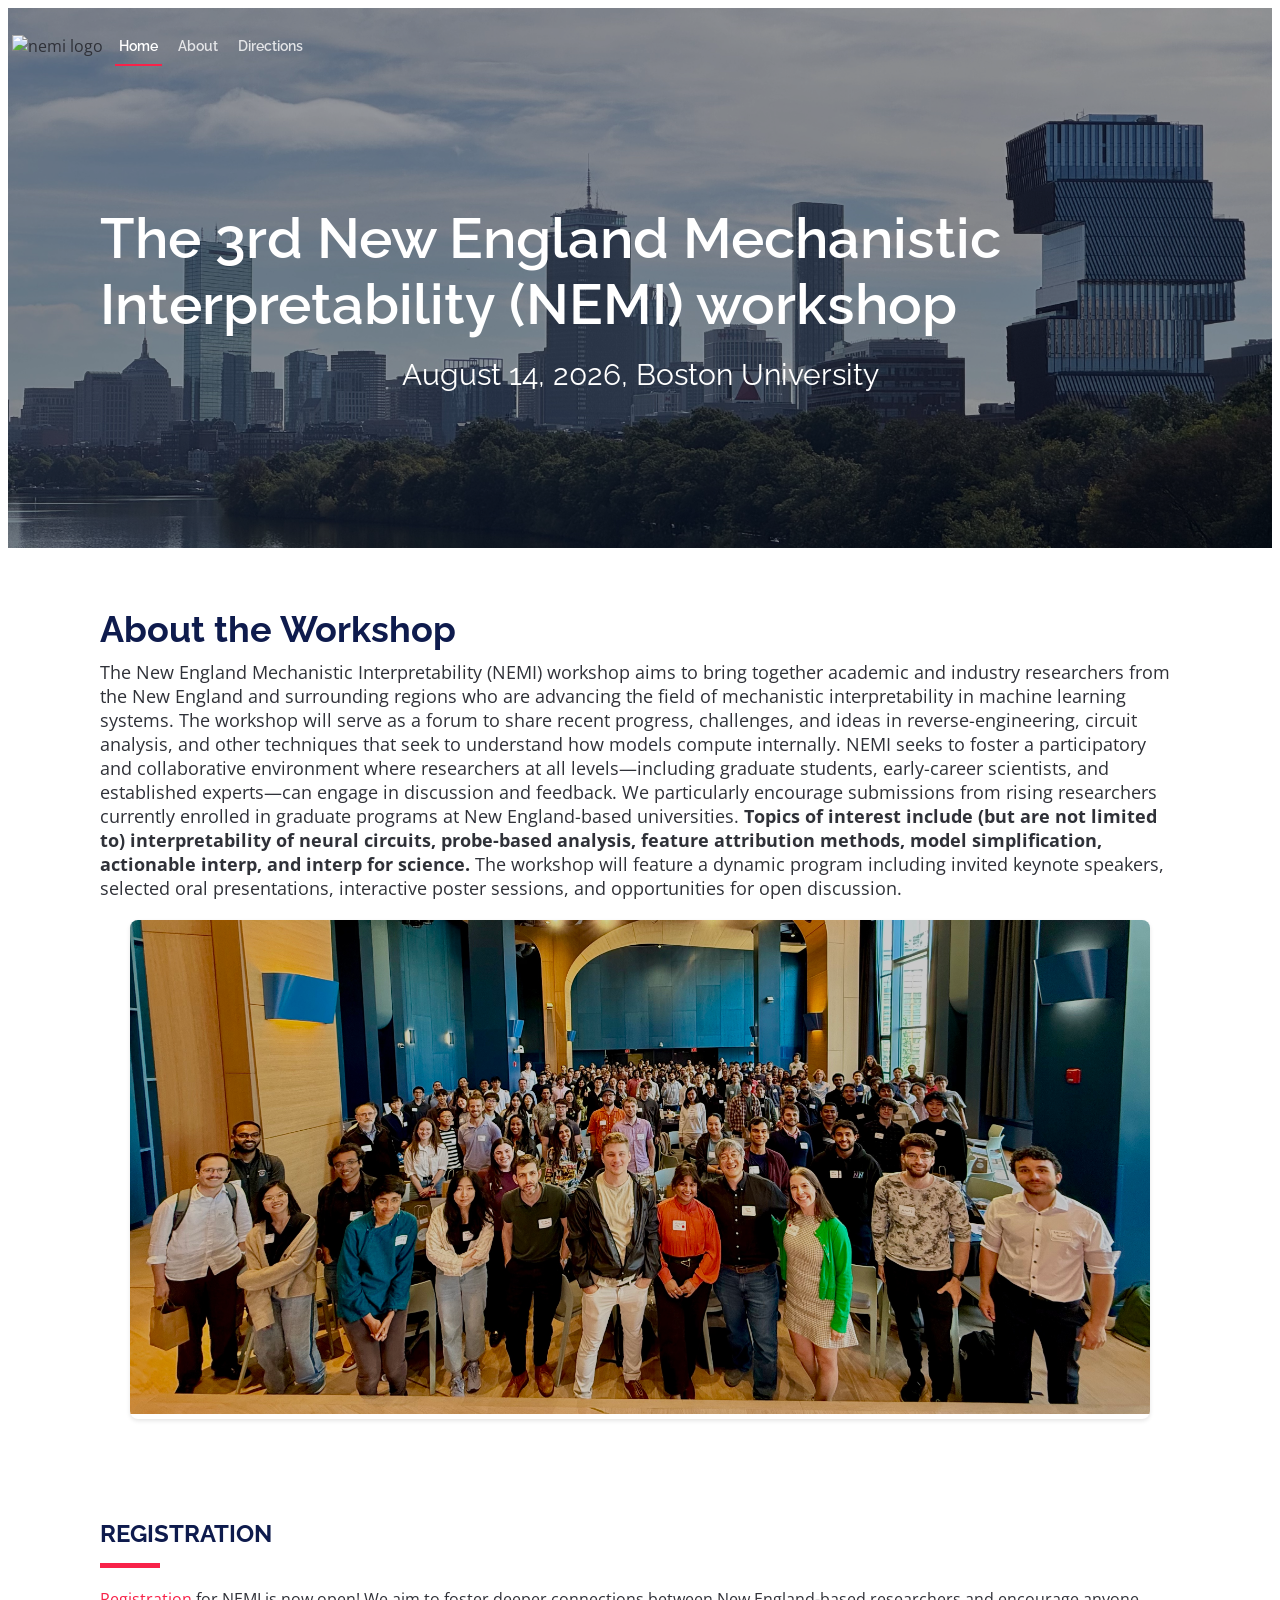
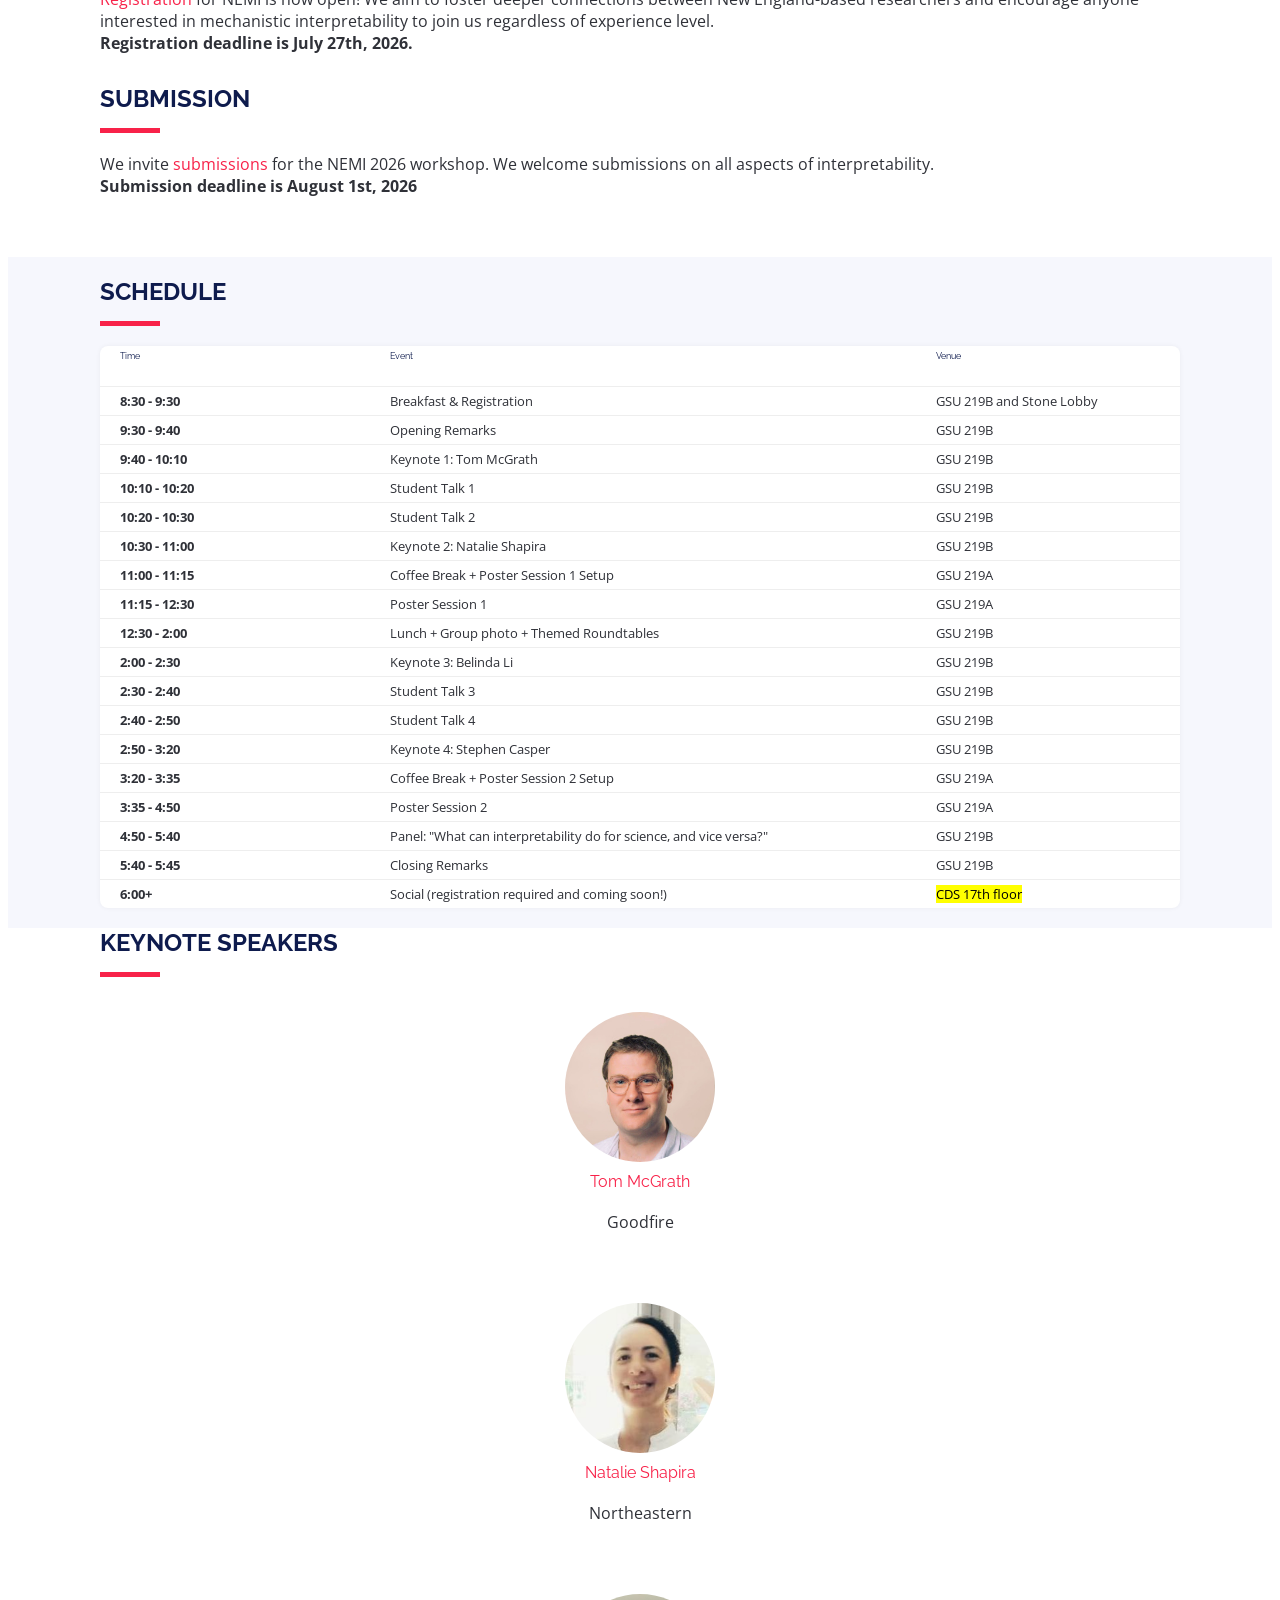
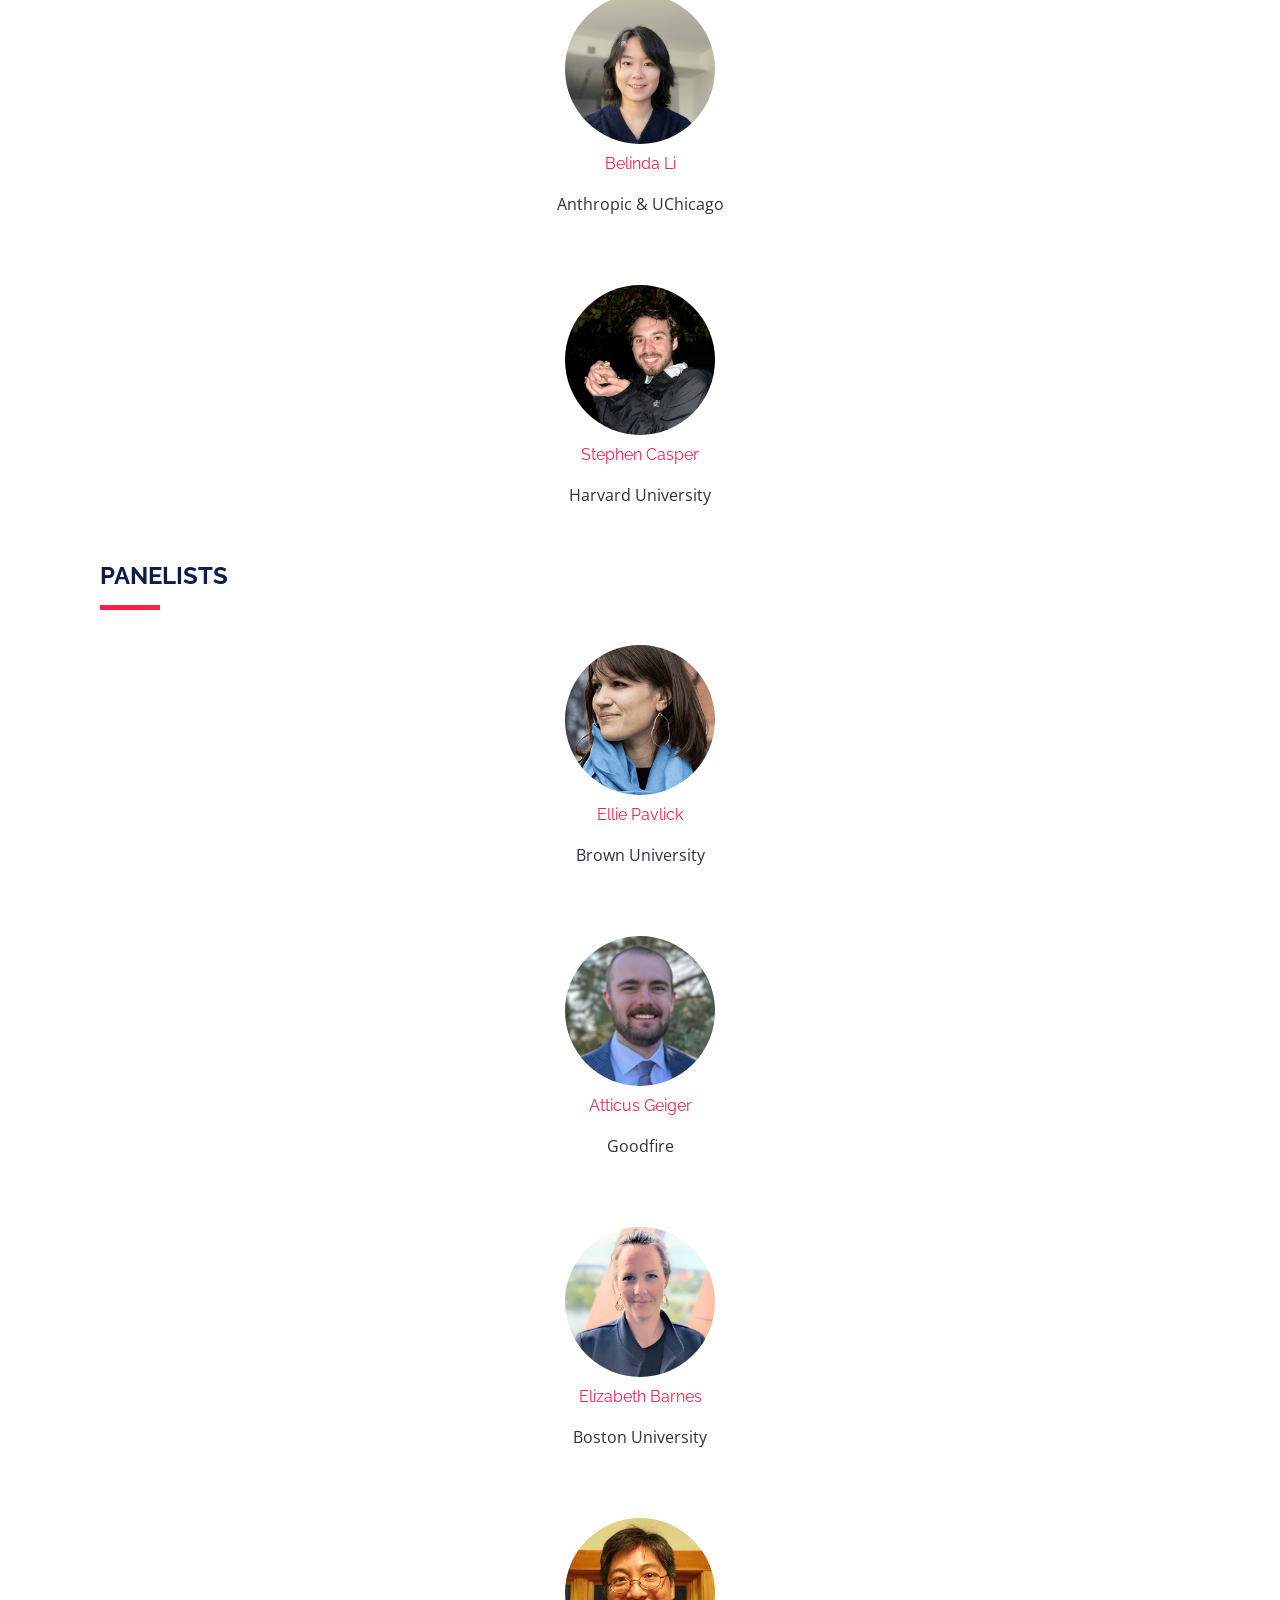
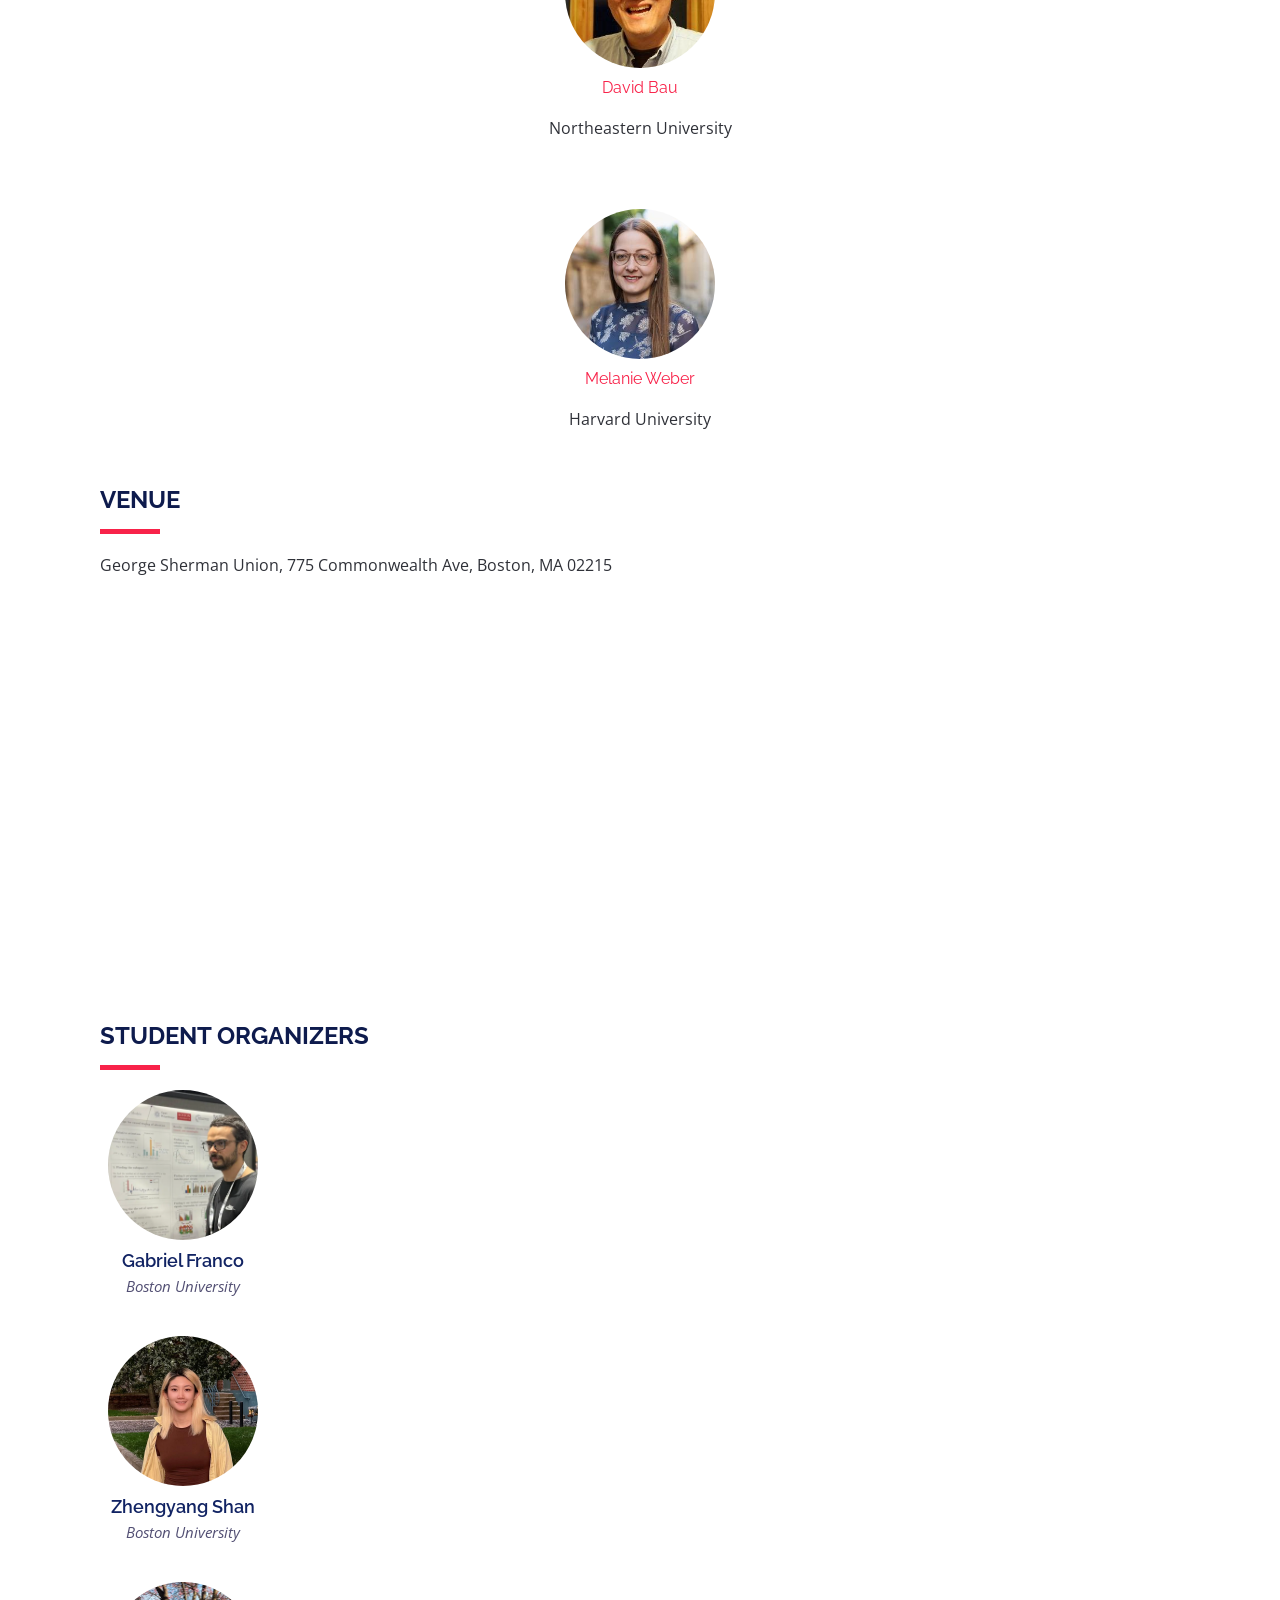
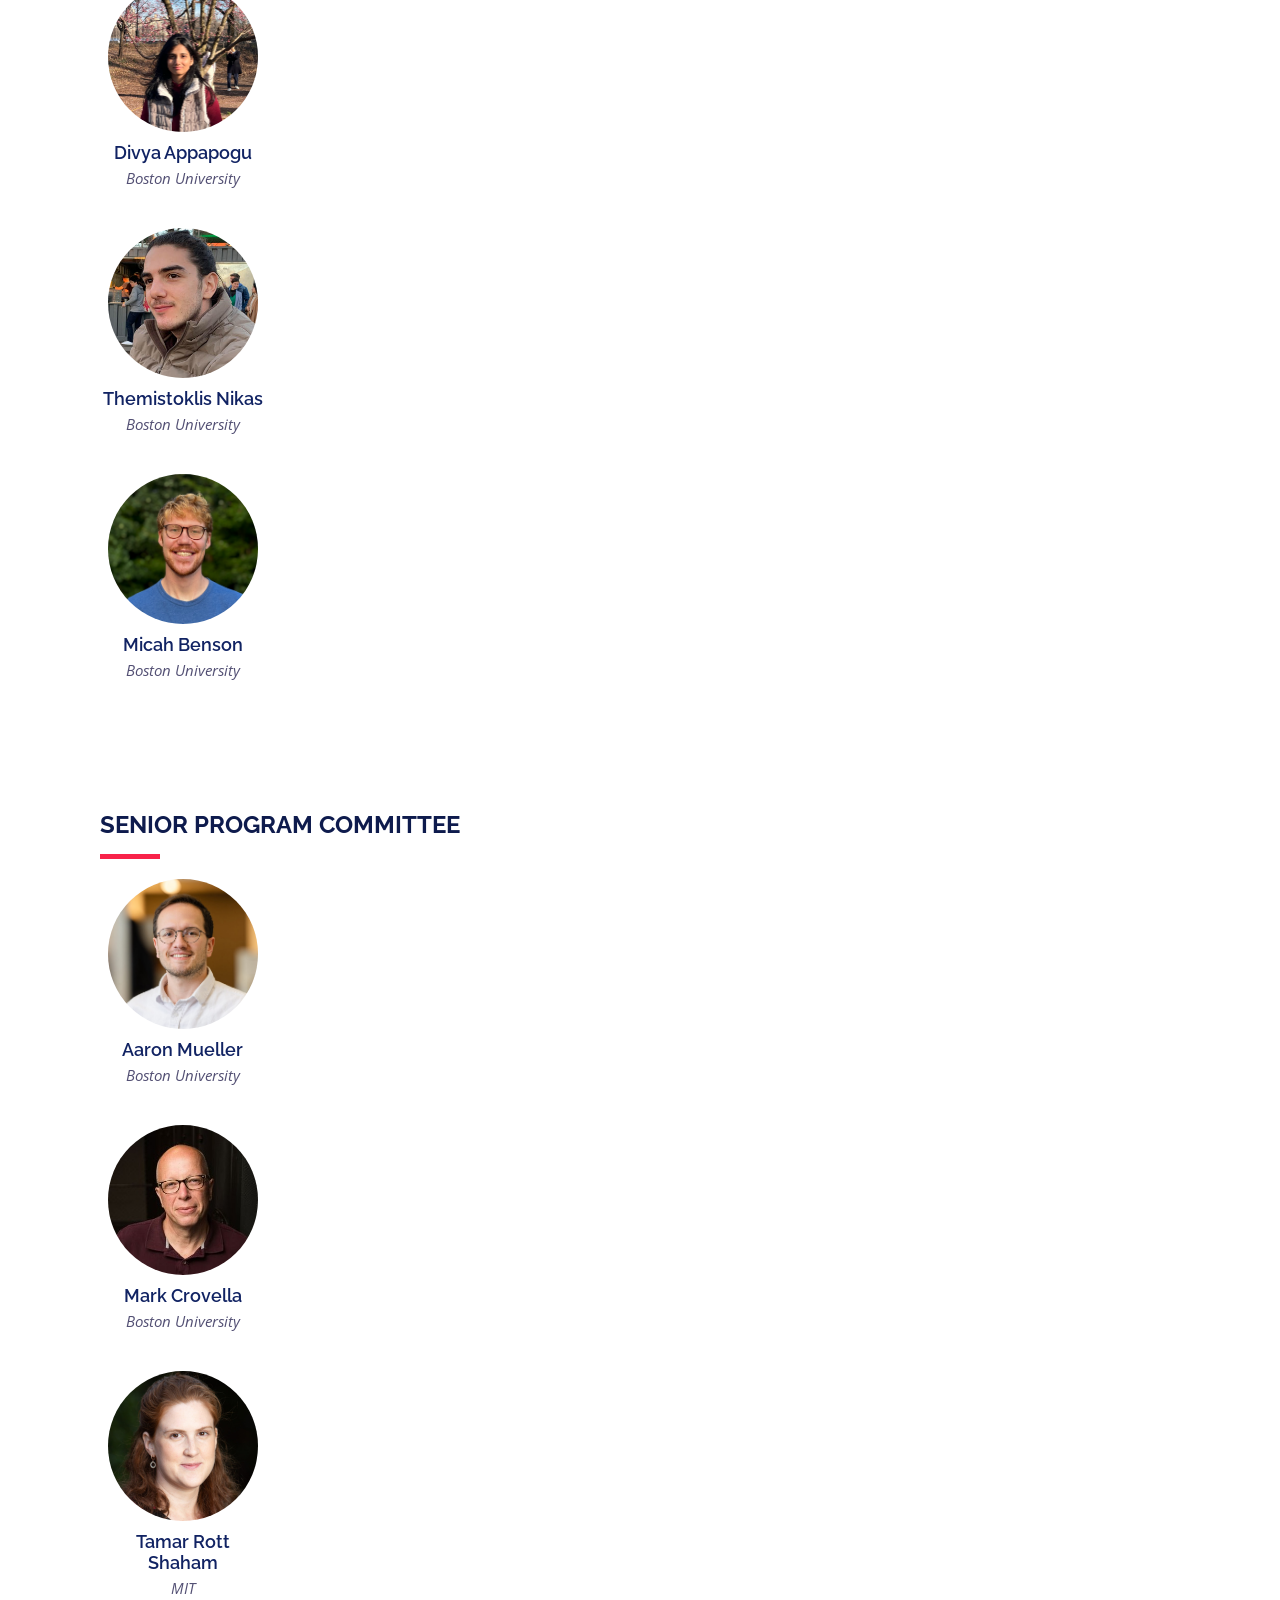
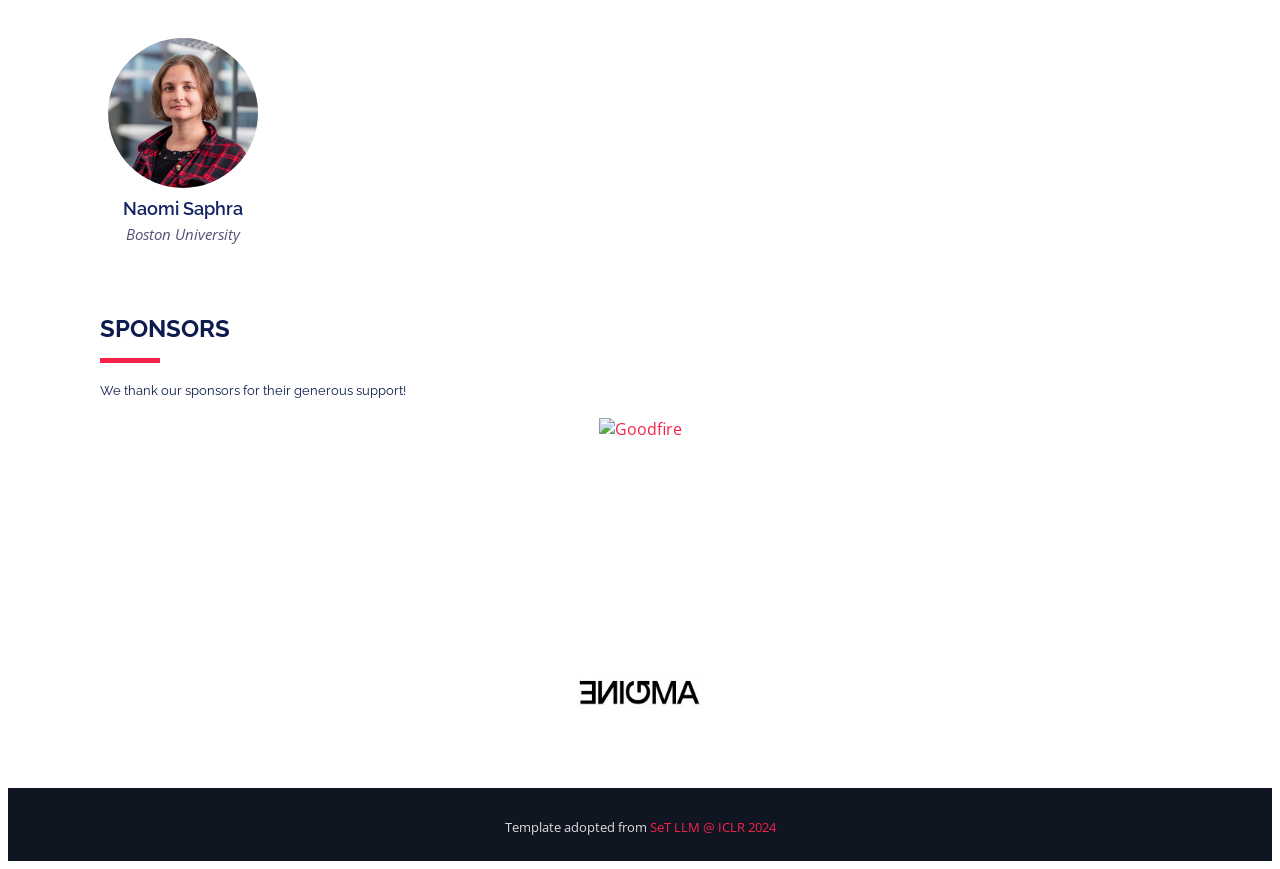
==== index.html @ b3b49ed9 "edits" ====
<!DOCTYPE html>
<html lang="en">

<head>
  <meta charset="utf-8">
  <meta content="width=device-width, initial-scale=1.0" name="viewport">

  <title>The 3rd New England Mechanistic Interpretability (NEMI) Workshop</title>
  <meta content="" name="description">
  <meta content="" name="keywords">

  <!-- Favicons -->
  <link href="assets/img/favicon.png" rel="icon">
  <link href="assets/img/apple-touch-icon.png" rel="apple-touch-icon">

  <!-- Google Fonts -->
  <link href="https://fonts.googleapis.com/css?family=Open+Sans:300,300i,400,400i,700,700i|Raleway:300,400,500,700,800"
    rel="stylesheet">

  <!-- Vendor CSS Files (Only the essential ones) -->
  <link href="assets/vendor/bootstrap/css/bootstrap.min.css" rel="stylesheet">
  <link href="assets/vendor/bootstrap-icons/bootstrap-icons.css" rel="stylesheet">

  <!-- Template Main CSS File -->
  <link href="assets/css/style.css" rel="stylesheet">

  <!-- Modal styles -->
  <style>
    .modal {
      display: none;
      position: fixed;
      z-index: 1000;
      left: 0;
      top: 0;
      width: 100%;
      height: 100%;
      overflow: auto;
      background-color: rgba(0,0,0,0.7);
    }

    .modal-content {
      background-color: #fefefe;
      margin: 5% auto;
      padding: 20px;
      border: 1px solid #888;
      width: 80%;
      max-width: 800px;
      border-radius: 5px;
      position: relative;
    }

    .close-modal {
      color: #aaa;
      float: right;
      font-size: 28px;
      font-weight: bold;
      cursor: pointer;
    }

    .close-modal:hover,
    .close-modal:focus {
      color: black;
      text-decoration: none;
      cursor: pointer;
    }

    .modal-body {
      display: flex;
      flex-direction: column;
      gap: 20px;
    }

    .modal-header {
      display: flex;
      align-items: center;
      gap: 20px;
      margin-bottom: 20px;
    }

    .modal-header img {
      width: 120px;
      height: 120px;
      object-fit: cover;
      border-radius: 50%;
    }

    .modal-header-info h3 {
      margin: 0;
    }

    .modal-header-info p {
      margin: 5px 0;
      color: #666;
    }

    .modal-section {
      margin-bottom: 15px;
    }

    .modal-section h4 {
      margin-bottom: 10px;
      color: #333;
    }

    .speaker-link {
      cursor: pointer;
      color: #007bff;
      text-decoration: underline;
    }

    .speaker-link:hover {
      color: #0056b3;
    }

    .talk-title.speaker-link {
      cursor: pointer;
      color: #007bff;
      text-decoration: none;
      transition: color 0.3s ease;
    }

    .talk-title.speaker-link:hover {
      color: #0056b3;
      text-decoration: underline;
    }
  </style>
</head>

<body>

  <!-- ======= Header ======= -->
  <header id="header" class="d-flex align-items-center ">
    <div class="container-fluid container-xxl d-flex align-items-center">
      <div id="logo" class="me-auto">
        <a href="index.html" class="scrollto"><img src="assets/img/logo.png" alt="" title=""></a>
      </div>
      <nav id="navbar" class="navbar order-last order-lg-0">
        <ul>
          <li><img src="./images/nemi_logo.png" alt="nemi logo" style="height: 40px;"></li>
          <li><a class="nav-link scrollto active" href="#hero">Home</a></li>
          <li><a class="nav-link scrollto" href="#about">About</a></li>
          <!-- <li><a class="nav-link scrollto" href="accepted_work.html">Accepted Work</a></li> -->
          <!-- <li><a class="nav-link scrollto" href="#cfp">Call for Papers</a></li> -->
          <!-- <li><a class="nav-link scrollto" href="#keynotes">Keynote Speakers</a></li> -->
          <li><a class="nav-link scrollto" href="#directions">Directions</a></li>
        </ul>
        <i class="bi bi-list mobile-nav-toggle"></i>
      </nav>
    </div>
  </header><!-- End Header -->

  <!-- ======= Hero Section ======= -->
  <section id="hero">
    <div class="hero-container" data-aos="zoom-in" data-aos-delay="100">
      <h1 class="mb-4 pb-0" style="text-transform: none; text-align: left;">
        The 3rd New England Mechanistic Interpretability (NEMI) workshop
      </h1>
      <h2 style="color: #fff; text-align: left; font-size: 30px;">
        August 14, 2026, Boston University
      </h2>
      <!--    <div class="social-links" style="margin-top: 25px;">-->
      <!--      <a href="https://x.com/HanSineng/status/" target="_blank" rel="noopener noreferrer" style="margin-right: 15px; text-decoration: none; color: #1DA1F2;">-->
      <!--        Twitter-->
      <!--      </a>-->
    </div>
    </div>
  </section>

  <!-- End Hero Section -->

  <main id="main">

    <!-- ======= About Section ======= -->
    <section id="about">
      <div class="container position-relative" data-aos="fade-up">
        <div class="row">
          <div class="col-lg-12">
            <h2>About the Workshop</h2>
            <p style="font-size: 18px;">The New England Mechanistic Interpretability (NEMI) workshop aims to bring together academic and industry researchers from the New England and surrounding regions who are advancing the field of mechanistic interpretability in machine learning systems. The workshop will serve as a forum to share recent progress, challenges, and ideas in reverse-engineering, circuit analysis, and other techniques that seek to understand how models compute internally.

            NEMI seeks to foster a participatory and collaborative environment where researchers at all levels—including graduate students, early-career scientists, and established experts—can engage in discussion and feedback. We particularly encourage submissions from rising researchers currently enrolled in graduate programs at New England-based universities.

            <strong>Topics of interest include (but are not limited to) interpretability of neural circuits, probe-based analysis, feature attribution methods, model simplification, actionable interp, and interp for science.</strong> The workshop will feature a dynamic program including invited keynote speakers, selected oral presentations, interactive poster sessions, and opportunities for open discussion.
            </p>
          </div>
        </div>
        <!-- <a href="accepted_work.html"><h3><u>Accepted Work and Awards Announced! 🎉</u></h3></a> -->
        <div class="container" data-aos="fade-up">
          <!-- <div class="section-header">
            <h2>Directions</h2>
          </div> -->
          <!-- <h4>Venues</h4> -->
          <!-- <br>  -->
          <!-- <div class="maps-row">
            <div class="map-container">
              <p>Main Stage: <a href="https://maps.app.goo.gl/rrm41fCWWEaAw8A18">53 Wall St Auditorium</a> (first door on the left upon entrance)</p>
            </div>
            <div class="map-container">
              <p>Poster Session: <a href="https://maps.app.goo.gl/xj1RvozC4TrsBdao7">Yale 17 Hillhouse Avenue (HLH17)</a>, Room 101 and Room 115</p>
            </div>
          </div> -->
          
          <!-- Event Photos Section -->
          <!-- <div class="section-header">
            <h3>Event Photos</h3>
          </div> -->
          <!-- <div class="event-photos"> -->
            <!-- <div class="photo-grid"> -->
              <!-- Add your photos here -->
              <!-- Example structure (uncomment and replace src with actual image paths): -->
              <div class="photo-item">
                <img src="images/nemi-2025-photo.jpeg" alt="2025 NEMI Photo">
              </div>
            <!-- </div> -->
          <!-- </div> -->

          <style>
            .event-photos {
              margin: 30px 0;
            }
            .photo-grid {
              display: grid;
              grid-template-columns: repeat(auto-fill, minmax(250px, 1fr));
              gap: 20px;
              padding: 20px 0;
            }
            .photo-item {
              width: 100%;
              /* aspect-ratio: 4/3; */
              overflow: hidden;
              border-radius: 8px;
              box-shadow: 0 2px 4px rgba(0,0,0,0.1);
            }
            .photo-item img {
              width: 100%;
              height: 100%;
              object-fit: cover;
              transition: transform 0.3s ease;
            }
            .photo-item img:hover {
              transform: scale(1.05);
            }
            @media (max-width: 768px) {
              .photo-grid {
                grid-template-columns: repeat(auto-fill, minmax(200px, 1fr));
                gap: 15px;
              }
            }
          </style>
        </div>
      </div>
    </section>

    <!-- ======= Schedule Section ======= -->
    <!-- <section id="schedule">
      <div class="container" data-aos="fade-up">
        <div class="section-header">
          <h2>Livestream</h2>
        </div>
       <div style="position: relative; padding-bottom: 56.25%; height: 0; overflow: hidden;">
        <iframe 
            src="https://www.youtube.com/embed/q8Su4C2aTlU?autoplay=1&mute=1" 
            style="position: absolute; top: 0; left: 0; width: 100%; height: 100%;" 
            allow="accelerometer; autoplay; clipboard-write; encrypted-media; gyroscope; picture-in-picture" 
            allowfullscreen>
        </iframe>
      </div>
      </div>
    </section>  
       -->

    <section id="cfp">

      <div class="container" data-aos="fade-up">
        <div class="section-header">
          <h2>Registration</h2>
        </div>
        <p>
          <a href="https://docs.google.com/forms/d/e/1FAIpQLSc1iLhszWCHlD-jM9j1W9yF2h0FYHYYdK6u8npyadr6vWb8aA/viewform">Registration</a> for NEMI is now open! We aim to foster deeper connections between New England-based researchers and encourage anyone interested in mechanistic interpretability to join us regardless of experience level.<br><strong>Registration deadline is July 27th, 2026.</strong>
        </p>
        <div class="section-header">
          <h2>Submission</h2>
        </div>
        <p>
          We invite <a href="https://docs.google.com/forms/d/e/1FAIpQLSdTUkvpxk77RTq9pSi3xmSFOdB9n_OnJ8ABsWMxoKFOuAyVhA/viewform">submissions</a> for the NEMI 2026 workshop. We welcome submissions on all aspects of interpretability.<br><strong>Submission deadline is August 1st, 2026</strong>
        </p>
        <!-- <div class="section-header">
          <h2>Dates</h2>
        </div> -->
        <!-- <ul class="fa-ul">
          <li><span class="fa-li"><i class="fa fa-check"></i></span><b><a href="https://docs.google.com/forms/d/e/1FAIpQLSdJmISMQoOQWYTyaMYG-Te7_lieta203BQEqXa6N_PqYiv15A/viewform?usp=header">Registration</a> deadline</b>: August 4, 2025, (AOE)
          </li>
          <li><span class="fa-li"><i class="fa fa-check"></i></span><b><a href="https://docs.google.com/forms/d/e/1FAIpQLScgZGP4mXNBNbT38RpStqOPmwitbKnAOS4DwAfNHHjb50I8oA/viewform?usp=header">Submission</a> deadline</b>: August 9, 2025, (AOE)
          </li>
          <li><span class="fa-li"><i class="fa fa-check"></i></span><b>Notification</b>: August 12, 2025, (AOE)</li>
          <li><span class="fa-li"><i class="fa fa-check"></i></span><b>Event Date</b>: August 22, 2025</li>
        </ul> -->
        <!--          Deadlines are strict and will not be extended under any circumstances. All deadlines follow the <a href="https://time.is/Anywhere_on_Earth">Anywhere on Earth (AoE)</a> timezone.-->
        <!--          <br>-->
        <!-- <br> -->
        <!-- <div class="section-header">
          <h2>Topics</h2>
        </div>
        <p>We welcome contributions across a broad spectrum of topics, including but not limited to:</p>

        <div class="topic-list">
          <ul>
            <li>
              <span>LLM Training Methods</span>
              <ul>
                <li>Pretraining</li>
                <li>Post-training</li>
                <li>Training algorithms</li>
              </ul>
            </li>

            <li>
              <span>Evaluation of LLM-based Systems</span>
              <ul>
                <li>Benchmarks</li>
                <li>Evaluation paradigms</li>
                <li>Evaluation methodologies and frameworks</li>
              </ul>
            </li>

            <li>
              <span>Safety and Alignment</span>
              <ul>
                <li>Alignment Training</li>
                <li>Alignment Data</li>
                <li>Reliability</li>
                <li>Explainability</li>
                <li>Robustness</li>
              </ul>
            </li>

            <li>
              <span>Reasoning</span>
              <ul>
                <li>Mathematical Reasoning</li>
                <li>Logical Reasoning</li>
                <li>Commonsense Reasoning</li>
                <li>Real-world applications</li>
              </ul>
            </li>

            <li>
              <span>Multimodal Foundation Models</span>
              <ul>
                <li>Training techniques</li>
                <li>Data and benchmarks</li>
                <li>New applications</li>
              </ul>
            </li>

            <li>
              <span>LLM Agents</span>
              <ul>
                <li>Agent components</li>
                <li>Planning and decision-making</li>
                <li>Tool usage</li>
                <li>End-to-end agentic systems</li>
              </ul>
            </li>

            <li>
              <span>Data-centric NLP</span>
              <ul>
                <li>Data collection for model training</li>
                <li>Contamination and bias in NLP data</li>
                <li>Synthetic data generation methods</li>
                <li>Data quality</li>
              </ul>
            </li>

            <li>
              <span>Code Models</span>
              <ul>
                <li>Code generation and completion</li>
                <li>Code understanding and optimization</li>
                <li>Applications in software engineering</li>
              </ul>
            </li>

            <li>
              <span>Interpretability</span>
              <ul>
                <li>Novel interpretability approaches</li>
                <li>Mechanistic interpretability</li>
                <li>Causal relationships in NLP models</li>
                <li>Visualization tools for interpretability</li>
              </ul>
            </li>

            <li>
              <span>Human-centered NLP</span>
              <ul>
                <li>User experience and design</li>
                <li>Human-AI interaction</li>
                <li>Accessibility and inclusivity</li>
              </ul>
            </li>

            <li>
              <span>Low-resource and Multi-lingual NLP</span>
              <ul>
                <li>Evaluation benchmarks</li>
                <li>Cross-lingual alignment</li>
                <li>Resource-efficient training techniques</li>
              </ul>
            </li>

            <li>
              <span>Applications of LLMs to Other Domains</span>
              <ul>
                <li>Healthcare and medical applications</li>
                <li>Law and finance</li>
                <li>Creative industries and arts</li>
                <li>Scientific research</li>
              </ul>
            </li>

            <li>
              <span>Theory</span>
              <ul>
                <li>Theoretical foundations of NLP</li>
                <li>Complexity and computation in language models</li>
                <li>Challenges and open problems</li>
              </ul>
            </li>

            <li>
              <span>Ethical and Societal Impacts</span>
              <ul>
                <li>Bias and fairness mitigation</li>
                <li>Privacy-preserving techniques</li>
                <li>Societal impacts and ethical concerns</li>
              </ul>
            </li>
          </ul>
        </div>
        <p>Accepted papers will be presented as posters, with a subset selected for oral presentations. The workshop
          will take place in person in New Haven. 1 - 2 Best Paper Awards with will be given to the top papers! </p> -->

        <!--          <p>Submissions exceeding the page limit will be desk rejected.</p>-->

        <!--          <h5>Anonymity</h5>-->
        <!--          The workshop follows a <b>double-blind review process</b>. Submissions must be anonymized by removing author names, affiliations, and acknowledgments. Prior work should be cited in the third person. Identifying information, including in supplementary materials, must be omitted.-->
        <!--          <br>-->
        <!--          <br>-->
        <!--          <h5>Dual Submission and Non-Archival Policy </h5>-->
        <!--          Submissions under review at other venues will be accepted, provided they do not breach any dual-submission or anonymity policies of those venues. Submissions will not be indexed or have archival proceedings. We welcome ICML 25 or ACL 25 submissions.-->
        <!--          <br>-->
        <!--          <br>-->
        <!--          <h5>Transparency </h5>-->
        <!--          By submitting to the Reasoning and Planning for LLMs Workshop, authors agree that for all accepted papers, the original submission, reviews, and meta-reviews will be made publicly available on OpenReview. -->
        <!--          <br>-->
        <!--          <br>-->
        <!-- <p>Previous meetups: <a href="https://nemiconf.github.io/spr2024/"> NEMI 2024 (Northeastern University)</a></p> -->

      </div>
    </section>

        <section id="schedule">
      <div class="container" data-aos="fade-up">
        <div class="section-header">
          <h2>Schedule</h2>
        </div>

        <div class="schedule-table">
          <table class="table">
            <tbody>
              <tr>
                <td><h6>Time</h6></td>
                <td><h6>Event</h6></td>
                <td><h6>Venue</h6></td>
              </tr>
              <tr>
                <td width="25%"><strong>8:30 - 9:30</strong></td>
                <td>Breakfast & Registration</td>
                <td>GSU 219B and Stone Lobby</td>
              </tr>
              <tr>
                <td><strong>9:30 - 9:40</strong></td>
                <td>Opening Remarks</td>
                <td>GSU 219B</td>
              </tr>
              <tr>
                <td><strong>9:40 - 10:10</strong></td>
                <td>Keynote 1: Tom McGrath</td>
                <td>GSU 219B</td>
              </tr>
              <tr>
                <td><strong>10:10 - 10:20</strong></td>
                <td>Student Talk 1</td>
                <td>GSU 219B</td>
              </tr>
              <tr>
                <td><strong>10:20 - 10:30</strong></td>
                <td>Student Talk 2</td>
                <td>GSU 219B</td>
              </tr>
              <tr>
                <td><strong>10:30 - 11:00</strong></td>
                <td>Keynote 2: Natalie Shapira</td>
                <td>GSU 219B</td>
              </tr>
              <tr>
                <td><strong>11:00 - 11:15</strong></td>
                <td>Coffee Break + Poster Session 1 Setup</td>
                <td>GSU 219A</td>
              </tr>
              <tr>
                <td><strong>11:15 - 12:30</strong></td>
                <td>Poster Session 1</td>
                <td>GSU 219A</td>
              </tr>
              <tr>
                <td><strong>12:30 - 2:00</strong></td>
                <td>Lunch + Group photo + Themed Roundtables</td>
                <td>GSU 219B</td>
              </tr>
              <tr>
                <td><strong>2:00 - 2:30</strong></td>
                <td>Keynote 3: Belinda Li</td>
                <td>GSU 219B</td>
              </tr>
              <tr>
                <td><strong>2:30 - 2:40</strong></td>
                <td>Student Talk 3</td>
                <td>GSU 219B</td>
              </tr>
              <tr>
                <td><strong>2:40 - 2:50</strong></td>
                <td>Student Talk 4</td>
                <td>GSU 219B</td>
              </tr>
              <tr>
                <td><strong>2:50 - 3:20</strong></td>
                <td>Keynote 4: Stephen Casper</td>
                <td>GSU 219B</td>
              </tr>
              <tr>
                <td><strong>3:20 - 3:35</strong></td>
                <td>Coffee Break + Poster Session 2 Setup</td>
                <td>GSU 219A</td>
              </tr>
              <tr>
                <td><strong>3:35 - 4:50</strong></td>
                <td>Poster Session 2</td>
                <td>GSU 219A</td>
              </tr>
              <tr>
                <td><strong>4:50 - 5:40</strong></td>
                <td>Panel: "What can interpretability do for science, and vice versa?"</td>
                <td>GSU 219B</td>
              </tr>
              <tr>
                <td><strong>5:40 - 5:45</strong></td>
                <td>Closing Remarks</td>
                <td>GSU 219B</td>
              </tr>
              <tr>
                <td><strong>6:00+</strong></td>
                <td>Social (registration required and coming soon!)</td>
                <td><mark>CDS 17th floor</mark></td>
              </tr>
            </tbody>
          </table>
        </div>
      </div>
    </section>

    <style>
      /* Add this CSS to your stylesheet */
      .maps-row {
        display: flex;
        flex-wrap: wrap;
        gap: 20px;
      }

      .map-container {
        flex: 1;
        min-width: 300px;
        /* Ensures maps don't get too small on narrow screens */
      }

      .map-container iframe {
        width: 100%;
        height: 350px;
        /* Adjust height as needed */
        border: 0;
      }

      /* Media query for mobile devices */
      @media (max-width: 768px) {
        .maps-row {
          flex-direction: column;
        }
      }

      /* Talk title styling */
      .talk-title {
        margin-top: 8px;
        font-style: italic;
        font-size: 14px;
        color: #555;
        line-height: 1.4;
        text-align: left;
      }

      /* Organizer-info remains as is */
      .organizer-info {
        height: 100%;
        display: flex;
        flex-direction: column;
        align-items: center;
      }

      /* New keynote-speaker class with more spacing */
      .keynote-speaker {
        height: 100%;
        display: flex;
        flex-direction: column;
        align-items: center;
        margin-bottom: 40px;
        padding: 15px;
        transition: all 0.3s ease;
      }

      /* Apply wider spacing to the keynote speakers row */
      #keynotes .row {
        margin-bottom: 30px;
      }

      /* Increase spacing between keynote speakers */
      #keynotes .col-lg-3 {
        margin-bottom: 40px;
      }

      /* Same adjustment for panelists */
      #panelists .col-lg-3 {
        margin-bottom: 40px;
      }

      .food-tag {
        display: inline-block;
        background-color: #f8f1e4;
        color: #e0a800;
        font-size: 0.8em;
        padding: 2px 6px;
        margin-left: 5px;
        border-radius: 3px;
        font-weight: 500;
      }
    </style>

    <section id="keynotes">
      <div class="container" data-aos="fade-up">
        <div class="section-header">
          <h2>Keynote Speakers</h2>
        </div>

        <div class="row">
          <div class="col-lg-3 col-md-6">
            <div class="keynote-speaker">
              <div class="organizer-img">
                <img src="assets/img/speakers/Tom.jpeg" alt="Tom McGrath">
              </div>
              <h4 style="text-align: center;"><a href="https://tommcgrath.github.io" target="_blank">Tom McGrath</a></h4>
              <span>Goodfire</span>
              <!-- <div class="talk-title speaker-link" onclick="openModal('lee-modal'); return false;">Mech Interp: Where should we go from here?</div> -->
            </div>
          </div>
          <div class="col-lg-3 col-md-6">
            <div class="keynote-speaker">
              <div class="organizer-img">
                <img src="assets/img/speakers/Natalie.jpeg" alt="Natalie Shapira">
              </div>
              <h4 style="text-align: center;"><a href="https://x.com/NatalieShapira" target="_blank">Natalie Shapira</a></h4>
              <span>Northeastern</span>
              <!-- <div class="talk-title speaker-link" onclick="openModal('tamar-modal'); return false;">Can Language Models Interpret Humans?</div> -->
            </div>
          </div>
          <div class="col-lg-3 col-md-6">
            <div class="keynote-speaker">
              <div class="organizer-img">
                <img src="assets/img/speakers/Belinda.jpeg" alt="Belinda Li">
              </div>
              <h4 style="text-align: center;"><a href="https://belindal.github.io" target="_blank">Belinda Li</a></h4>
              <span>Anthropic & UChicago</span>
              <!-- <div class="talk-title speaker-link" onclick="openModal('aaron-modal'); return false;">Beyond Human Concepts: Evaluating and Applying Unsupervised Interpretability</div> -->
            </div>
          </div>
          <div class="col-lg-3 col-md-6">
            <div class="keynote-speaker">
              <div class="organizer-img">
                <img src="assets/img/speakers/Cas.jpg" alt="Stephen Casper">
              </div>
              <h4 style="text-align: center;"><a href="https://stephencasper.com" target="_blank">Stephen Casper</a></h4>
              <span>Harvard University</span>
              <!-- <div class="talk-title speaker-link" onclick="openModal('ekdeep-modal'); return false;">Looking Inwards: Implicit Assumptions Formally Constrain Mechanistic Interpretability</div> -->
            </div>
          </div>
        </div>
      </div>
    </section>

    <section id="panelists">
      <div class="container" data-aos="fade-up">
        <div class="section-header">
          <h2>Panelists</h2>
        </div>

        <div class="row">
    
          <div class="col-lg-3 col-md-6">
            <div class="keynote-speaker">
              <div class="organizer-img">
                <img src="assets/img/speakers/pavlick.png" alt="Ellie Pavlick">
              </div>
              <h4><a href="https://cs.brown.edu/people/epavlick/" target="_blank">Ellie Pavlick</a></h4>
              <span>Brown University</span>
            </div>
          </div>
          <div class="col-lg-3 col-md-6">
            <div class="keynote-speaker">
              <div class="organizer-img">
                <img src="assets/img/speakers/atticus.jpg" alt="Atticus Geiger">
              </div>
              <h4><a href="https://atticusg.github.io" target="_blank">Atticus Geiger</a></h4>
              <span>Goodfire</span>
            </div>
          </div>
          <div class="col-lg-3 col-md-6">
            <div class="keynote-speaker">
              <div class="organizer-img">
                <img src="assets/img/speakers/libby.webp" alt="Elizabeth Barnes">
              </div>
              <h4><a href="https://barnes-research.com/prof-barnes/" target="_blank">Elizabeth Barnes</a></h4>
              <span>Boston University</span>
            </div>
          </div>
          <div class="col-lg-3 col-md-6">
            <div class="keynote-speaker">
              <div class="organizer-img">
                <img src="assets/img/speakers/david.jpeg" alt="David Bau">
              </div>
              <h4><a href="https://baulab.info" target="_blank">David Bau</a></h4>
              <span>Northeastern University</span>
            </div>
          </div>
          <div class="col-lg-3 col-md-6">
            <div class="keynote-speaker">
              <div class="organizer-img">
                <img src="assets/img/speakers/melanie.jpg" alt="Melanie Weber">
              </div>
              <h4><a href="https://melanie-weber.com" target="_blank">Melanie Weber</a></h4>
              <span>Harvard University</span>
            </div>
          </div>
        </div>
      </div>
    </section>

    <!-- ======= Directions Section ======= -->
    <section id="directions">
      <div class="container" data-aos="fade-up">
        <div class="section-header">
          <h2>Venue</h2>
        </div>
        <div class="maps-row">
          <div class="map-container">
            <p>George Sherman Union, 775 Commonwealth Ave, Boston, MA 02215 </p>
            <iframe src="https://www.google.com/maps/embed?pb=!1m18!1m12!1m3!1d2948.6074073110444!2d-71.1115193235779!3d42.35089287119383!2m3!1f0!2f0!3f0!3m2!1i1024!2i768!4f13.1!3m3!1m2!1s0x89e379f002ffffff%3A0xb19e76970bb6218a!2sGeorge%20Sherman%20Union!5e0!3m2!1sen!2sus!4v1780953592024!5m2!1sen!2sus" width="600" height="450" style="border:0;" allowfullscreen="" loading="lazy" referrerpolicy="no-referrer-when-downgrade"></iframe>
          </div>
        </div>
      </div>
    </section>

    <!-- ======= Organizers Section ======= -->
    <section id="organizers">
      <div class="container" data-aos="fade-up">
        <div class="section-header">
          <h2>Student Organizers</h2>
        </div>

        <div class="row">
          <!-- Organizer 1 -->
          <div class="col-lg-3 col-md-6">
            <div class="organizer-info">
              <div class="organizer-img">
                <img src="assets/img/organizers/gabriel.webp" alt="Organizer 1">
              </div>
              <h4>Gabriel Franco</h4>
              <span>Boston University</span>
              <div class="social">
              </div>
            </div>
          </div>
          <div class="col-lg-3 col-md-6">
            <div class="organizer-info">
              <div class="organizer-img">
                <img src="assets/img/organizers/zhengyang.jpg" alt="Organizer 1">
              </div>
              <h4>Zhengyang Shan</h4>
              <span>Boston University</span>
              <div class="social">
              </div>
            </div>
          </div>
          <div class="col-lg-3 col-md-6">
            <div class="organizer-info">
              <div class="organizer-img">
                <img src="assets/img/organizers/divya.png" alt="Organizer 1">
              </div>
              <h4>Divya Appapogu</h4>
              <span>Boston University</span>
              <div class="social">
              </div>
            </div>
          </div>
          <div class="col-lg-3 col-md-6">
            <div class="organizer-info">
              <div class="organizer-img">
                <img src="assets/img/organizers/themis.jpg" alt="Organizer 1">
              </div>
              <h4>Themistoklis Nikas</h4>
              <span>Boston University</span>
              <div class="social">
              </div>
            </div>
          </div>
          <div class="col-lg-3 col-md-6">
            <div class="organizer-info">
              <div class="organizer-img">
                <img src="assets/img/organizers/micah.jpeg" alt="Organizer 1">
              </div>
              <h4>Micah Benson</h4>
              <span>Boston University</span>
              <div class="social">
              </div>
            </div>
          </div>
          <!-- Add more organizers as needed -->
        </div>
      </div>
    </section><!-- End Organizers Section -->

    <!-- ======= Senior Organizers Section ======= -->
    <section id="organizers">
      <div class="container" data-aos="fade-up">
        <div class="section-header">
          <h2>Senior Program Committee</h2>
        </div>

        <div class="row">
          <!-- Organizer 1 -->
          <div class="col-lg-3 col-md-6">
            <div class="organizer-info">
              <div class="organizer-img">
                <img src="assets/img/organizers/aaron.jpeg" alt="Organizer 1">
              </div>
              <h4>Aaron Mueller</h4>
              <span>Boston University</span>
              <div class="social">
              </div>
            </div>
          </div>
          <div class="col-lg-3 col-md-6">
            <div class="organizer-info">
              <div class="organizer-img">
                <img src="assets/img/organizers/mark.jpg" alt="Organizer 1">
              </div>
              <h4>Mark Crovella</h4>
              <span>Boston University</span>
              <div class="social">
              </div>
            </div>
          </div>
          <div class="col-lg-3 col-md-6">
            <div class="organizer-info">
              <div class="organizer-img">
                <img src="assets/img/organizers/tamar.jpg" alt="Organizer 1">
              </div>
              <h4>Tamar Rott Shaham</h4>
              <span>MIT</span>
              <div class="social">
              </div>
            </div>
          </div>
          <div class="col-lg-3 col-md-6">
            <div class="organizer-info">
              <div class="organizer-img">
                <img src="assets/img/organizers/naomi.png" alt="Organizer 1">
              </div>
              <h4>Naomi Saphra</h4>
              <span>Boston University</span>
              <div class="social">
              </div>
            </div>
          </div>

          <!-- Add more organizers as needed -->
        </div>
      </div>
    </section><!-- End Organizers Section -->

    <!-- <section id="organizers">
      <div class="container" data-aos="fade-up">
        <div class="section-header">
          <h2>Logistics Support</h2>
        </div>

        <div class="row">
          Organizer 1
          <div class="col-lg-3 col-md-6">
            <div class="organizer-info">
              <div class="organizer-img">
                <img src="assets/img/organizers/heather.jpg" alt="Organizer 1">
              </div>
              <h4>Heather Sciacca</h4>
              <span>Northeastern University</span>
              <div class="social">
              </div>
            </div>
          </div> -->
          <!-- Add more organizers as needed -->
        <!-- </div>
      </div>
    </section> --> 
    
    <!-- <section id="organizers">
      <div class="container" data-aos="fade-up">
        <div class="section-header">
          <h2>Volunteers</h2>
        </div>

        <div class="row">
          <div class="col-lg-12">
            <h5>
              Eason Ding, Xiaoyu Yang, Iris Xia, Benlu Wang, Elizabeth Schaefer, Juliano Portela, Austin Feng, Dongsuk Jang, Ziyao Shangguan
            </h5>
          </div>
        </div>
      </div>
    </section>End Volunteers Section -->

    <!-- <section id="organizers">
      <div class="container" data-aos="fade-up">
        <div class="section-header">
          <h2>Acknowledgement</h2>
        </div>

        <div class="row">
          <div class="col-lg-12">
            <h5>
              We honor the memory of  Dragomir R. Radev, A. Bartlett Giamatti Professor of Computer Science and a cherished member of our field whose contributions and spirit have left a lasting impact on the New England NLP community and far beyond. 
            </h5>
          </div>
        </div>
      </div>
    </section>End Acknowledgement Section -->

    
    <!-- End Organizers Section -->
    <!-- End Senior Organizers Section -->

    <!-- Sponsors -->
    <!-- <Br> -->

    <section id="sponsors">
      <div class="container" data-aos="fade-up">
        <div class="section-header">
          <h2>Sponsors</h2>
        </div>
        <h5>We thank our sponsors for their generous support! </h5>

        <div class="row">
          <!-- Organizer 1 -->
          <!-- <div class="col-lg-3 col-md-6">
            <div class="organizer-info">
              <a href="https://www.northeastern.edu/">
                <div class="organizer-img">
                  <img src="assets/img/northeastern.jpeg" alt="Northeastern" >
                </div>
                <h4>Northeastern University</h4>
              </a>
            </div>
          </div> -->
          <div class="col-lg-4 col-md-6">
            <div class="organizer-info">
              <a href="https://www.goodfire.ai/" style="display: flex; align-items: center; justify-content: center; gap: 10px;">
                <div style="width: 300px; height: 200px; position: relative;">
                  <img src="assets/img/goodfire.svg" alt="Goodfire" style="width: 100%; height: 100%" />
                </div>
              </a>
              <a href="https://www.enigmaproject.ai" style="display: flex; align-items: center; justify-content: center; gap: 10px;">
                <div style="width: 150px; height: 150px;">
                  <img src="images/enigma_project_logo.jpeg" alt="ENIGMA" style="width: 100%; height: 100%;" />
                </div>
              </a>
            </div>
          </div>
          <!-- <div class="col-lg-3 col-md-6">
            <div class="organizer-info">
              <a href="https://fds.yale.edu/">
                <div class="organizer-img">
                  <img src="assets/img/fds.png">
                </div>
                <h4>Yale FDS</h4>
                <span>Yale University</span>
                <div class="social">
                </div>
              </a>
            </div>
          </div>
          <div class="col-lg-3 col-md-6">
            <div class="organizer-info">
              <a href="https://provost.yale.edu/">
                <div class="organizer-img">
                  <img src="assets/img/provost.png">
                </div>
                <h4>Office of the Provost</h4>
                <span>Yale University</span>
                <div class="social">
                </div>
              </a>
            </div>
          </div>
          <div class="col-lg-3 col-md-6">
            <div class="organizer-info">
              <a href="https://medicine.yale.edu/">
                <div class="organizer-img">
                  <img src="assets/img/ysm.png">
                </div>
                <h4>Yale School of Medicine</h4>
                <span>Yale University</span>
                <div class="social">
                </div>
              </a>
            </div>
          </div> -->
          <!-- Add more organizers as needed -->
        </div>
      </div>
    </section><!-- End Organizers Section -->



  </main><!-- End #main -->

  <!-- ======= Footer ======= -->
  <footer id="footer">

    <div class="container">
      <div class="copyright">
        <!-- &copy; Copyright <strong>TheEvent</strong>. All Rights Reserved -->
      </div>
      <div class="credits">
        <!--
        All the links in the footer should remain intact.
        You can delete the links only if you purchased the pro version.
        Licensing information: https://bootstrapmade.com/license/
        Purchase the pro version with working PHP/AJAX contact form: https://bootstrapmade.com/buy/?theme=TheEvent
      -->
        Template adopted from <a href="https://set-llm.github.io/">SeT LLM @ ICLR 2024</a>
      </div>
    </div>
  </footer><!-- End  Footer -->

  <a href="#" class="back-to-top d-flex align-items-center justify-content-center"><i
      class="bi bi-arrow-up-short"></i></a>

  <!-- Vendor JS Files -->
  <script src="assets/vendor/aos/aos.js"></script>
  <script src="assets/vendor/bootstrap/js/bootstrap.bundle.min.js"></script>
  <script src="assets/vendor/glightbox/js/glightbox.min.js"></script>
  <script src="assets/vendor/swiper/swiper-bundle.min.js"></script>
  <script src="assets/vendor/php-email-form/validate.js"></script>

  <!-- Template Main JS File -->
  <script src="assets/js/main.js"></script>

  <!--  <a href="https://info.flagcounter.com/fIO5"><img src="https://s05.flagcounter.com/count2/fIO5/bg_FFFFFF/txt_000000/border_CCCCCC/columns_6/maxflags_20/viewers_0/labels_0/pageviews_0/flags_0/percent_0/" alt="Flag Counter" border="0"></a>-->

  <!-- Modal functionality -->
  <script>
    function openModal(modalId) {
      document.getElementById(modalId).style.display = "block";
      document.body.style.overflow = "hidden"; // Prevent scrolling when modal is open
    }
    
    function closeModal(modalId) {
      document.getElementById(modalId).style.display = "none";
      document.body.style.overflow = "auto"; // Re-enable scrolling
    }
    
    // Close modal when clicking outside of it
    window.onclick = function(event) {
      if (event.target.classList.contains('modal')) {
        event.target.style.display = "none";
        document.body.style.overflow = "auto";
      }
    }
  </script>

  <div id="amil-modal" class="modal">
    <div class="modal-content">
      <span class="close-modal" onclick="closeModal('amil-modal')">&times;</span>
      <div class="modal-body">
        <div class="modal-header">
          <img src="assets/img/speakers/amil.jpg" alt="Amil Dravid">
          <div class="modal-header-info">
            <h3>Amil Dravid</h3>
            <p>UC Berkeley</p>
            <p>Vision Transformers Don't Need Trained Registers</p>
          </div>
        </div>
        <!-- <div class="modal-section">
          <h4>Abstract</h4>
          <p>Transformers are still the dominant architecture for language modeling (and generative AI more broadly). This talk will speculate on how Transformers (in particular the attention mechanism) will change over the near future.</p>
        </div> -->
        <div class="modal-section">
          <h4>Abstract</h4>
          <p>We investigate the mechanism underlying a previously identified phenomenon in Vision Transformers – the emergence of high-norm tokens that lead to noisy attention maps (Darcet et al., 2024). We observe that in multiple models (e.g., CLIP, DINOv2), a sparse set of neurons is responsible for concentrating high-norm activations on outlier tokens, leading to irregular attention patterns and degrading downstream visual processing. While the existing solution for removing these outliers involves retraining models from scratch with additional learned register tokens, we use our findings to create a training-free approach to mitigate these artifacts. By shifting the high-norm activations from our discovered register neurons into an additional untrained token, we can mimic the effect of register tokens on a model already trained without registers. We demonstrate that our method produces cleaner attention and feature maps, enhances performance over base models across multiple downstream visual tasks, and achieves results comparable to models explicitly trained with register tokens. We then extend test-time registers to off-the-shelf vision-language models to improve their interpretability. Our results suggest that test-time registers effectively take on the role of register tokens at test-time, offering a training-free solution for any pre-trained model released without them.</p>
        </div>
      </div>
    </div>
  </div>
  <div id="michael-modal" class="modal">
    <div class="modal-content">
      <span class="close-modal" onclick="closeModal('michael-modal')">&times;</span>
      <div class="modal-body">
        <div class="modal-header">
          <img src="assets/img/speakers/michael.jpg" alt="Michael Hanna">
          <div class="modal-header-info">
            <h3>Michael Hanna</h3>
            <p>University of Amsterdam</p>
            <p>Circuit-tracer: A New Library for Feature Circuits</p>
          </div>
        </div>
        <!-- <div class="modal-section">
          <h4>Abstract</h4>
          <p>Transformers are still the dominant architecture for language modeling (and generative AI more broadly). This talk will speculate on how Transformers (in particular the attention mechanism) will change over the near future.</p>
        </div> -->
        <div class="modal-section">
          <h4>Abstract</h4>
          <p>Feature circuits aim to shed light on LLM behavior by identifying the features that are causally responsible for a given LLM output, and connecting them into a directed graph, or circuit, that explains how both each feature and each output arose. However, performing circuit analysis is challenging: the tools for finding, visualizing, and verifying feature circuits are complex and spread across multiple libraries. To solve this, we introduce circuit-tracer, an open-source library for identifying feature circuits. circuit-tracer provides an integrated pipeline for finding, visualizing, annotating, and performing interventions on such feature circuits, tested on models with up to 14 billion parameters. We make circuit-tracer available to both developers and end users, via integration with tools such as Neuronpedia, which provides a user-friendly interface.</p>
        </div>
      </div>
    </div>
  </div>
  <div id="helena-modal" class="modal">
    <div class="modal-content">
      <span class="close-modal" onclick="closeModal('helena-modal')">&times;</span>
      <div class="modal-body">
        <div class="modal-header">
          <img src="assets/img/speakers/helena.jpg" alt="Helena Casademunt">
          <div class="modal-header-info">
            <h3>Helena Casademunt</h3>
            <p>Harvard University</p>
            <p>Steering Out-of-Distribution Generalization with Concept Ablation Fine-Tuning</p>
          </div>
        </div>
        <!-- <div class="modal-section">
          <h4>Abstract</h4>
          <p>Transformers are still the dominant architecture for language modeling (and generative AI more broadly). This talk will speculate on how Transformers (in particular the attention mechanism) will change over the near future.</p>
        </div> -->
        <div class="modal-section">
          <h4>Abstract</h4>
          <p>Fine-tuning large language models (LLMs) can lead to unintended out-of-distribution generalization. Standard approaches to this problem rely on modifying training data, for example by adding data that better specify the intended generalization. However, this is not always practical. We introduce Concept Ablation Fine-Tuning (CAFT), a technique that leverages interpretability tools to control how LLMs generalize from fine-tuning, without needing to modify the training data or otherwise use data from the target distribution. Given a set of directions in an LLM's latent space corresponding to undesired concepts, CAFT works by ablating these concepts with linear projections during fine-tuning, steering the model away from unintended generalizations. We successfully apply CAFT to three fine-tuning tasks, including emergent misalignment, a phenomenon where LLMs fine-tuned on a narrow task generalize to give egregiously misaligned responses to general questions. Without any changes to the fine-tuning data, CAFT reduces misaligned responses by 10x without degrading performance on the training distribution. Overall, CAFT represents a novel approach for steering LLM generalization without modifying training data.</p>
        </div>
      </div>
    </div>
  </div>
  <div id="andrew-modal" class="modal">
    <div class="modal-content">
      <span class="close-modal" onclick="closeModal('andrew-modal')">&times;</span>
      <div class="modal-body">
        <div class="modal-header">
          <img src="assets/img/speakers/andrew.jpg" alt="Andrew Lee">
          <div class="modal-header-info">
            <h3>Andrew Lee</h3>
            <p>Harvard University</p>
            <p>Shared Global and Local Geometry of Language Model Embeddings</p>
          </div>
        </div>
        <!-- <div class="modal-section">
          <h4>Abstract</h4>
          <p>Transformers are still the dominant architecture for language modeling (and generative AI more broadly). This talk will speculate on how Transformers (in particular the attention mechanism) will change over the near future.</p>
        </div> -->
        <div class="modal-section">
          <h4>Abstract</h4>
          <p>Researchers have recently suggested that models share common representations. In our work, we find numerous geometric similarities across the token embeddings of large language models. First, we find ``global'' similarities: token embeddings often share similar relative orientations. Next, we characterize local geometry in two ways: (1) by using Locally Linear Embeddings, and (2) by defining a simple measure for the intrinsic dimension of each embedding. Both characterizations allow us to find local similarities across token embeddings. Additionally, our intrinsic dimension demonstrates that embeddings lie on a lower dimensional manifold, and that tokens with lower intrinsic dimensions often have semantically coherent clusters, while those with higher intrinsic dimensions do not. Based on our findings, we introduce EMB2EMB, a simple application to linearly transform steering vectors from one language model to another, despite the two models having different dimensions.</p>
        </div>
      </div>
    </div>
  </div>
  <!-- Modal for Tamar Rott Shaham -->
  <div id="tamar-modal" class="modal">
    <div class="modal-content">
      <span class="close-modal" onclick="closeModal('tamar-modal')">&times;</span>
      <div class="modal-body">
        <div class="modal-header">
          <img src="assets/img/speakers/tamar.jpg" alt="Tamar Rott Shaham">
          <div class="modal-header-info">
            <h3>Tamar Rott Shaham</h3>
            <p>MIT</p>
            <p>Can Language Models Interpret Humans?</p>
          </div>
        </div>
        <!-- <div class="modal-section">
          <h4>Abstract</h4>
          <p>Transformers are still the dominant architecture for language modeling (and generative AI more broadly). This talk will speculate on how Transformers (in particular the attention mechanism) will change over the near future.</p>
        </div> -->
        <div class="modal-section">
          <h4>Bio</h4>
          <p>Tamar Rott Shaham is an incoming assistant professor at the Faculty of Mathematics and Computer Science at Weizmann. She is currently a postdoctoral researcher at MIT CSAIL in Antonio Torralba’s lab. She received her PhD from the ECE Technion, supervised by Prof. Tomer Michaeli. Tamar has received several awards, including the ICCV 2019 Best Paper Award (Marr Prize), the Google WTM Scholarship, the Adobe Research Fellowship, the Rothchild Postdoctoral Fellowship, the Vatat-Zuckerman Postdoctoral Scholarship and the Schmidt Postdoctoral Award.</p>
        </div>
      </div>
    </div>
  </div>

  <!-- Modal for Ekdeep Singh Lubana -->
  <div id="ekdeep-modal" class="modal">
    <div class="modal-content">
      <span class="close-modal" onclick="closeModal('ekdeep-modal')">&times;</span>
      <div class="modal-body">
        <div class="modal-header">
          <img src="assets/img/speakers/ekdeep.jpeg" alt="Ekdeep Singh Lubana">
          <div class="modal-header-info">
            <h3>Ekdeep Singh Lubana</h3>
            <p>Harvard</p>
            <p>Looking Inwards: Implicit Assumptions Formally Constrain Mechanistic Interpretability</p>
          </div>
        </div>
        <!-- <div class="modal-section">
          <h4>Abstract</h4>
          <p>Even after fine-tuning and reinforcement learning, language models can be difficult to control reliably with prompts alone. This talk proposes a new approach to specifying and executing tasks using language models, based on probabilistic programming. Language model probabilistic programs precisely and compositionally specify target distributions from which to generate samples. These distributions generally arise by applying hard and soft constraints to the default output distributions of one or more LMs. Samples can then be drawn approximately from these target distributions using sequential Monte Carlo — and their quality improved via test-time scaling of the number of particles used by the algorithm. This talk will demonstrate that language model probabilistic programs can improve downstream performance on a broad variety of tasks, from Python code generation to molecule synthesis to trip planning. It will also show how language models can themselves write language model probabilistic programs, enabling small LMs can outperform frontier models on a number of challenging tasks.</p>
        </div> -->
        <div class="modal-section">
          <h4>Bio</h4>
          <p>Ekdeep Singh Lubana is a research fellow at the CBS-NTT Program in Physics of Intelligence at Harvard University. His research focuses on developing predictive theories for phenomena observed during evaluation and deployment of neural networks—e.g., emergent learning curves, in-context learning novel concept structures, and effects of post-training. His recent work has focused on making explicit assumptions underlying tools popularly used for neural network interpretability. Ekdeep completed a PhD co-affiliated at University of Michigan and Center for Brain Science, Harvard.</p>
        </div>
      </div>
    </div>
  </div>

  <!-- Modal for Lee Sharkey -->
  <div id="lee-modal" class="modal">
    <div class="modal-content">
      <span class="close-modal" onclick="closeModal('lee-modal')">&times;</span>
      <div class="modal-body">
        <div class="modal-header">
          <img src="assets/img/speakers/lee.webp" alt="Lee Sharkey">
          <div class="modal-header-info">
            <h3>Lee Sharkey</h3>
            <p>Goodfire</p>
            <p>Mech Interp: Where should we go from here?</p>
          </div>
        </div>
        <!-- <div class="modal-section">
          <h4>Abstract</h4>
          <p>Abstract coming soon.</p>
        </div> -->
        <div class="modal-section">
          <h4>Bio</h4>
          <p>Lee is a Principal Investigator at Goodfire (London) where his team work on developing new interpretability methods. His previous work includes Attribution-based Parameter Decomposition and sparse autoencoders as a solution to superposition. Prior to Goodfire, Lee co-founded Apollo Research and led the interpretability team there.</p>
        </div>
      </div>
    </div>
  </div>

  <!-- Modal for Aaron Mueller -->
  <div id="aaron-modal" class="modal">
    <div class="modal-content">
      <span class="close-modal" onclick="closeModal('aaron-modal')">&times;</span>
      <div class="modal-body">
        <div class="modal-header">
          <img src="assets/img/speakers/aaron.jpeg" alt="Aaron Mueller">
          <div class="modal-header-info">
            <h3>Aaron Mueller</h3>
            <p>Boston University</p>
            <p>Beyond Human Concepts: Evaluating and Applying Unsupervised Interpretability</p>
          </div>
        </div>
        <!-- <div class="modal-section">
          <h4>Abstract</h4>
          <p>We describe recent methods that enable large language models (LLMs) to self-improve, increasing their performance on tasks relevant to human users. In particular we describe the methods of Self-Rewarding LLMs (https://arxiv.org/abs/2401.10020), Iterative Reasoning Preference Optimization (https://arxiv.org/abs/2404.19733), Thinking LLMs (https://arxiv.org/abs/2410.10630), Meta-Rewarding LLMs (https://arxiv.org/abs/2407.19594), and more!</p>
        </div> -->
        <div class="modal-section">
          <h4>Bio</h4>
          <p>Aaron Mueller is an assistant professor in the Department of Computer Science at Boston University. His research centers on developing methods and evaluations for mechanistic interpretability inspired by causal and linguistic principles, and applying these for precise model control and improved efficiency. He completed a Ph.D. at Johns Hopkins University and was a Zuckerman postdoctoral fellow at Northeastern and the Technion. His work has been published in ML and NLP venues (such as ICLR, ACL, and EMNLP) and has won awards at TMLR and ACL. He has recently been featured in the New York Times (2023) and IEEE Spectrum (2024) as an organizer of the BabyLM Challenge.</p>
        </div>
      </div>
    </div>
  </div>

</body>


</html>
---- assets/css/style.css ----
/**
* Template Name: TheEvent
* Updated: Sep 18 2023 with Bootstrap v5.3.2
* Template URL: https://bootstrapmade.com/theevent-conference-event-bootstrap-template/
* Author: BootstrapMade.com
* License: https://bootstrapmade.com/license/
*/

/*--------------------------------------------------------------
# General
--------------------------------------------------------------*/
body {
  background: #fff;
  color: #2f3138;
  font-family: "Open Sans", sans-serif;
}

a {
  color: #f82249;
  text-decoration: none;
  transition: 0.5s;
}

a:hover,
a:active,
a:focus {
  color: #f8234a;
  outline: none;
  text-decoration: none;
}

p {
  font-size: 16px;
  padding: 0;
  margin: 0 0 30px 0;
}

h1,
h2,
h3,
h4,
h5,
h6 {
  font-family: "Raleway", sans-serif;
  font-weight: 400;
  margin: 0 0 20px 0;
  padding: 0;
  color: #0e1b4d;
}

.main-page {
  margin-top: 70px;
}

/* Prelaoder */
#preloader {
  position: fixed;
  left: 0;
  top: 0;
  z-index: 999;
  width: 100%;
  height: 100%;
  overflow: visible;
  background: #fff url("../img/preloader.svg") no-repeat center center;
}

/*--------------------------------------------------------------
# Back to top button
--------------------------------------------------------------*/
.back-to-top {
  position: fixed;
  visibility: hidden;
  opacity: 0;
  right: 15px;
  bottom: 15px;
  z-index: 996;
  background: #f82249;
  width: 40px;
  height: 40px;
  border-radius: 50px;
  transition: all 0.4s;
}

.back-to-top i {
  font-size: 28px;
  color: #fff;
  line-height: 0;
}

.back-to-top:hover {
  background: #f94a6a;
  color: #fff;
}

.back-to-top.active {
  visibility: visible;
  opacity: 1;
}

/* Sections Header
--------------------------------*/
.section-header {
  margin-bottom: 20px;
  position: relative;
  padding-bottom: 10px;
}

.section-header::before {
  content: "";
  position: absolute;
  display: block;
  width: 60px;
  height: 5px;
  background: #f82249;
  bottom: 0;
  /* left: calc(50% - 25px); */
}

.section-header h2 {
  font-size: 24px;
  text-transform: uppercase;
  text-align: left;
  font-weight: 700;
  margin-bottom: 10px;
}

.section-header p {
  text-align: center;
  padding: 0;
  margin: 0;
  font-size: 18px;
  font-weight: 500;
  color: #9195a2;
}

.section-with-bg {
  background-color: #f6f7fd;
}

/*--------------------------------------------------------------
# Header
--------------------------------------------------------------*/
#header {
  height: 90px;
  position: fixed;
  left: 0;
  top: 0;
  right: 0;
  transition: all 0.5s;
  z-index: 997;
}

#header.header-scrolled,
#header.header-inner {
  background: rgba(6, 12, 34, 0.98);
  height: 70px;
}

#header #logo h1 {
  font-size: 36px;
  margin: 0;
  font-family: "Raleway", sans-serif;
  font-weight: 700;
  letter-spacing: 3px;
  text-transform: uppercase;
}

#header #logo h1 span {
  color: #f82249;
}

#header #logo h1 a,
#header #logo h1 a:hover {
  color: #fff;
}

#header #logo img {
  padding: 0;
  margin: 0;
  max-height: 40px;
}

@media (max-width: 992px) {
  #header #logo img {
    max-height: 30px;
  }
}

/*--------------------------------------------------------------
# Buy Tickets
--------------------------------------------------------------*/
.buy-tickets {
  color: #fff;
  background: #f82249;
  padding: 7px 22px;
  margin: 0 0 0 15px;
  border-radius: 50px;
  border: 2px solid #f82249;
  transition: all ease-in-out 0.3s;
  font-weight: 500;
  line-height: 1;
  font-size: 13px;
  white-space: nowrap;
}

.buy-tickets:hover {
  background: none;
  color: #fff;
}

.buy-tickets:focus {
  color: #fff;
}

@media (max-width: 992px) {
  .buy-tickets {
    margin: 0 15px 0 0;
  }
}

/*--------------------------------------------------------------
# Navigation Menu
--------------------------------------------------------------*/
/**
* Desktop Navigation 
*/
.navbar {
  padding: 0;
}

.navbar ul {
  margin: 0;
  padding: 0;
  display: flex;
  list-style: none;
  align-items: center;
}

.navbar li {
  position: relative;
}

.navbar>ul>li {
  white-space: nowrap;
  padding: 10px 0 10px 12px;
}

.navbar a,
.navbar a:focus {
  display: flex;
  align-items: center;
  justify-content: space-between;
  color: rgba(256, 256, 256, 0.8);
  font-family: "Raleway", sans-serif;
  font-weight: 600;
  font-size: 14px;
  white-space: nowrap;
  transition: 0.3s;
  position: relative;
  padding: 6px 4px;
}

.navbar a i,
.navbar a:focus i {
  font-size: 12px;
  line-height: 0;
  margin-left: 5px;
}

.navbar>ul>li>a:before {
  content: "";
  position: absolute;
  width: 0;
  height: 2px;
  bottom: -6px;
  left: 0;
  background-color: #f82249;
  visibility: hidden;
  transition: all 0.3s ease-in-out 0s;
}

.navbar a:hover:before,
.navbar li:hover>a:before,
.navbar .active:before {
  visibility: visible;
  width: 100%;
}

.navbar a:hover,
.navbar .active,
.navbar .active:focus,
.navbar li:hover>a {
  color: #fff;
}

.navbar .dropdown ul {
  display: block;
  position: absolute;
  left: 12px;
  top: calc(100% + 30px);
  margin: 0;
  padding: 10px 0;
  z-index: 99;
  opacity: 0;
  visibility: hidden;
  background: #fff;
  box-shadow: 0px 0px 30px rgba(127, 137, 161, 0.25);
  transition: 0.3s;
}

.navbar .dropdown ul li {
  min-width: 200px;
}

.navbar .dropdown ul a {
  padding: 10px 20px;
  font-size: 14px;
  text-transform: none;
  color: #060c22;
}

.navbar .dropdown ul a i {
  font-size: 12px;
}

.navbar .dropdown ul a:hover,
.navbar .dropdown ul .active:hover,
.navbar .dropdown ul li:hover>a {
  color: #f82249;
}

.navbar .dropdown:hover>ul {
  opacity: 1;
  top: 100%;
  visibility: visible;
}

.navbar .dropdown .dropdown ul {
  top: 0;
  left: calc(100% - 30px);
  visibility: hidden;
}

.navbar .dropdown .dropdown:hover>ul {
  opacity: 1;
  top: 0;
  left: 100%;
  visibility: visible;
}

@media (max-width: 1366px) {
  .navbar .dropdown .dropdown ul {
    left: -90%;
  }

  .navbar .dropdown .dropdown:hover>ul {
    left: -100%;
  }
}

/**
* Mobile Navigation 
*/
.mobile-nav-toggle {
  color: #fff;
  font-size: 28px;
  cursor: pointer;
  display: none;
  line-height: 0;
  transition: 0.5s;
}

@media (max-width: 991px) {
  .mobile-nav-toggle {
    display: block;
  }

  .navbar ul {
    display: none;
  }
}

.navbar-mobile {
  position: fixed;
  overflow: hidden;
  top: 0;
  right: 0;
  left: 0;
  bottom: 0;
  background: rgba(0, 0, 0, 0.9);
  transition: 0.3s;
  z-index: 999;
}

.navbar-mobile .mobile-nav-toggle {
  position: absolute;
  top: 15px;
  right: 15px;
}

.navbar-mobile ul {
  display: block;
  position: absolute;
  top: 55px;
  right: 15px;
  bottom: 15px;
  left: 15px;
  padding: 10px 0;
  background-color: #fff;
  overflow-y: auto;
  transition: 0.3s;
}

.navbar-mobile>ul>li {
  padding: 0;
}

.navbar-mobile a:hover:before,
.navbar-mobile li:hover>a:before,
.navbar-mobile .active:before {
  visibility: hidden;
}

.navbar-mobile a,
.navbar-mobile a:focus {
  padding: 10px 20px;
  font-size: 15px;
  color: #060c22;
}

.navbar-mobile a:hover,
.navbar-mobile .active,
.navbar-mobile li:hover>a {
  color: #f82249;
}

.navbar-mobile .getstarted,
.navbar-mobile .getstarted:focus {
  margin: 15px;
}

.navbar-mobile .dropdown ul {
  position: static;
  display: none;
  margin: 10px 20px;
  padding: 10px 0;
  z-index: 99;
  opacity: 1;
  visibility: visible;
  background: #fff;
  box-shadow: 0px 0px 30px rgba(127, 137, 161, 0.25);
}

.navbar-mobile .dropdown ul li {
  min-width: 200px;
}

.navbar-mobile .dropdown ul a {
  padding: 10px 20px;
}

.navbar-mobile .dropdown ul a i {
  font-size: 12px;
}

.navbar-mobile .dropdown ul a:hover,
.navbar-mobile .dropdown ul .active:hover,
.navbar-mobile .dropdown ul li:hover>a {
  color: #f82249;
}

.navbar-mobile .dropdown>.dropdown-active {
  display: block;
}

/*--------------------------------------------------------------
# Hero Section
--------------------------------------------------------------*/
#hero {
  width: 100%;
  height: 60vh;
  background: url(../img/cds_skyline.jpg) top center;
  background-size: cover;
  overflow: hidden;
  position: relative;
}

@media (min-width: 1024px) {
  #hero {
    background-attachment: scroll;
  }
}

#hero:before {
  content: "";
  background: rgba(6, 12, 34, 0.4);
  position: absolute;
  bottom: 0;
  top: 0;
  left: 0;
  right: 0;
}

#hero .hero-container {
  position: absolute;
  bottom: 0;
  left: 0;
  top: 60px;
  right: 0;
  display: flex;
  justify-content: center;
  align-items: center;
  flex-direction: column;
  text-align: center;
  padding: 0 15px;
  max-width: 1080px;
  padding-left: 30px;
  padding-right: 30px;
  margin-left: auto;
  margin-right: auto;
}

@media (max-width: 991px) {
  #hero .hero-container {
    top: 70px;
  }
}

#hero h1 {
  color: #fff;
  font-family: "Raleway", sans-serif;
  font-size: 56px;
  font-weight: 600;
  text-transform: uppercase;
}

#hero h1 span {
  color: #f82249;
}

@media (max-width: 991px) {
  #hero h1 {
    font-size: 34px;
  }
}

#hero p {
  color: #ebebeb;
  font-weight: 700;
  font-size: 20px;
}

@media (max-width: 991px) {
  #hero p {
    font-size: 16px;
  }
}

#hero .play-btn {
  width: 94px;
  height: 94px;
  background: radial-gradient(#f82249 50%, rgba(101, 111, 150, 0.15) 52%);
  border-radius: 50%;
  display: block;
  position: relative;
  overflow: hidden;
}

#hero .play-btn::after {
  content: "";
  position: absolute;
  left: 50%;
  top: 50%;
  transform: translateX(-40%) translateY(-50%);
  width: 0;
  height: 0;
  border-top: 10px solid transparent;
  border-bottom: 10px solid transparent;
  border-left: 15px solid #fff;
  z-index: 100;
  transition: all 400ms cubic-bezier(0.55, 0.055, 0.675, 0.19);
}

#hero .play-btn:before {
  content: "";
  position: absolute;
  width: 120px;
  height: 120px;
  animation-delay: 0s;
  animation: pulsate-btn 2s;
  animation-direction: forwards;
  animation-iteration-count: infinite;
  animation-timing-function: steps;
  opacity: 1;
  border-radius: 50%;
  border: 2px solid rgba(163, 163, 163, 0.4);
  top: -15%;
  left: -15%;
  background: rgba(198, 16, 0, 0);
}

#hero .play-btn:hover::after {
  border-left: 15px solid #f82249;
  transform: scale(20);
}

#hero .play-btn:hover::before {
  content: "";
  position: absolute;
  left: 50%;
  top: 50%;
  transform: translateX(-40%) translateY(-50%);
  width: 0;
  height: 0;
  border: none;
  border-top: 10px solid transparent;
  border-bottom: 10px solid transparent;
  border-left: 15px solid #fff;
  z-index: 200;
  animation: none;
  border-radius: 0;
}

#hero .about-btn {
  font-family: "Raleway", sans-serif;
  font-weight: 500;
  font-size: 14px;
  letter-spacing: 1px;
  display: inline-block;
  padding: 12px 32px;
  border-radius: 50px;
  transition: 0.5s;
  line-height: 1;
  margin: 10px;
  color: #fff;
  animation-delay: 0.8s;
  border: 2px solid #f82249;
}

#hero .about-btn:hover {
  background: #f82249;
  color: #fff;
}

@keyframes pulsate-btn {
  0% {
    transform: scale(0.6, 0.6);
    opacity: 1;
  }

  100% {
    transform: scale(1, 1);
    opacity: 0;
  }
}

/*--------------------------------------------------------------
# About Section
--------------------------------------------------------------*/
#about {
  background: #fff;
  overflow: hidden;
  position: relative;
  color: #2f3138;
  padding: 60px 0 40px 0;
}

#about:before {
  display: none;
}

#about h2 {
  font-size: 36px;
  font-weight: bold;
  margin-bottom: 10px;
  color: #0e1b4d;
}

#about h3 {
  font-size: 18px;
  font-weight: bold;
  text-transform: uppercase;
  margin-bottom: 10px;
  color: #0e1b4d;
}

#about p {
  font-size: 16px;
  margin-bottom: 20px;
  color: #2f3138;
}

/*--------------------------------------------------------------
# cfp Section
--------------------------------------------------------------*/
#cfp {
  padding: 60px 0 30px 0;
}

#organizers {
  padding: 60px 0 30px 0;
}

.organizer-img {
  overflow: hidden;
  border-radius: 50%;
  /* Makes the image circular */
  width: 150px;
  height: 150px;
  margin: 0 auto 10px auto;
  position: relative;
}

.organizer-img img {
  width: 100%;
  height: 100%;
  object-fit: cover;
  /* Ensures the image covers the area without distortion */
}

.organizer-info {
  text-align: center;
  margin-bottom: 20px;
}

.organizer-info h4 {
  font-size: 18px;
  font-weight: 600;
  margin-bottom: 5px;
  color: #112363;
}

.organizer-info span {
  font-style: italic;
  display: block;
  font-size: 15px;
  margin-bottom: 10px;
  color: #535074;
}

.organizer-info p {
  margin-bottom: 0;
  font-size: 14px;
  color: #413e66;
}

.organizer-info .social {
  margin-top: 10px;
}

.organizer-info .social a {
  font-size: 18px;
  display: inline-block;
  background: #e9edfb;
  color: #112363;
  line-height: 1;
  padding: 8px 0;
  margin-right: 4px;
  border-radius: 50%;
  text-align: center;
  width: 36px;
  height: 36px;
  transition: 0.3s;
}

.organizer-info .social a:hover {
  background: #f82249;
  color: #fff;
}

/* Add these new rules to reduce spacing between organizers */
#organizers .row {
  margin-left: -10px;
  margin-right: -10px;
}

#organizers .col-lg-3,
#organizers .col-md-6 {
  padding-left: 10px;
  padding-right: 10px;
}

/* You could also change the column width to fit more per row */
@media (min-width: 992px) {
  #organizers .col-lg-3 {
    flex: 0 0 20%;
    max-width: 15%;
  }
}

/*--------------------------------------------------------------
# Speakers Section
--------------------------------------------------------------*/
#speakers {
  padding: 60px 0 30px 0;
}

#speakers .speaker {
  position: relative;
  overflow: hidden;
  margin-bottom: 30px;
}

#speakers .speaker .details {
  background: rgba(6, 12, 34, 0.76);
  position: absolute;
  left: 0;
  bottom: -40px;
  right: 0;
  text-align: center;
  padding-top: 10px;
  transition: all 300ms cubic-bezier(0.645, 0.045, 0.355, 1);
}

#speakers .speaker .details h3 {
  color: #fff;
  font-size: 22px;
  font-weight: 600;
  margin-bottom: 5px;
}

#speakers .speaker .details p {
  color: #fff;
  font-size: 15px;
  margin-bottom: 10px;
  font-style: italic;
}

#speakers .speaker .details .social {
  height: 40px;
}

#speakers .speaker .details .social i {
  line-height: 0;
  margin: 0 2px;
}

#speakers .speaker .details a {
  color: #fff;
}

#speakers .speaker .details a:hover {
  color: #f82249;
}

#speakers .speaker:hover .details {
  bottom: 0;
}

#speakers-details {
  padding: 60px 0;
}

#speakers-details .details h2 {
  color: #112363;
  font-size: 28px;
  font-weight: 700;
  margin-bottom: 10px;
}

#speakers-details .details .social {
  margin-bottom: 15px;
}

#speakers-details .details .social a {
  background: #e9edfb;
  color: #112363;
  line-height: 1;
  display: inline-block;
  text-align: center;
  border-radius: 50%;
  width: 36px;
  height: 36px;
  display: inline-flex;
  align-items: center;
  justify-content: center;
}

#speakers-details .details .social a:hover {
  background: #f82249;
  color: #fff;
}

#speakers-details .details .social a i {
  font-size: 16px;
  line-height: 0;
}

#speakers-details .details p {
  color: #112363;
  font-size: 15px;
  margin-bottom: 10px;
}

/*--------------------------------------------------------------
# Schedule Section - Compact Version
--------------------------------------------------------------*/
#schedule {
  padding: 20px 0;
  background: #f6f7fd;
}

#schedule .schedule-table {
  margin-top: 20px;
}

#schedule .table {
  width: 100%;
  border-collapse: collapse;
  background-color: #fff;
  box-shadow: 0 0 5px rgba(0, 0, 0, 0.05);
  border-radius: 8px;
  overflow: hidden;
  font-size: 13px;
}

#schedule .table td {
  padding: 5px 20px;
  border-bottom: 1px solid #eee;
  vertical-align: top;
}

#schedule .table tr:last-child td {
  border-bottom: none;
}

#schedule .table tr:hover {
  background-color: #f9f9ff;
}

#schedule .badge {
  padding: 3px 6px;
  font-size: 11px;
  border-radius: 4px;
  font-weight: normal;
}

#schedule .bg-success {
  background-color: #28a745 !important;
  color: white;
}

#schedule ul {
  margin: 5px 0 0 0;
  padding-left: 20px;
}

#schedule ul li {
  margin-bottom: 3px;
  line-height: 1.3;
}

#schedule p {
  margin-bottom: 5px;
}

@media (max-width: 768px) {
  #schedule .table td {
    padding: 5px 10px;
  }
}

@media (max-width: 576px) {
  #schedule .table td {
    display: block;
    width: 100% !important;
    padding: 5px 10px;
  }

  #schedule .table td:first-child {
    font-weight: bold;
    padding-bottom: 2px;
    background-color: #f8f9fd;
  }

  #schedule .table td:last-child {
    padding-top: 2px;
    padding-bottom: 8px;
    border-bottom: 3px solid #f1f1f1;
  }
}

/*--------------------------------------------------------------
# Venue Section
--------------------------------------------------------------*/
#venue {
  padding: 60px 0;
}

#venue .container-fluid {
  margin-bottom: 3px;
}

#venue .venue-map iframe {
  width: 100%;
  height: 100%;
  min-height: 300px;
}

#venue .venue-info {
  background: url("../img/venue-info-bg.jpg") top center no-repeat;
  background-size: cover;
  position: relative;
  padding-top: 60px;
  padding-bottom: 60px;
}

#venue .venue-info:before {
  content: "";
  background: rgba(13, 20, 41, 0.8);
  position: absolute;
  bottom: 0;
  top: 0;
  left: 0;
  right: 0;
}

#venue .venue-info h3 {
  font-size: 36px;
  font-weight: 700;
  color: #fff;
}

@media (max-width: 574px) {
  #venue .venue-info h3 {
    font-size: 24px;
  }
}

#venue .venue-info p {
  color: #fff;
  margin-bottom: 0;
}

#venue .venue-gallery-container {
  padding-right: 12px;
}

#venue .venue-gallery {
  overflow: hidden;
  border-right: 3px solid #fff;
  border-bottom: 3px solid #fff;
}

#venue .venue-gallery img {
  transition: all ease-in-out 0.4s;
}

#venue .venue-gallery:hover img {
  transform: scale(1.1);
}

/*--------------------------------------------------------------
# Hotels Section
--------------------------------------------------------------*/
#hotels {
  padding: 60px 0;
}

#hotels .hotel {
  border: 1px solid #e0e5fa;
  background: #fff;
  margin-bottom: 30px;
}

#hotels .hotel:hover .hotel-img img {
  transform: scale(1.1);
}

#hotels .hotel-img {
  overflow: hidden;
  margin-bottom: 15px;
}

#hotels .hotel-img img {
  transition: 0.3s ease-in-out;
}

#hotels h3 {
  font-weight: 600;
  font-size: 20px;
  margin-bottom: 5px;
  padding: 0 20px;
}

#hotels a {
  color: #152b79;
}

#hotels a:hover {
  color: #f82249;
}

#hotels .stars {
  padding: 0 20px;
  margin-bottom: 5px;
}

#hotels .stars i {
  color: rgb(255, 195, 29);
}

#hotels p {
  padding: 0 20px;
  margin-bottom: 20px;
  color: #060c22;
  font-style: italic;
  font-size: 15px;
}

/*--------------------------------------------------------------
# Gallery Section
--------------------------------------------------------------*/
#gallery {
  padding: 60px;
  overflow: hidden;
}

#gallery .swiper-pagination {
  margin-top: 20px;
  position: relative;
}

#gallery .swiper-pagination .swiper-pagination-bullet {
  width: 12px;
  height: 12px;
  background-color: #fff;
  opacity: 1;
  border: 1px solid #f82249;
}

#gallery .swiper-pagination .swiper-pagination-bullet-active {
  background-color: #f82249;
}

#gallery .swiper-slide-active {
  text-align: center;
}

@media (min-width: 992px) {
  #gallery .swiper-wrapper {
    padding: 40px 0;
  }

  #gallery .swiper-slide-active {
    border: 5px solid #f82249;
    padding: 4px;
    background: #fff;
    z-index: 1;
    transform: scale(1.15);
    margin-top: 6px;
  }
}

/*--------------------------------------------------------------
# Sponsors Section
--------------------------------------------------------------*/
#supporters {
  padding: 60px 0;
}

#supporters .supporters-wrap {
  border-top: 1px solid #e0e5fa;
  border-left: 1px solid #e0e5fa;
  margin-bottom: 30px;
}

#supporters .supporter-logo {
  padding: 30px;
  display: flex;
  justify-content: center;
  align-items: center;
  border-right: 1px solid #e0e5fa;
  border-bottom: 1px solid #e0e5fa;
  overflow: hidden;
  background: rgba(255, 255, 255, 0.5);
  height: 160px;
}

#supporters .supporter-logo:hover img {
  transform: scale(1.2);
}

#supporters img {
  transition: all 0.4s ease-in-out;
}

/*--------------------------------------------------------------
# F.A.Q Section
--------------------------------------------------------------*/
#faq {
  padding: 60px 0;
}

#faq .faq-list {
  padding: 0;
  list-style: none;
}

#faq .faq-list li {
  border-bottom: 1px solid #e9eaed;
  margin-bottom: 20px;
  padding-bottom: 20px;
}

#faq .faq-list .question {
  display: block;
  position: relative;
  font-family: #f82249;
  font-size: 18px;
  line-height: 24px;
  font-weight: 400;
  padding-left: 25px;
  cursor: pointer;
  color: #e0072f;
  transition: 0.3s;
}

#faq .faq-list i {
  font-size: 16px;
  position: absolute;
  left: 0;
  top: -2px;
}

#faq .faq-list p {
  margin-bottom: 0;
  padding: 10px 0 0 25px;
}

#faq .faq-list .icon-show {
  display: none;
}

#faq .faq-list .collapsed {
  color: black;
}

#faq .faq-list .collapsed:hover {
  color: #f82249;
}

#faq .faq-list .collapsed .icon-show {
  display: inline-block;
  transition: 0.6s;
}

#faq .faq-list .collapsed .icon-close {
  display: none;
  transition: 0.6s;
}

/*--------------------------------------------------------------
# Subscribe Section
--------------------------------------------------------------*/
#subscribe {
  padding: 60px;
  background: url(../img/subscribe-bg.jpg) center center no-repeat;
  background-size: cover;
  overflow: hidden;
  position: relative;
}

#subscribe:before {
  content: "";
  background: rgba(6, 12, 34, 0.6);
  position: absolute;
  bottom: 0;
  top: 0;
  left: 0;
  right: 0;
}

@media (min-width: 1024px) {
  #subscribe {
    background-attachment: fixed;
  }
}

#subscribe .section-header h2,
#subscribe p {
  color: #fff;
}

#subscribe input {
  background: #fff;
  color: #060c22;
  border: 0;
  outline: none;
  margin: 0;
  padding: 9px 20px;
  border-radius: 50px;
  font-size: 14px;
}

@media (min-width: 767px) {
  #subscribe input {
    min-width: 400px;
  }
}

#subscribe button {
  border: 0;
  padding: 9px 25px;
  cursor: pointer;
  background: #f82249;
  color: #fff;
  transition: all 0.3s ease;
  outline: none;
  font-size: 14px;
  border-radius: 50px;
}

#subscribe button:hover {
  background: #e0072f;
}

@media (max-width: 460px) {
  #subscribe button {
    margin-top: 10px;
  }
}

/*--------------------------------------------------------------
# Buy Tickets Section
--------------------------------------------------------------*/
#buy-tickets {
  padding: 60px 0;
}

#buy-tickets .card {
  border: none;
  border-radius: 5px;
  transition: all 0.3s ease-in-out;
  box-shadow: 0 10px 25px 0 rgba(6, 12, 34, 0.1);
}

#buy-tickets .card:hover {
  box-shadow: 0 10px 35px 0 rgba(6, 12, 34, 0.2);
}

#buy-tickets .card hr {
  margin: 25px 0;
}

#buy-tickets .card .card-title {
  margin: 10px 0;
  font-size: 14px;
  letter-spacing: 1px;
  font-weight: bold;
}

#buy-tickets .card .card-price {
  font-size: 48px;
  margin: 0;
}

#buy-tickets .card ul li {
  margin-bottom: 20px;
}

#buy-tickets .card .text-muted {
  opacity: 0.7;
}

#buy-tickets .card .btn {
  font-size: 15px;
  border-radius: 50px;
  padding: 10px 40px;
  transition: all 0.2s;
  background-color: #f82249;
  border: 0;
  color: #fff;
}

#buy-tickets .card .btn:hover {
  background-color: #e0072f;
}

#buy-tickets #buy-ticket-modal input,
#buy-tickets #buy-ticket-modal select {
  border-radius: 0;
}

#buy-tickets #buy-ticket-modal .btn {
  font-size: 15px;
  border-radius: 50px;
  padding: 10px 40px;
  transition: all 0.2s;
  background-color: #f82249;
  border: 0;
  color: #fff;
}

#buy-tickets #buy-ticket-modal .btn:hover {
  background-color: #e0072f;
}

/*--------------------------------------------------------------
# Contact Section
--------------------------------------------------------------*/
#contact {
  padding: 60px 0;
}

#contact .contact-info {
  margin-bottom: 20px;
  text-align: center;
}

#contact .contact-info i {
  font-size: 48px;
  display: inline-block;
  margin-bottom: 10px;
  color: #f82249;
}

#contact .contact-info address,
#contact .contact-info p {
  margin-bottom: 0;
  color: #112363;
}

#contact .contact-info h3 {
  font-size: 18px;
  margin-bottom: 15px;
  font-weight: bold;
  text-transform: uppercase;
  color: #112363;
}

#contact .contact-info a {
  color: #4869df;
}

#contact .contact-info a:hover {
  color: #f82249;
}

#contact .contact-address,
#contact .contact-phone,
#contact .contact-email {
  margin-bottom: 20px;
}

@media (min-width: 768px) {

  #contact .contact-address,
  #contact .contact-phone,
  #contact .contact-email {
    padding: 20px 0;
  }
}

@media (min-width: 768px) {
  #contact .contact-phone {
    border-left: 1px solid #ddd;
    border-right: 1px solid #ddd;
  }
}

#contact .php-email-form .error-message {
  display: none;
  color: #fff;
  background: #ed3c0d;
  text-align: left;
  padding: 15px;
  font-weight: 600;
}

#contact .php-email-form .error-message br+br {
  margin-top: 25px;
}

#contact .php-email-form .sent-message {
  display: none;
  color: #fff;
  background: #18d26e;
  text-align: center;
  padding: 15px;
  font-weight: 600;
}

#contact .php-email-form .loading {
  display: none;
  background: #fff;
  text-align: center;
  padding: 15px;
}

#contact .php-email-form .loading:before {
  content: "";
  display: inline-block;
  border-radius: 50%;
  width: 24px;
  height: 24px;
  margin: 0 10px -6px 0;
  border: 3px solid #18d26e;
  border-top-color: #eee;
  animation: animate-loading 1s linear infinite;
}

#contact .php-email-form input,
#contact .php-email-form textarea {
  border-radius: 0;
  box-shadow: none;
  font-size: 14px;
}

#contact .php-email-form input:focus,
#contact .php-email-form textarea:focus {
  border-color: #f82249;
}

#contact .php-email-form input {
  padding: 10px 15px;
}

#contact .php-email-form textarea {
  padding: 12px 15px;
}

#contact .php-email-form button[type=submit] {
  background: #f82249;
  border: 0;
  padding: 10px 40px;
  color: #fff;
  transition: 0.4s;
  border-radius: 50px;
  cursor: pointer;
}

#contact .php-email-form button[type=submit]:hover {
  background: #e0072f;
}

@keyframes animate-loading {
  0% {
    transform: rotate(0deg);
  }

  100% {
    transform: rotate(360deg);
  }
}

/*--------------------------------------------------------------
# Footer
--------------------------------------------------------------*/
#footer {
  background: #101522;
  padding: 0 0 25px 0;
  color: #eee;
  font-size: 14px;
}

#footer .footer-top {
  background: #040919;
  padding: 60px 0 30px 0;
}

#footer .footer-top .footer-info {
  margin-bottom: 30px;
}

#footer .footer-top .footer-info h3 {
  font-size: 26px;
  margin: 0 0 20px 0;
  padding: 2px 0 2px 0;
  line-height: 1;
  font-family: "Raleway", sans-serif;
  font-weight: 700;
  color: #fff;
}

#footer .footer-top .footer-info img {
  height: 40px;
  margin-bottom: 10px;
}

#footer .footer-top .footer-info p {
  font-size: 14px;
  line-height: 24px;
  margin-bottom: 0;
  font-family: "Raleway", sans-serif;
  color: #fff;
}

#footer .footer-top .social-links a {
  display: inline-block;
  background: #222636;
  color: #eee;
  line-height: 1;
  margin-right: 4px;
  border-radius: 50%;
  width: 36px;
  height: 36px;
  transition: 0.3s;
  display: inline-flex;
  align-items: center;
  justify-content: center;
}

#footer .footer-top .social-links a i {
  line-height: 0;
  font-size: 16px;
}

#footer .footer-top .social-links a:hover {
  background: #f82249;
  color: #fff;
}

#footer .footer-top h4 {
  font-size: 14px;
  font-weight: bold;
  color: #fff;
  text-transform: uppercase;
  position: relative;
  padding-bottom: 12px;
  border-bottom: 2px solid #f82249;
}

#footer .footer-top .footer-links {
  margin-bottom: 30px;
}

#footer .footer-top .footer-links ul {
  list-style: none;
  padding: 0;
  margin: 0;
}

#footer .footer-top .footer-links ul i {
  padding-right: 5px;
  color: #f82249;
  font-size: 18px;
}

#footer .footer-top .footer-links ul li {
  border-bottom: 1px solid #262c44;
  padding: 10px 0;
}

#footer .footer-top .footer-links ul li:first-child {
  padding-top: 0;
}

#footer .footer-top .footer-links ul a {
  color: #eee;
}

#footer .footer-top .footer-links ul a:hover {
  color: #f82249;
}

#footer .footer-top .footer-contact {
  margin-bottom: 30px;
}

#footer .footer-top .footer-contact p {
  line-height: 26px;
}

#footer .footer-top .footer-newsletter {
  margin-bottom: 30px;
}

#footer .footer-top .footer-newsletter input[type=email] {
  border: 0;
  padding: 6px 8px;
  width: 65%;
}

#footer .footer-top .footer-newsletter input[type=submit] {
  background: #f82249;
  border: 0;
  width: 35%;
  padding: 6px 0;
  text-align: center;
  color: #fff;
  transition: 0.3s;
  cursor: pointer;
}

#footer .footer-top .footer-newsletter input[type=submit]:hover {
  background: #e0072f;
}

#footer .copyright {
  text-align: center;
  padding-top: 30px;
}

#footer .credits {
  text-align: center;
  font-size: 13px;
  color: #ddd;
}

/* Improved Topic List Styling */
.topic-list {
  margin: 30px 0;
}

.topic-list ul {
  list-style: none;
  padding: 0;
  display: flex;
  flex-wrap: wrap;
  gap: 20px;
}

.topic-list>ul>li {
  flex: 0 0 calc(33.333% - 20px);
  margin-bottom: 25px;
  background-color: #f8f9fa;
  border-radius: 8px;
  padding: 15px;
  box-shadow: 0 2px 5px rgba(0, 0, 0, 0.05);
  transition: all 0.3s ease;
}

.topic-list>ul>li:hover {
  transform: translateY(-3px);
  box-shadow: 0 4px 8px rgba(0, 0, 0, 0.1);
}

.topic-list>ul>li>span {
  display: block;
  font-size: 18px;
  font-weight: 600;
  color: #1a1aaa;
  margin-bottom: 10px;
  padding-bottom: 8px;
  border-bottom: 2px solid #e0e0e0;
}

.topic-list>ul>li>ul {
  display: block;
  column-count: 1;
  column-gap: 15px;
}

.topic-list>ul>li>ul>li {
  margin-bottom: 5px;
  position: relative;
  padding-left: 15px;
  break-inside: avoid;
}

.topic-list>ul>li>ul>li:before {
  content: "•";
  color: #f82249;
  position: absolute;
  left: 0;
  top: 0;
}

/* Responsive adjustments */
@media (max-width: 992px) {
  .topic-list>ul>li {
    flex: 0 0 calc(50% - 20px);
  }
}

@media (max-width: 768px) {
  .topic-list>ul>li {
    flex: 0 0 100%;
  }

  .topic-list>ul>li>ul {
    column-count: 1;
  }
}

/* Add more margins to the content */
.container {
  max-width: 1140px;
  padding-left: 30px;
  padding-right: 30px;
  margin-left: auto;
  margin-right: auto;
}

@media (min-width: 1200px) {
  .container {
    max-width: 1080px;
    /* Slightly narrower than default */
  }
}

#main section {
  padding-left: 15px;
  padding-right: 15px;
}
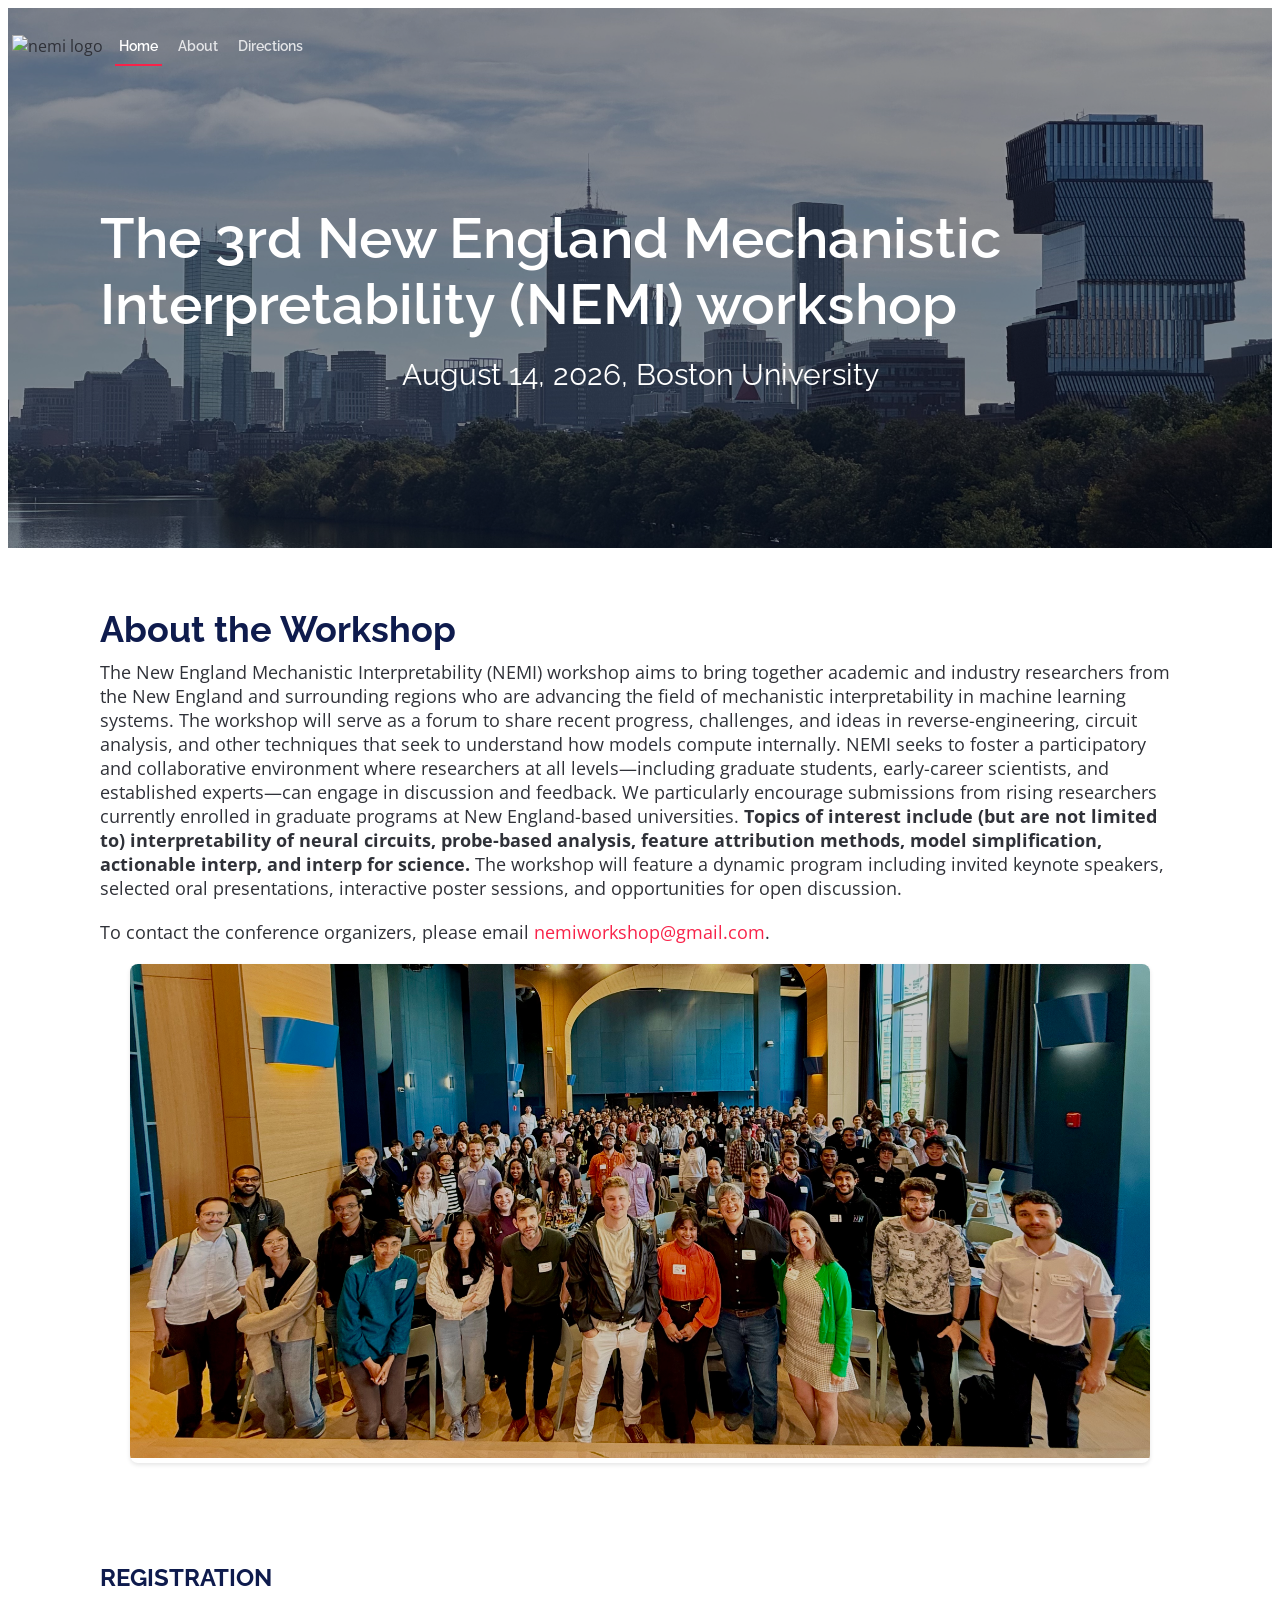
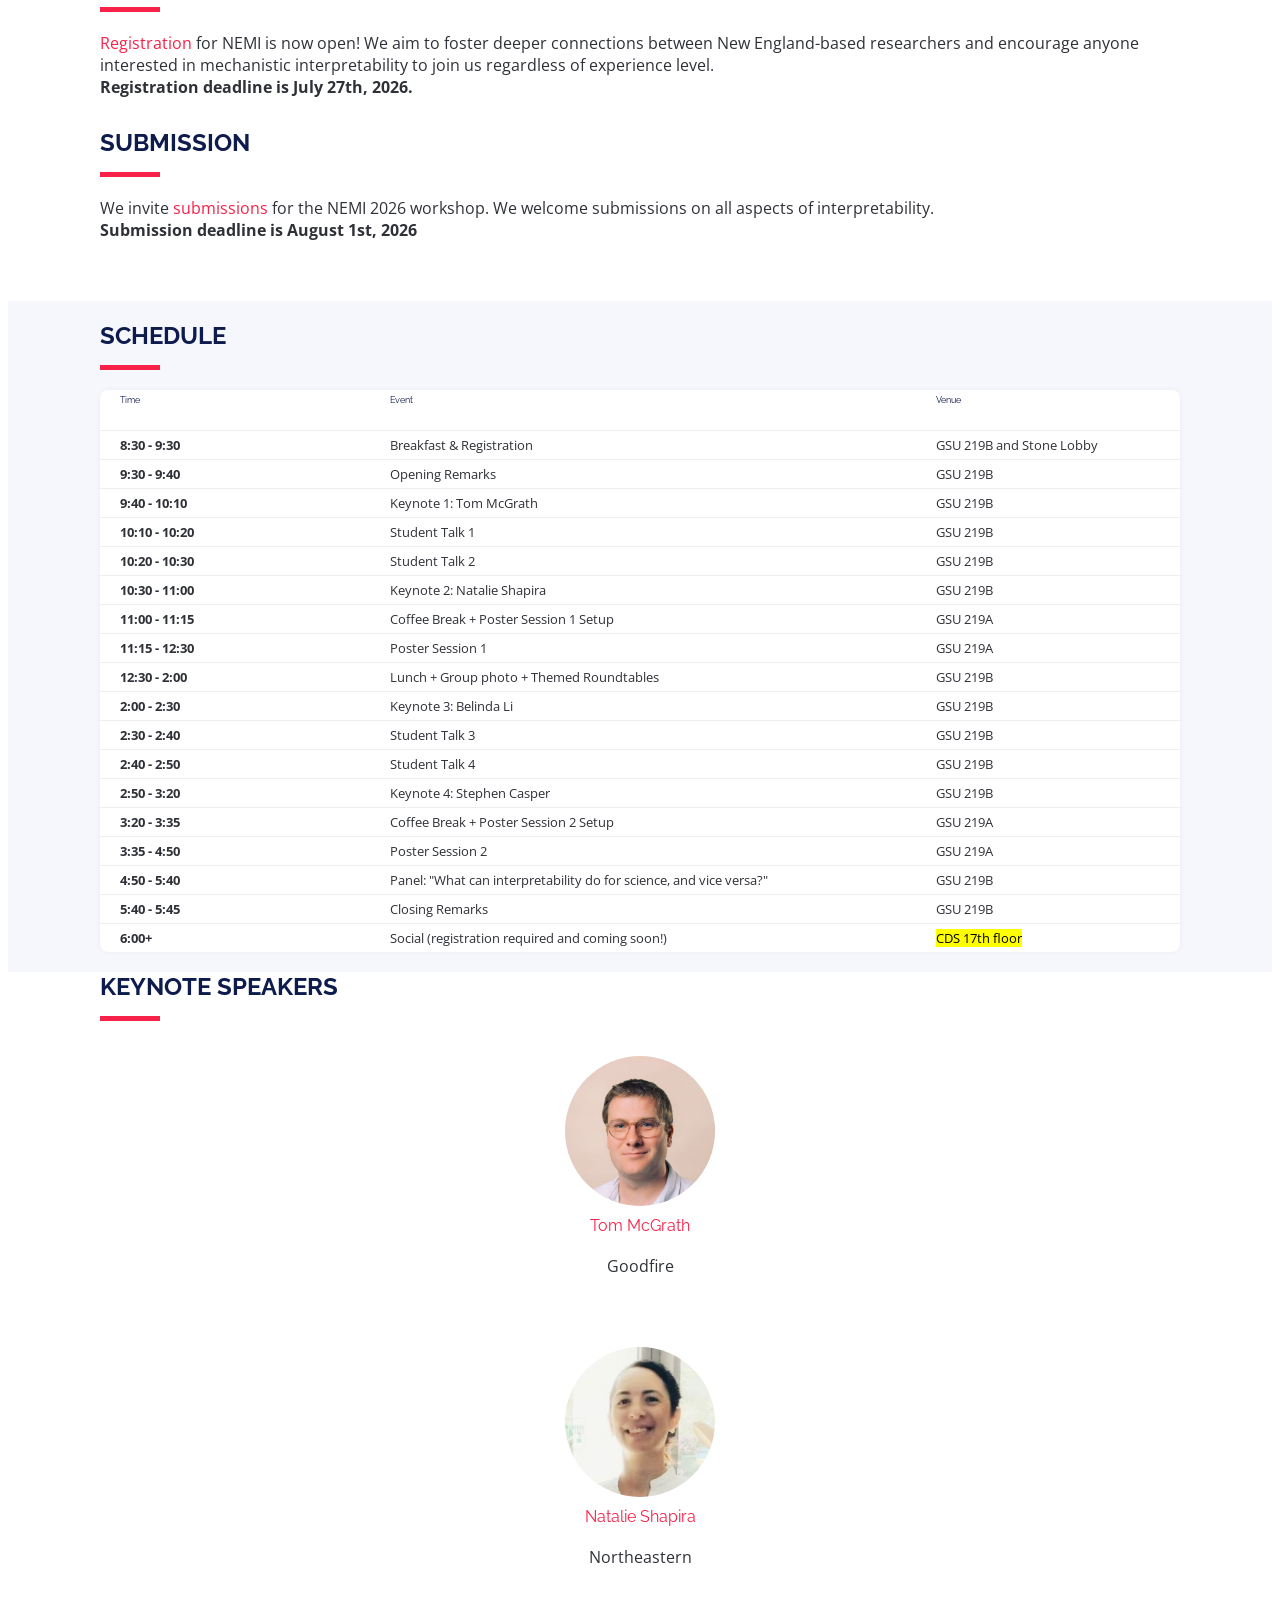
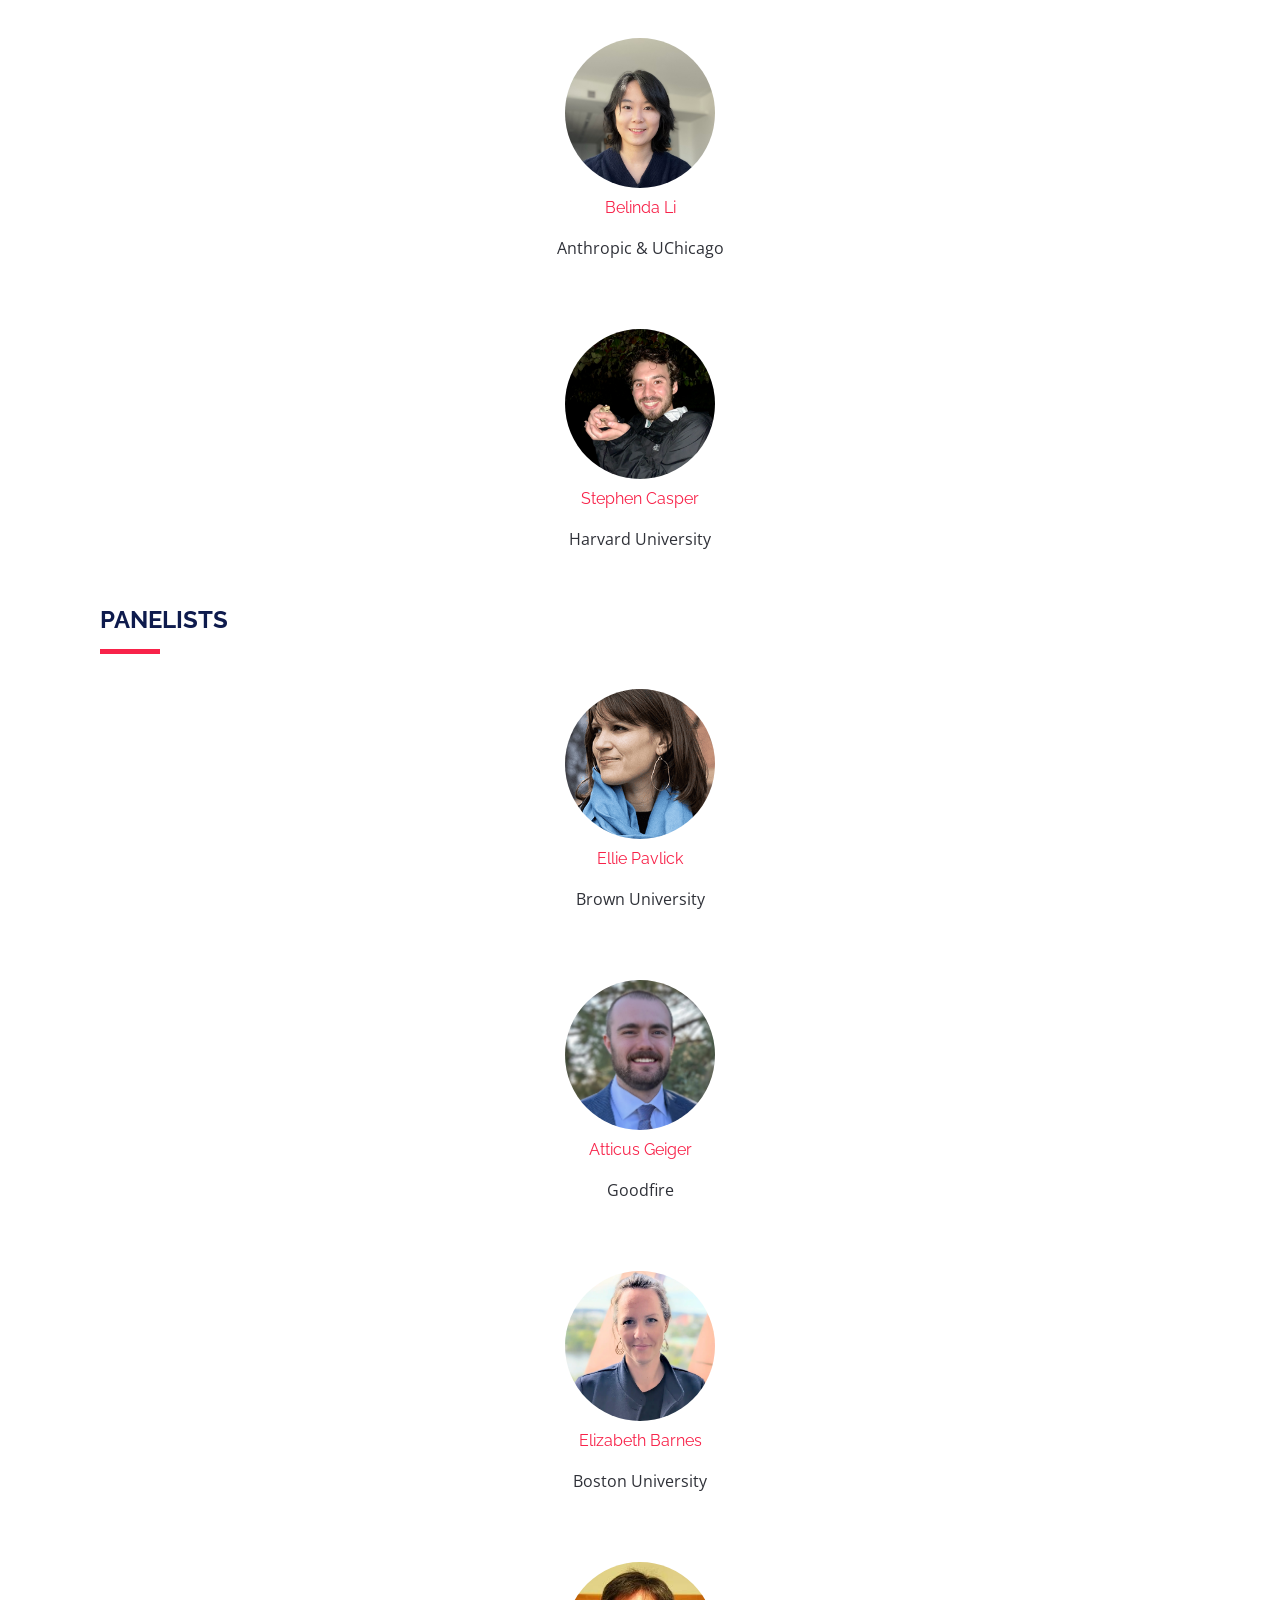
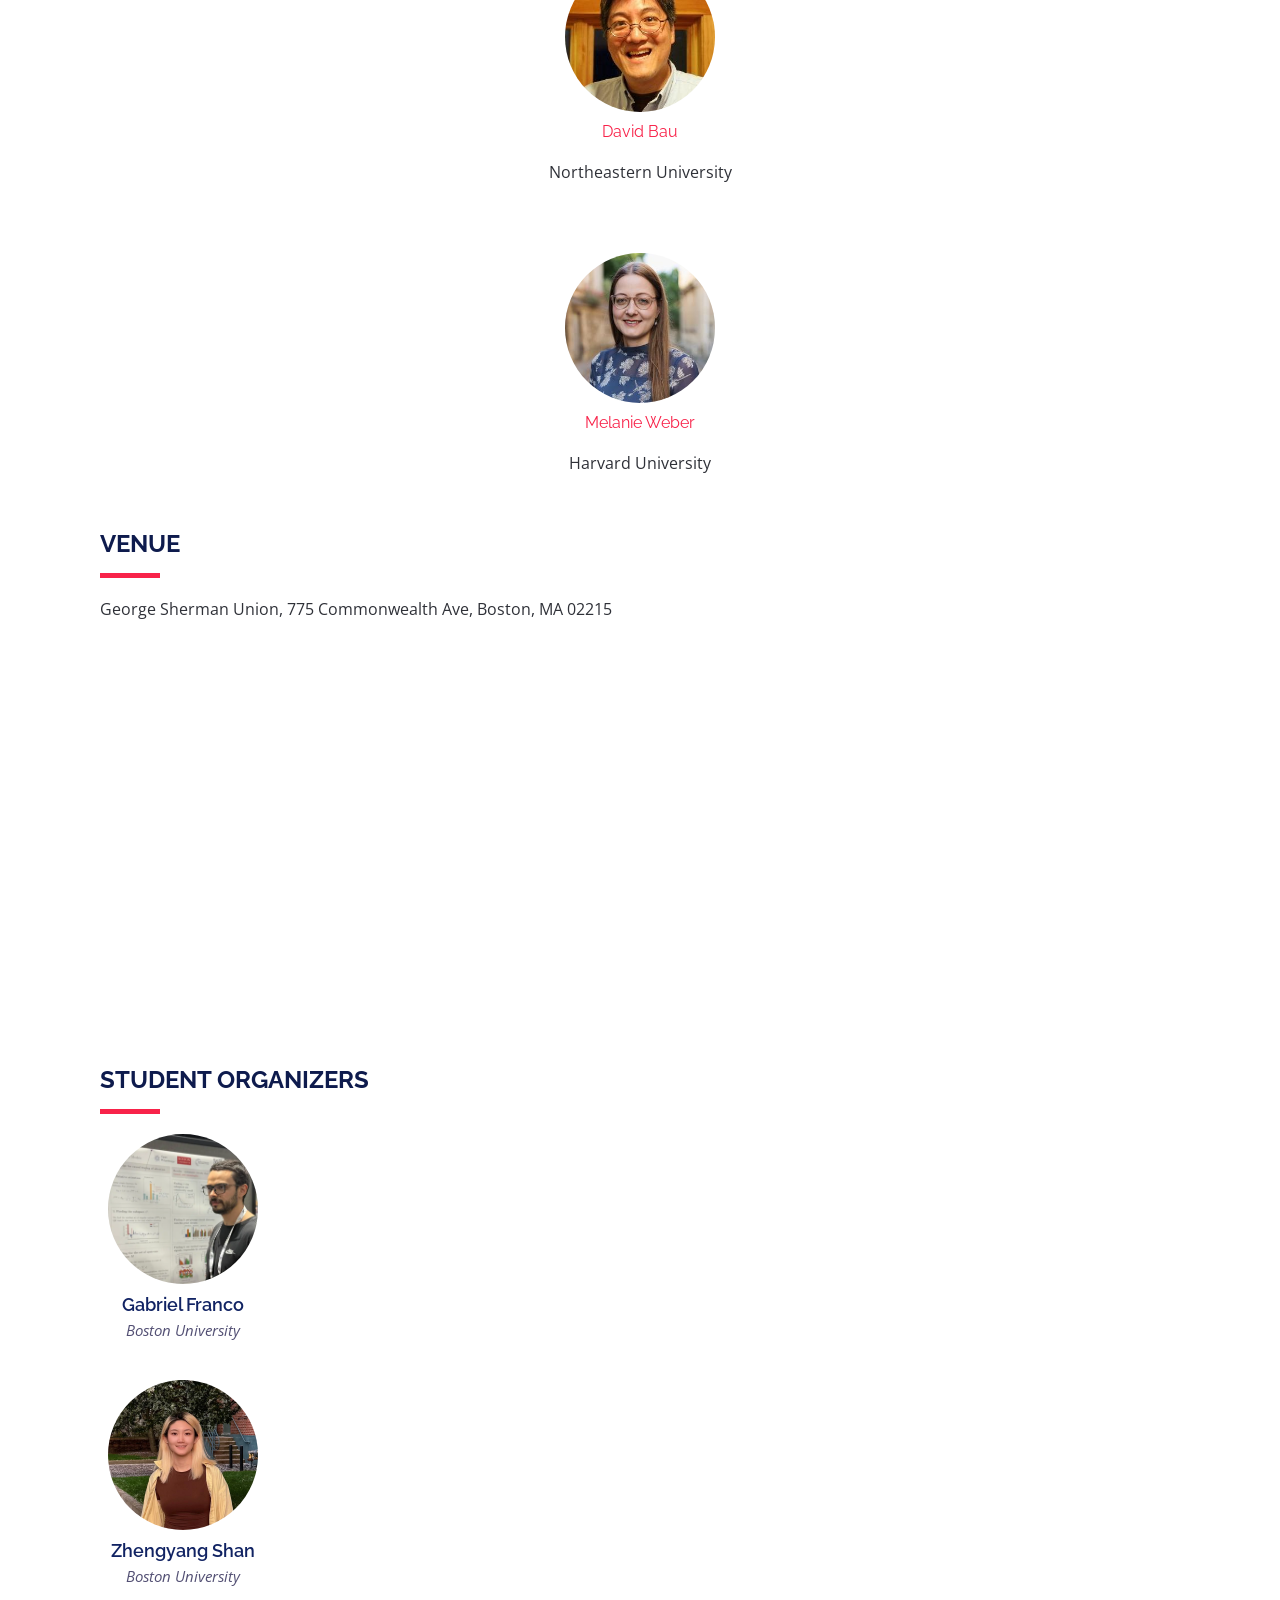
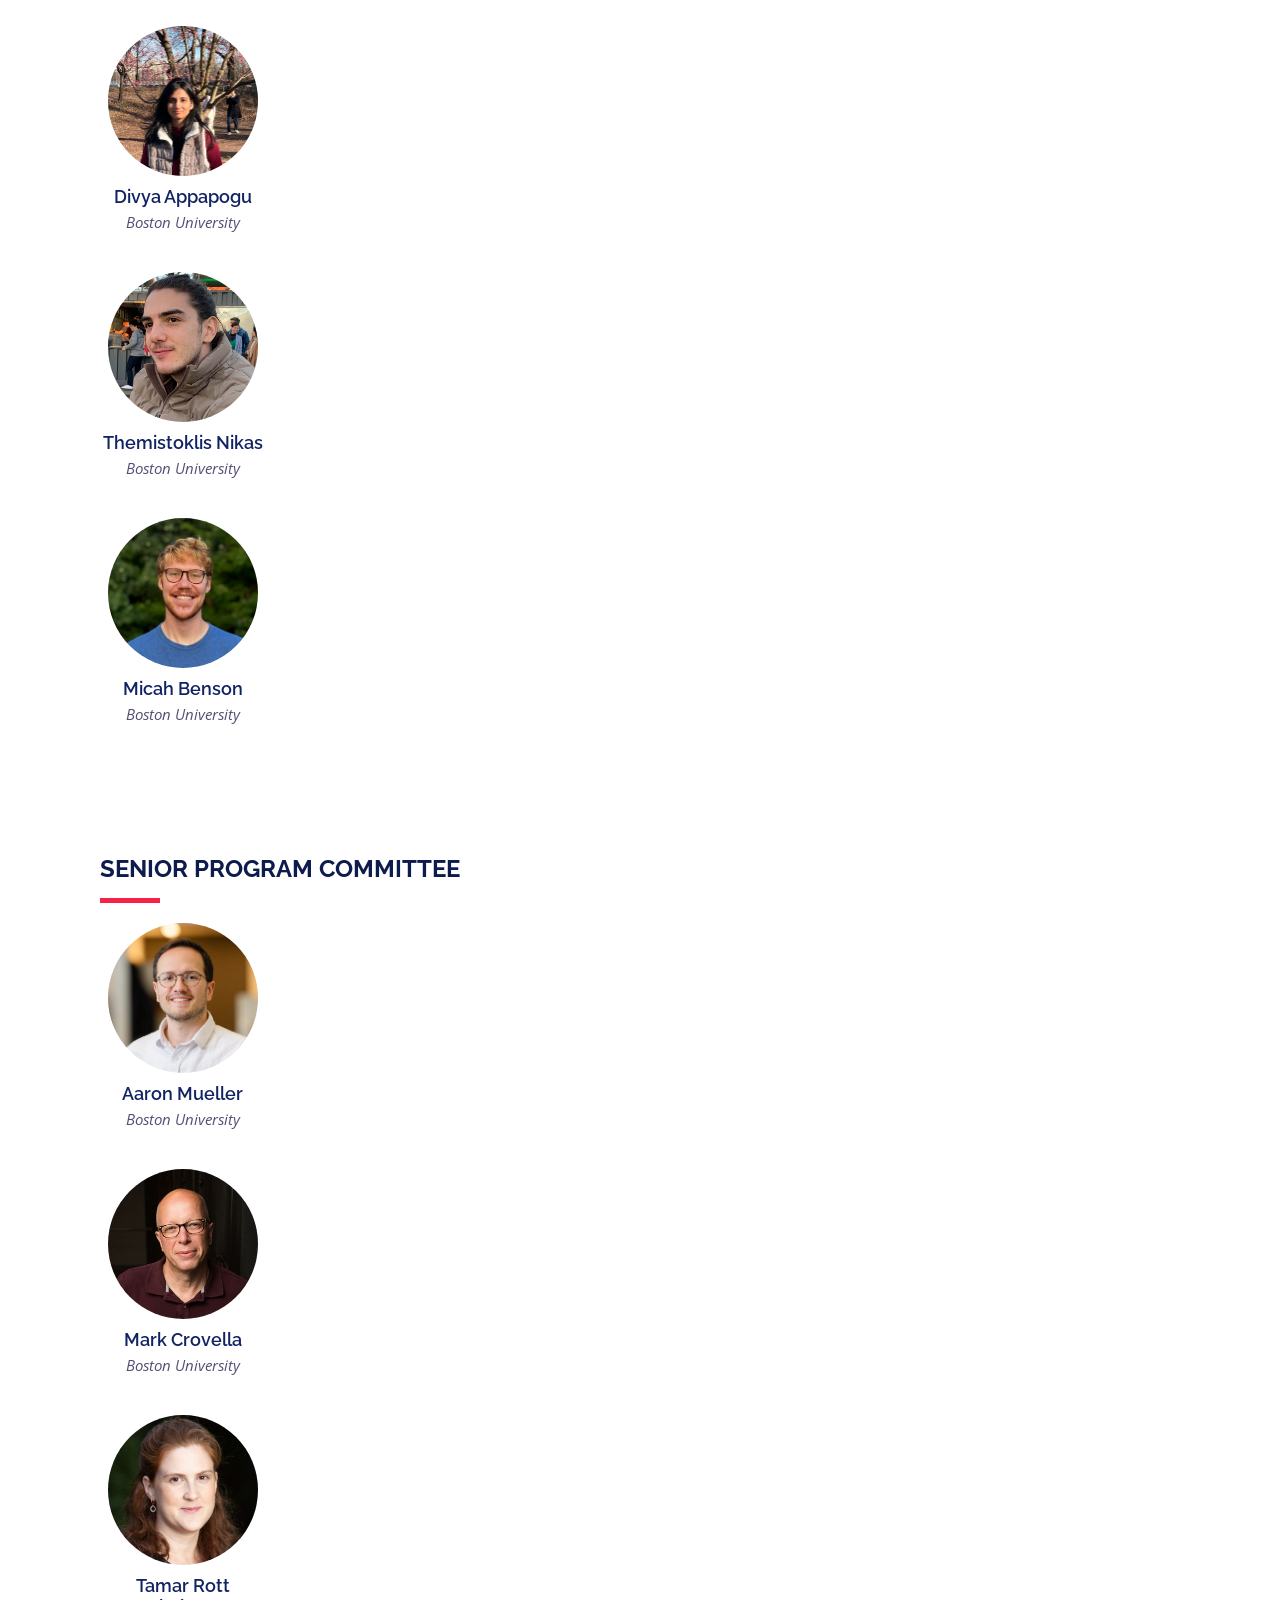
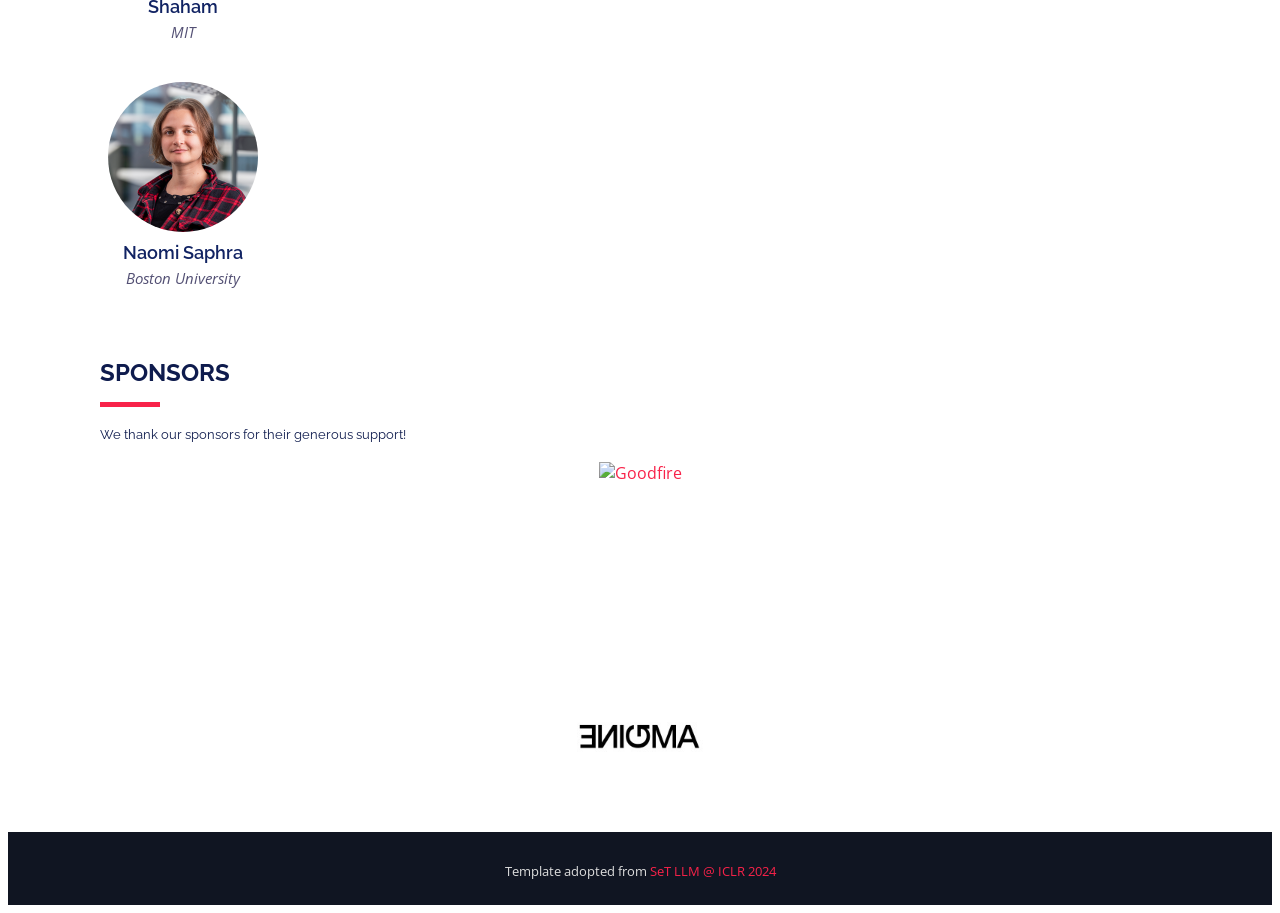
==== commit e78169a1: "adding nemi email" ====
--- a/index.html
+++ b/index.html
@@ -180,7 +180,20 @@
 
             NEMI seeks to foster a participatory and collaborative environment where researchers at all levels—including graduate students, early-career scientists, and established experts—can engage in discussion and feedback. We particularly encourage submissions from rising researchers currently enrolled in graduate programs at New England-based universities.
 
-            <strong>Topics of interest include (but are not limited to) interpretability of neural circuits, probe-based analysis, feature attribution methods, model simplification, actionable interp, and interp for science.</strong> The workshop will feature a dynamic program including invited keynote speakers, selected oral presentations, interactive poster sessions, and opportunities for open discussion.
+            <strong>Topics of interest include (but are not limited to) interpretability of neural circuits, probe-based analysis, feature attribution methods, model simplification, actionable interp, and interp for science.</strong> The workshop will feature a dynamic program including invited keynote speakers, selected oral presentations, interactive poster sessions, and opportunities for open discussion.</p>
+
+            <p style="font-size: 18px;">To contact the conference organizers, please email
+            <span id="nemi-email">nemiworkshop [at] gmail [dot] com</span>.
+
+              <script>
+                (function () {
+                  var user = "nemiworkshop";
+                  var domain = "gmail" + "." + "com";
+                  var addr = user + "@" + domain;
+                  var el = document.getElementById("nemi-email");
+                  el.innerHTML = '<a href="mailto:' + addr + '">' + addr + '</a>';
+                })();
+              </script>
             </p>
           </div>
         </div>
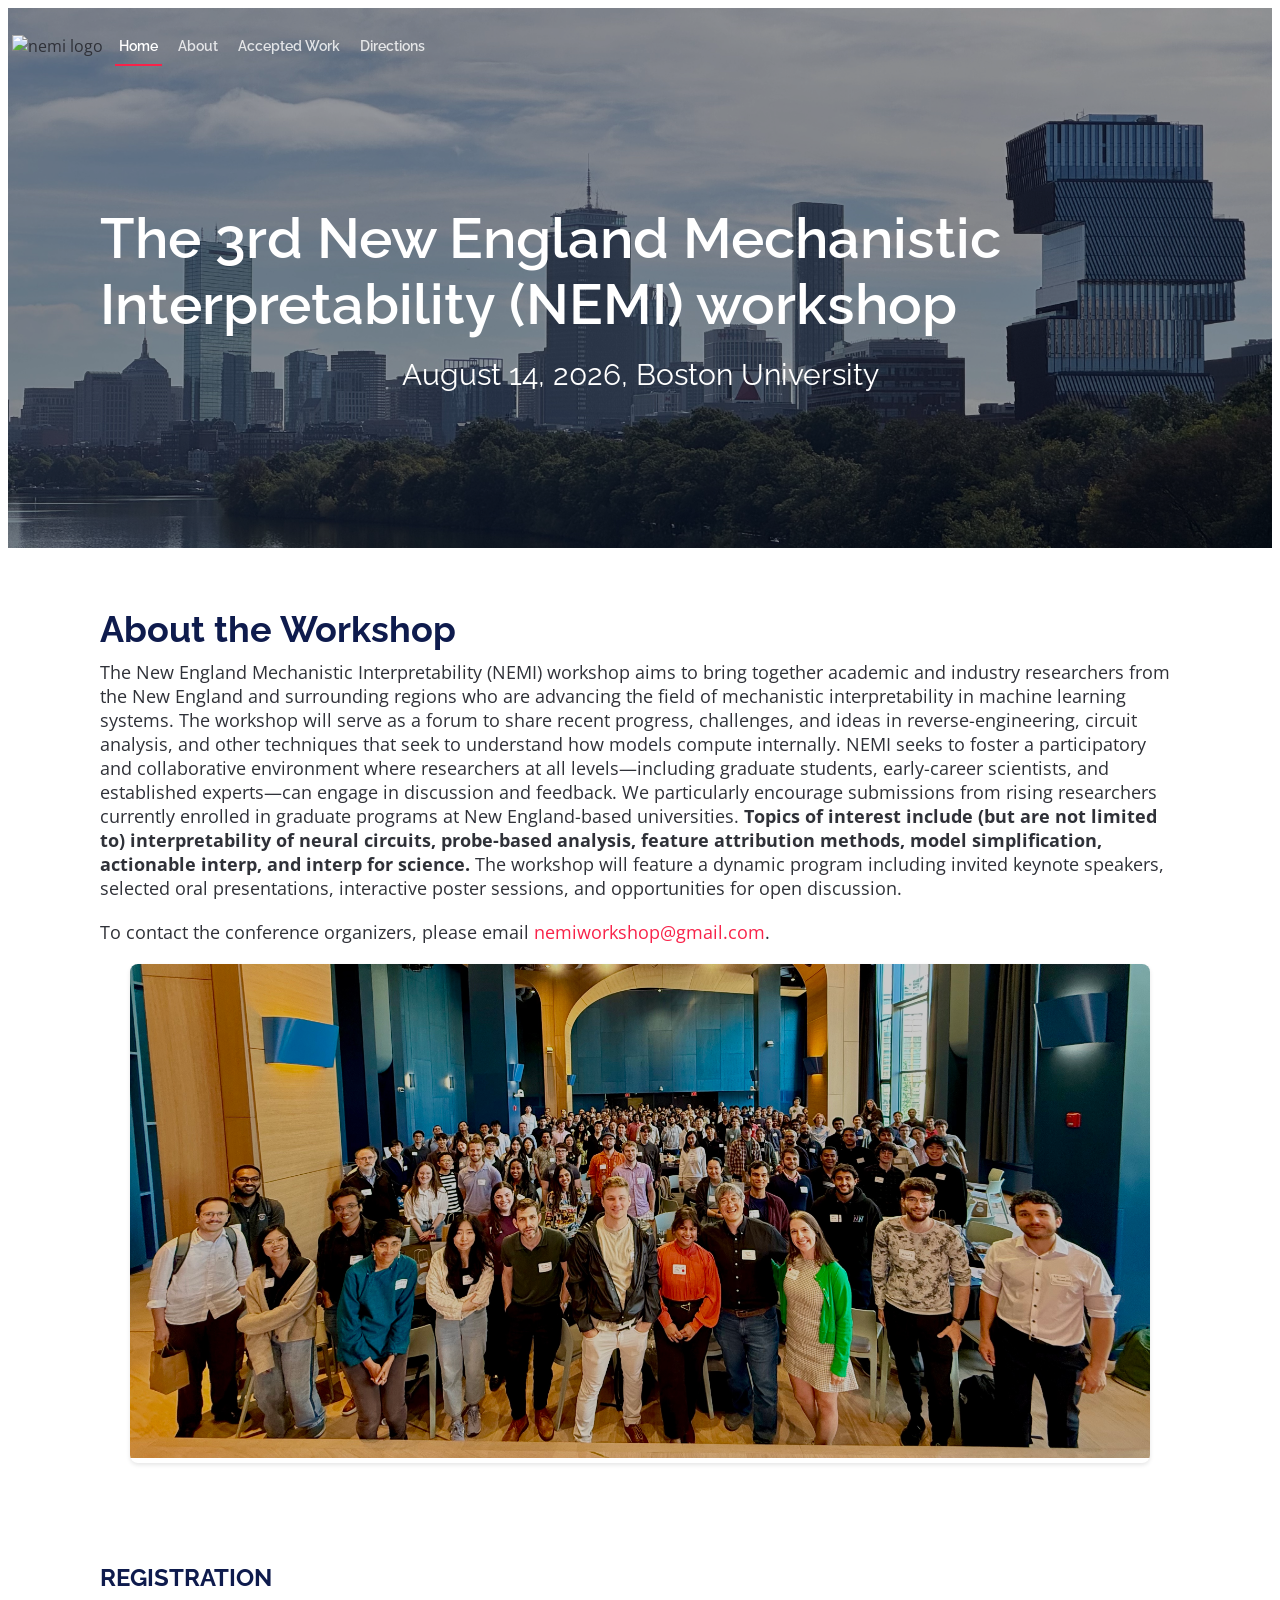
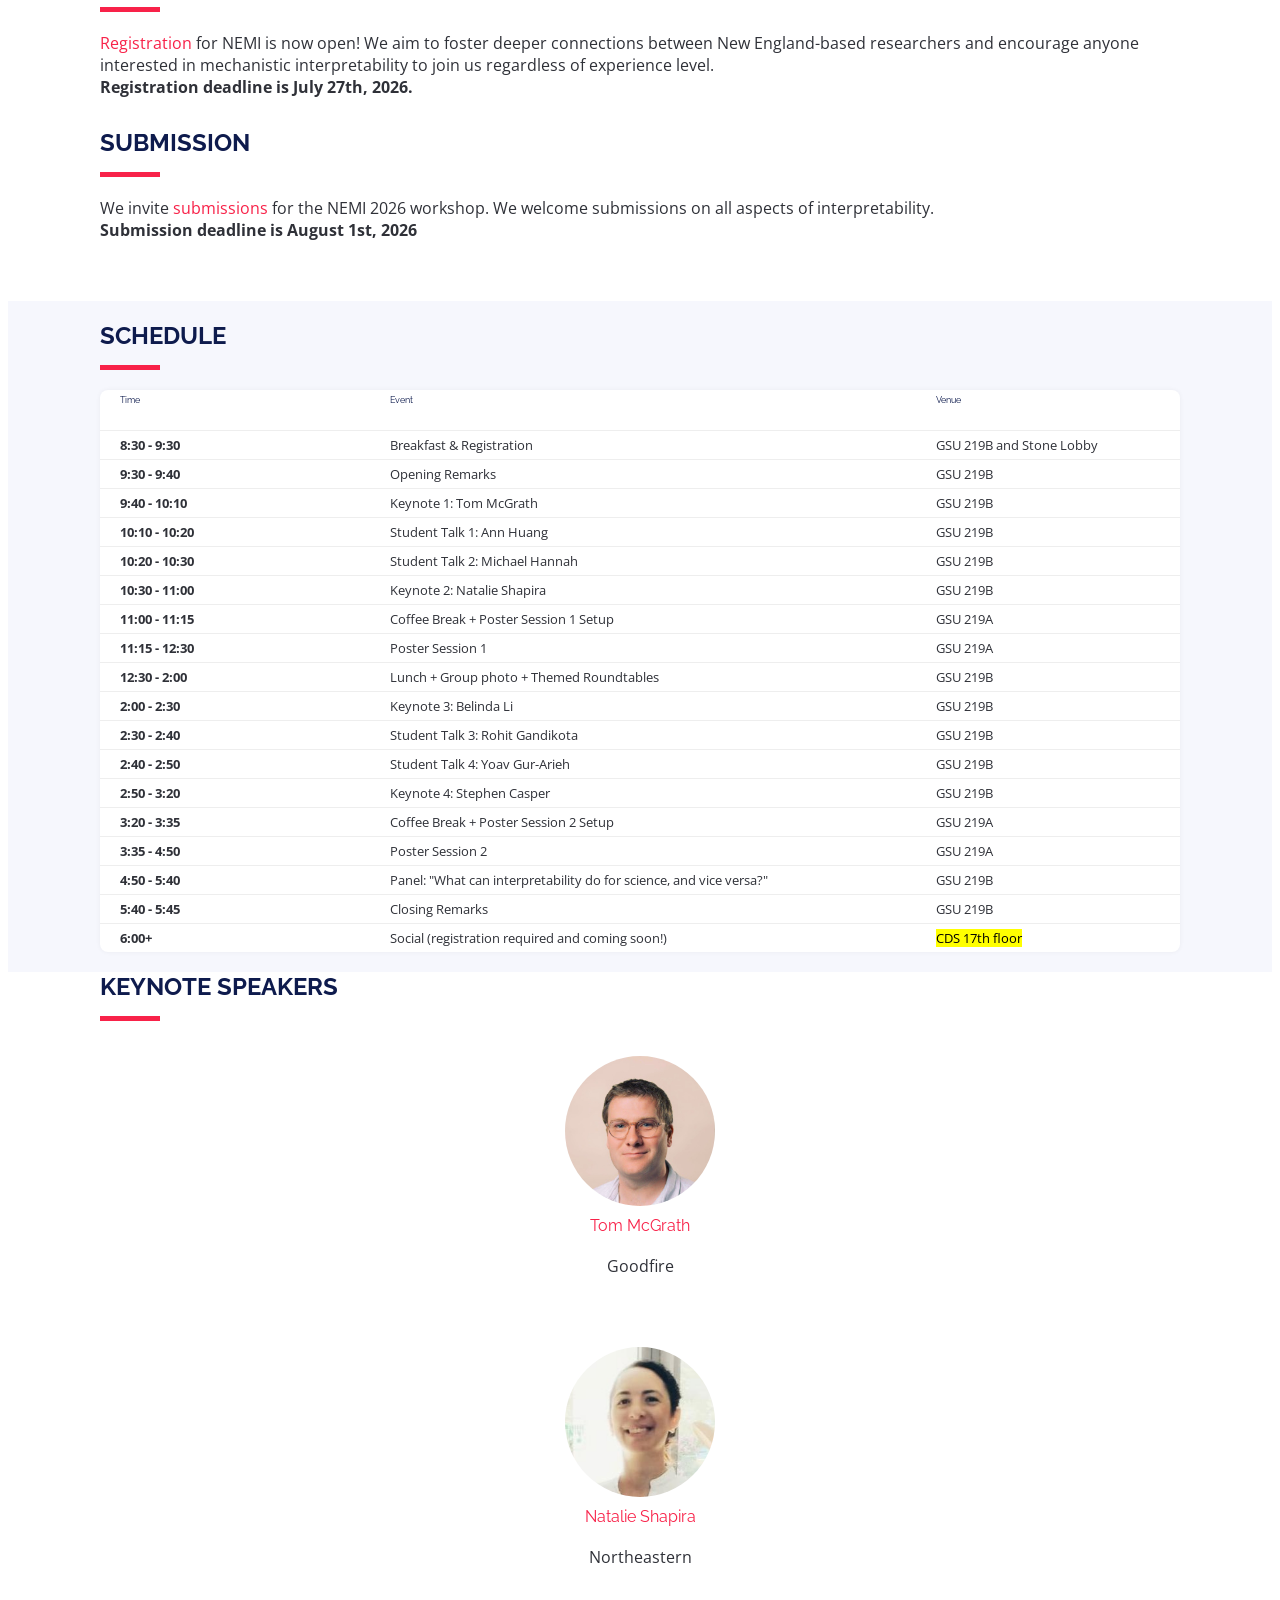
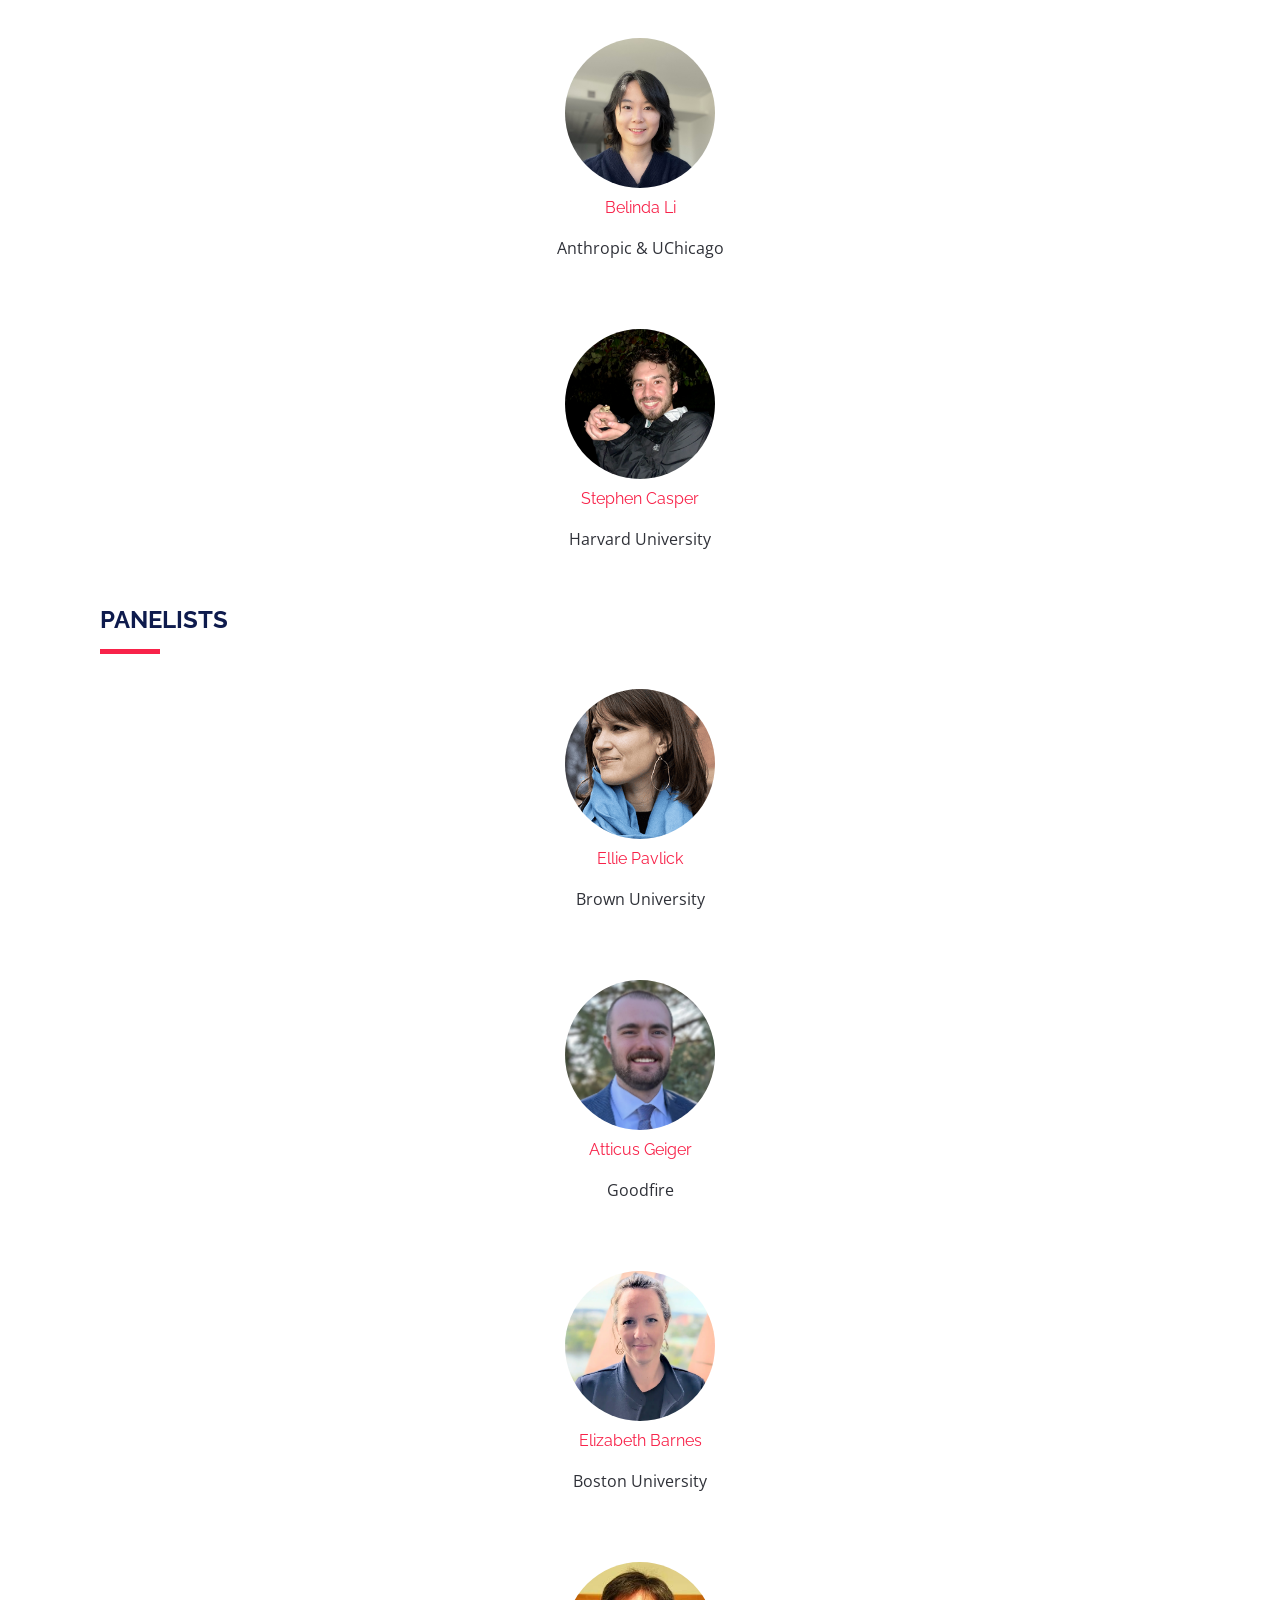
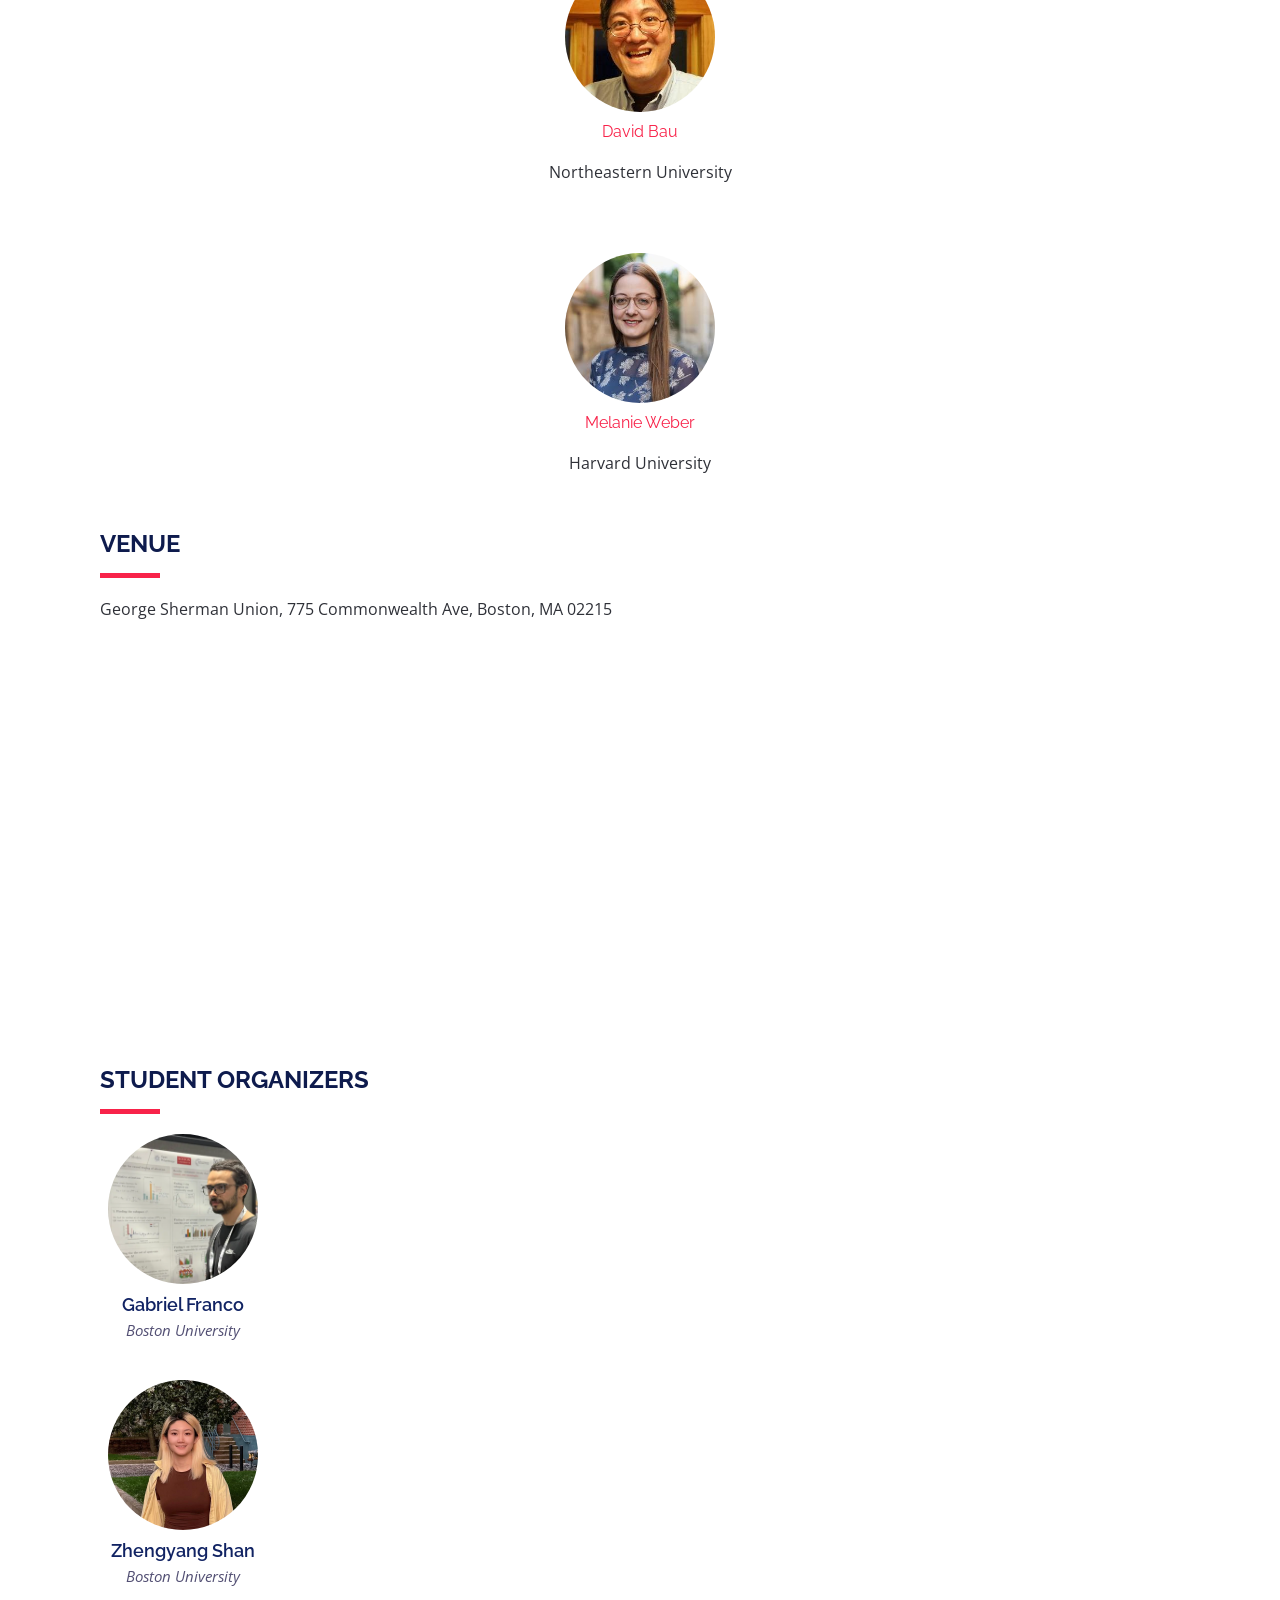
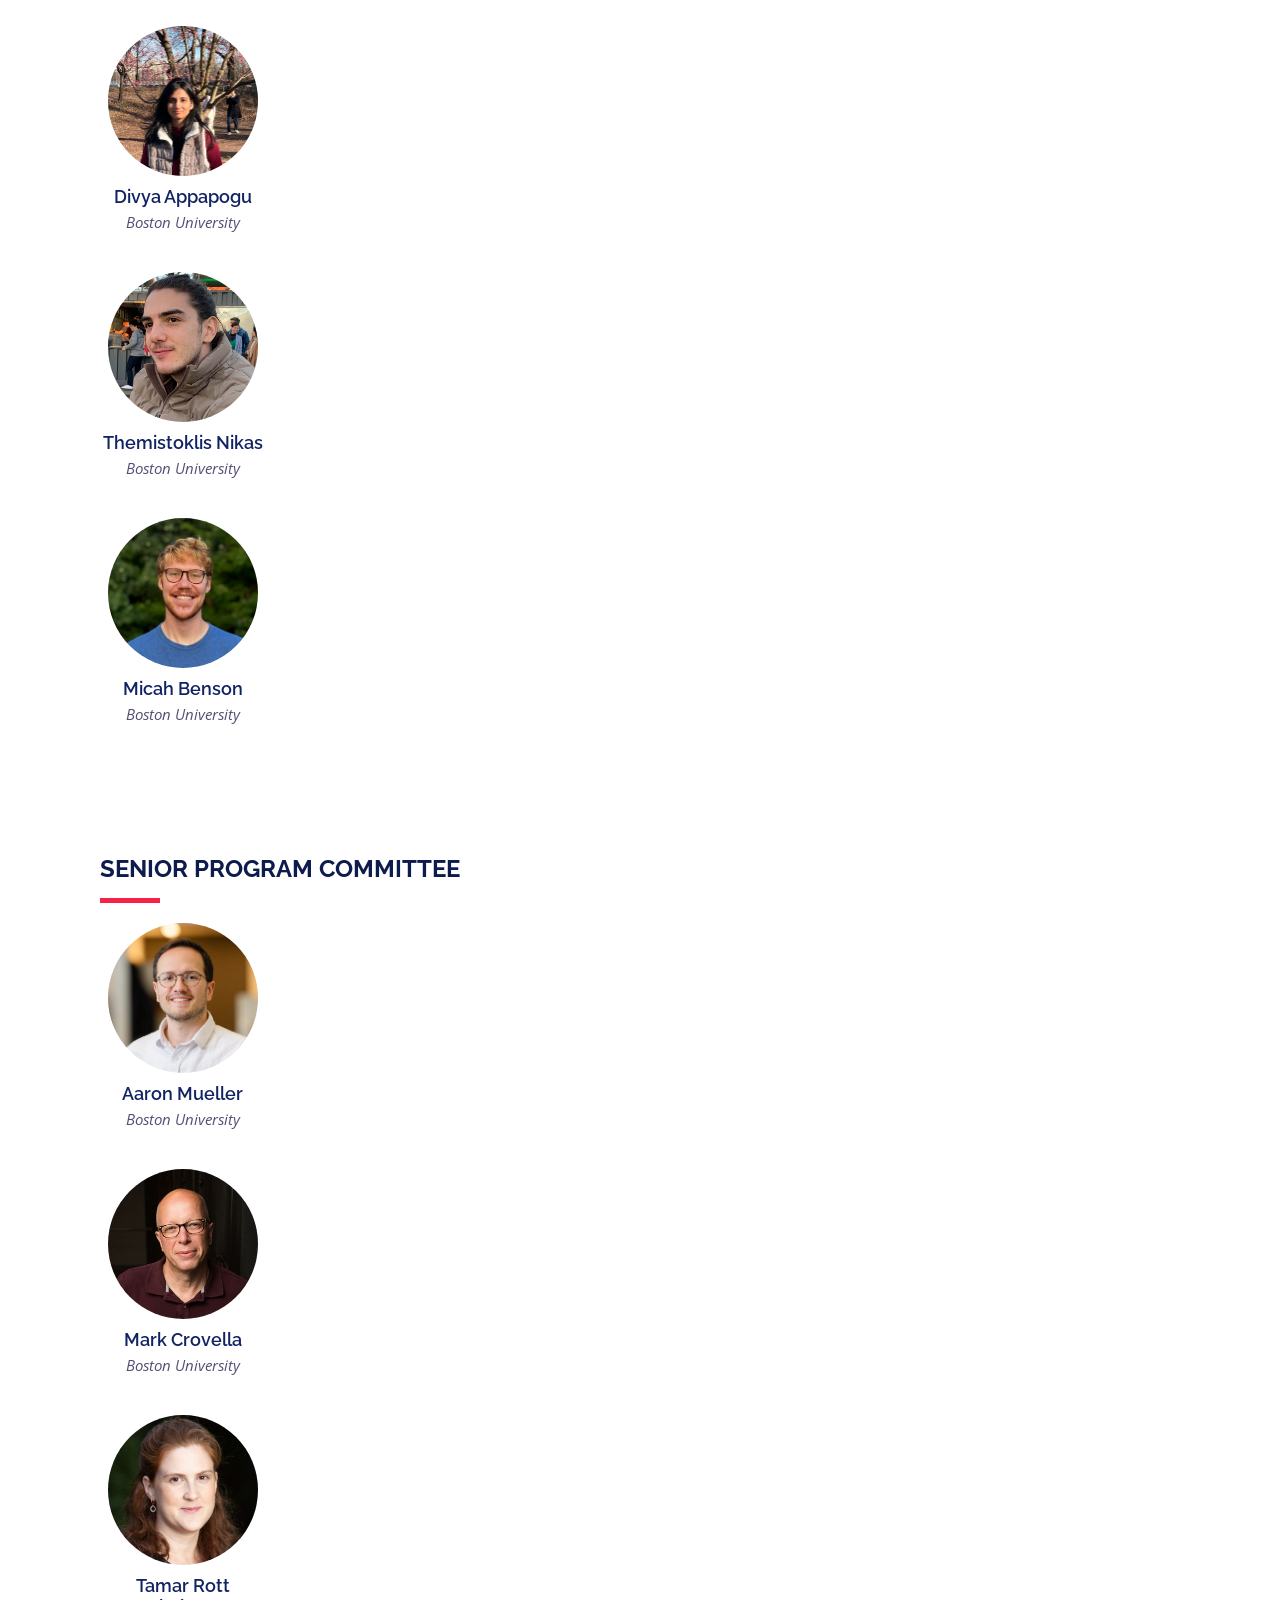
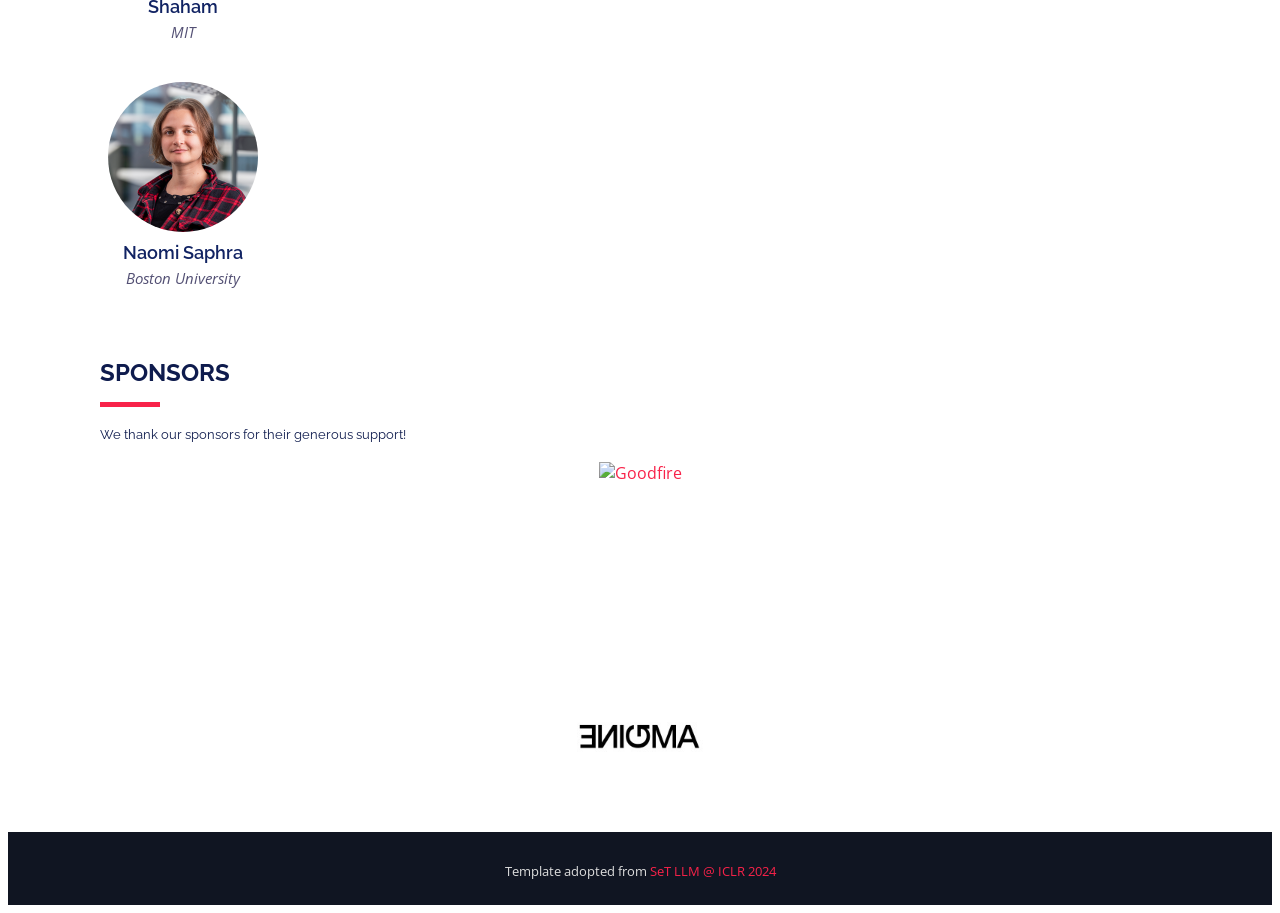
==== commit 0edb2ca4: "accepted work" ====
--- a/index.html
+++ b/index.html
@@ -139,7 +139,7 @@
           <li><img src="./images/nemi_logo.png" alt="nemi logo" style="height: 40px;"></li>
           <li><a class="nav-link scrollto active" href="#hero">Home</a></li>
           <li><a class="nav-link scrollto" href="#about">About</a></li>
-          <!-- <li><a class="nav-link scrollto" href="accepted_work.html">Accepted Work</a></li> -->
+          <li><a class="nav-link scrollto" href="accepted_work.html">Accepted Work</a></li>
           <!-- <li><a class="nav-link scrollto" href="#cfp">Call for Papers</a></li> -->
           <!-- <li><a class="nav-link scrollto" href="#keynotes">Keynote Speakers</a></li> -->
           <li><a class="nav-link scrollto" href="#directions">Directions</a></li>
@@ -505,12 +505,12 @@
               </tr>
               <tr>
                 <td><strong>10:10 - 10:20</strong></td>
-                <td>Student Talk 1</td>
+                <td>Student Talk 1: Ann Huang</td>
                 <td>GSU 219B</td>
               </tr>
               <tr>
                 <td><strong>10:20 - 10:30</strong></td>
-                <td>Student Talk 2</td>
+                <td>Student Talk 2: Michael Hannah</td>
                 <td>GSU 219B</td>
               </tr>
               <tr>
@@ -540,12 +540,12 @@
               </tr>
               <tr>
                 <td><strong>2:30 - 2:40</strong></td>
-                <td>Student Talk 3</td>
+                <td>Student Talk 3: Rohit Gandikota</td>
                 <td>GSU 219B</td>
               </tr>
               <tr>
                 <td><strong>2:40 - 2:50</strong></td>
-                <td>Student Talk 4</td>
+                <td>Student Talk 4: Yoav Gur-Arieh</td>
                 <td>GSU 219B</td>
               </tr>
               <tr>
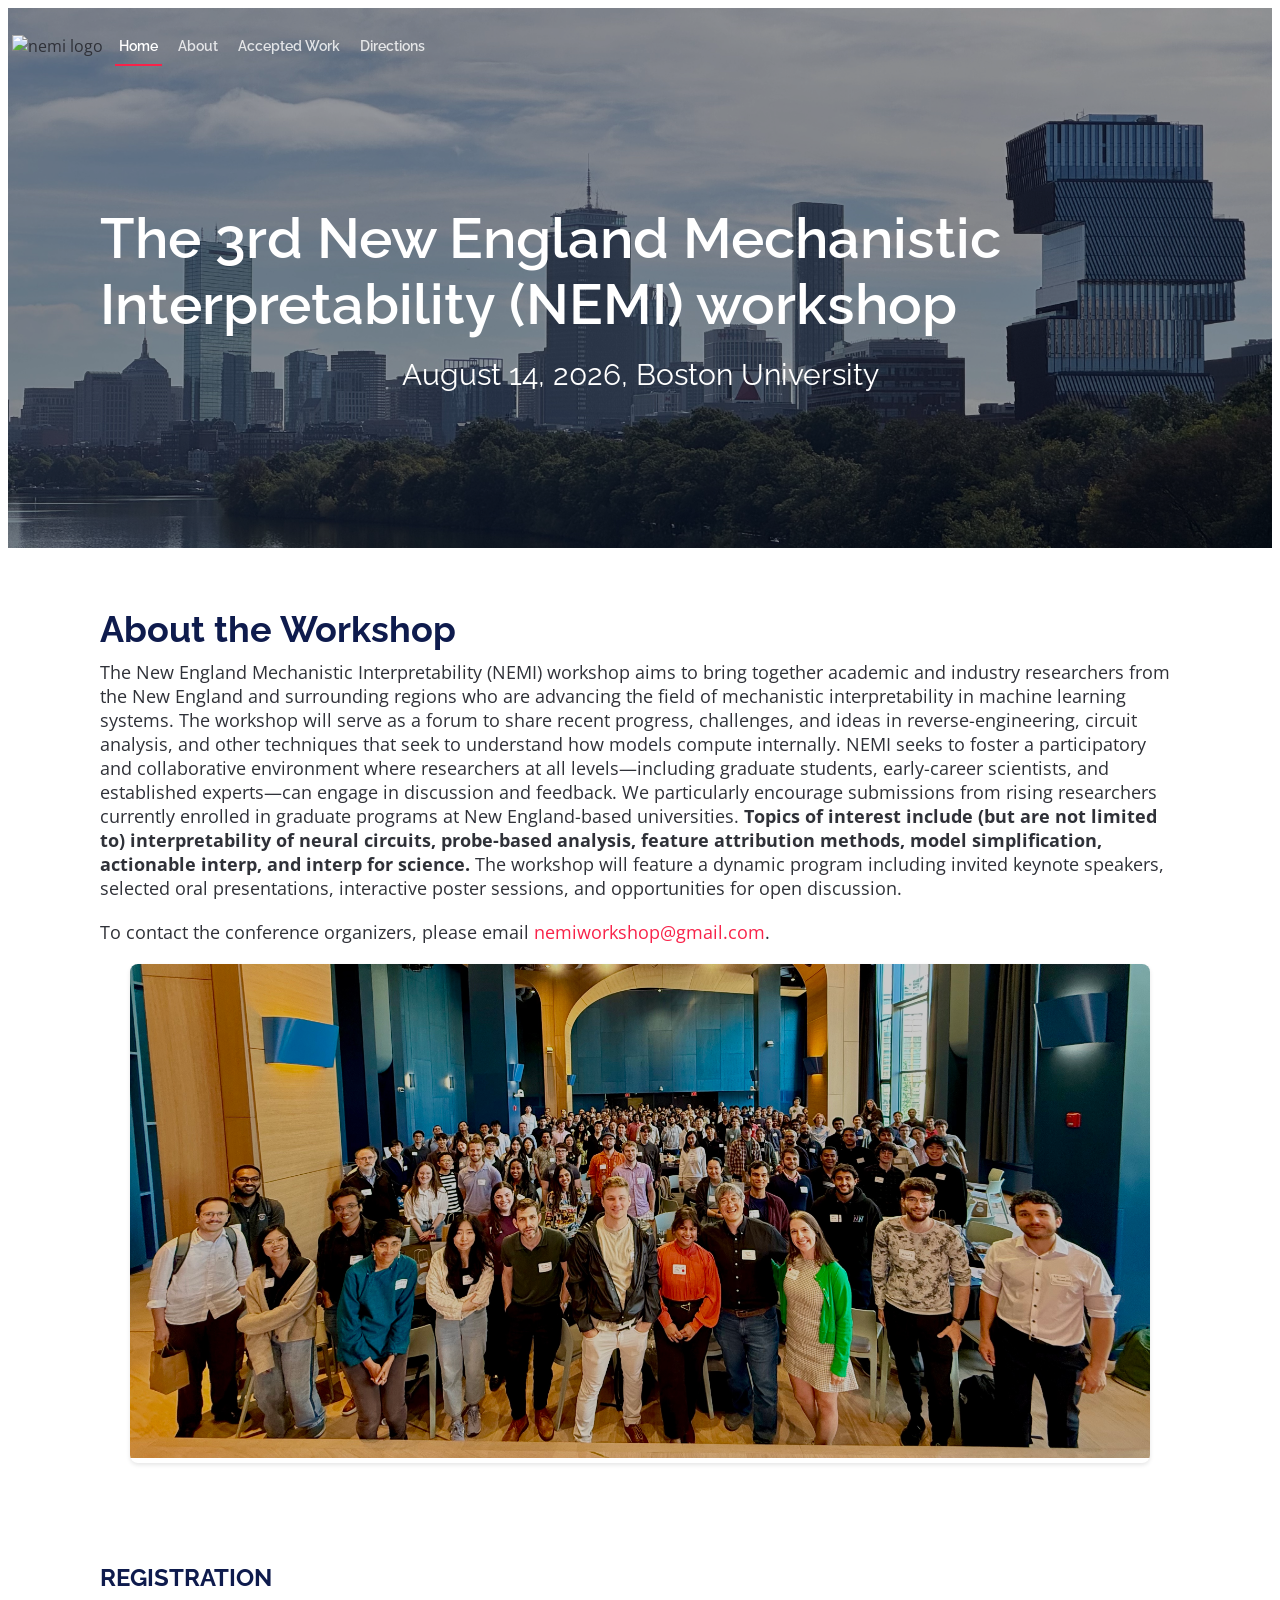
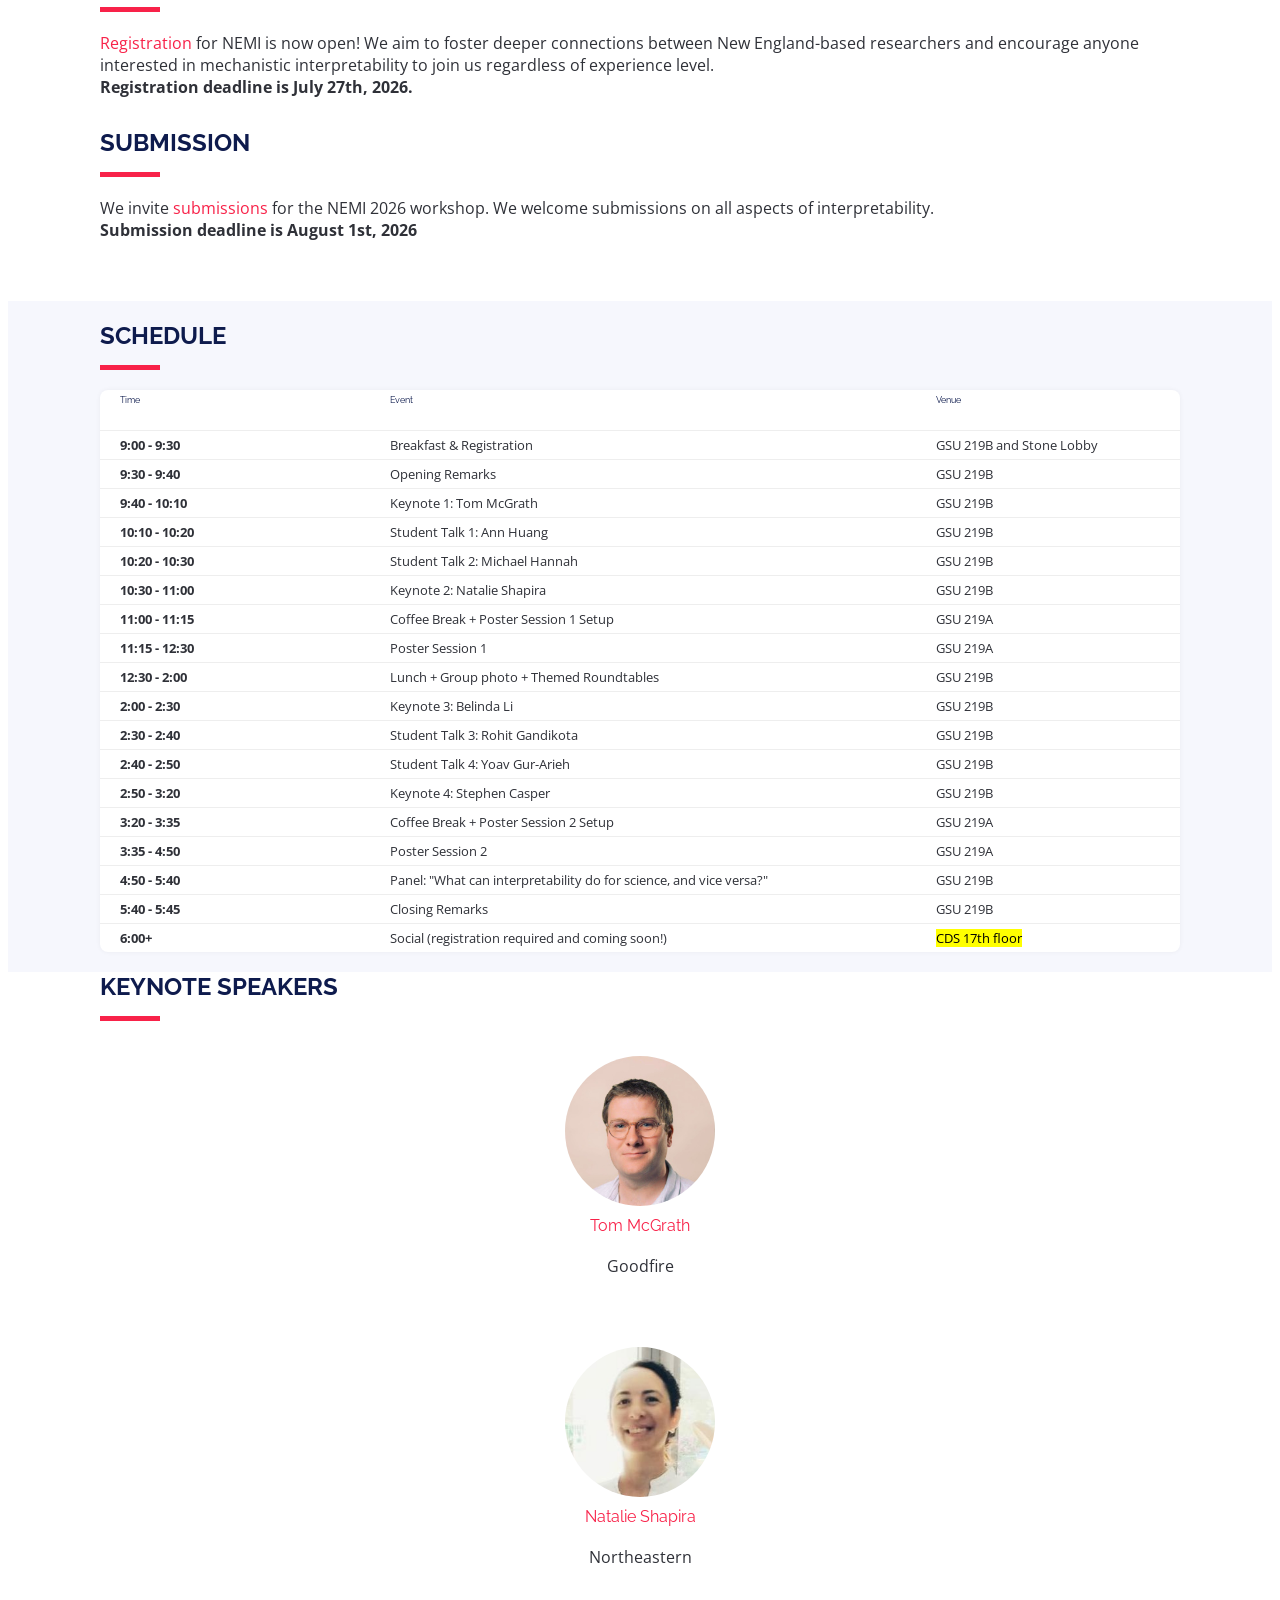
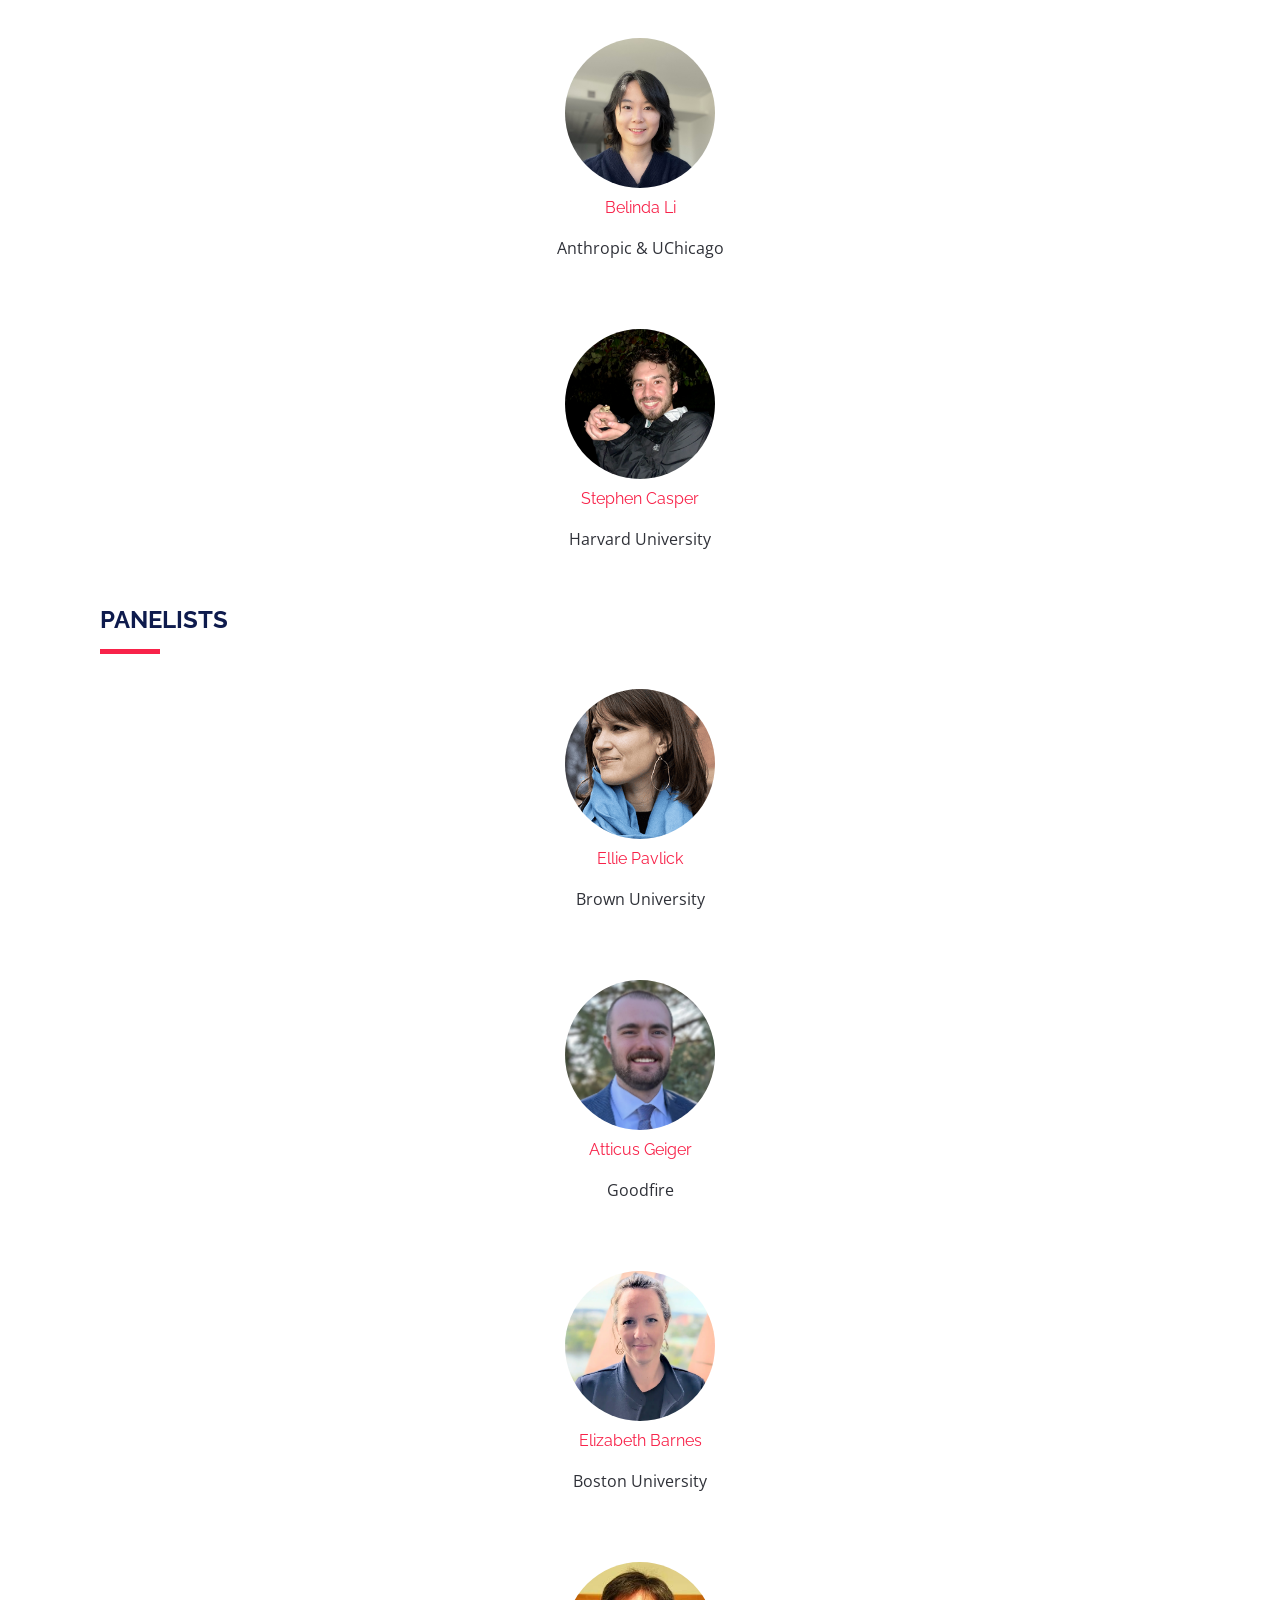
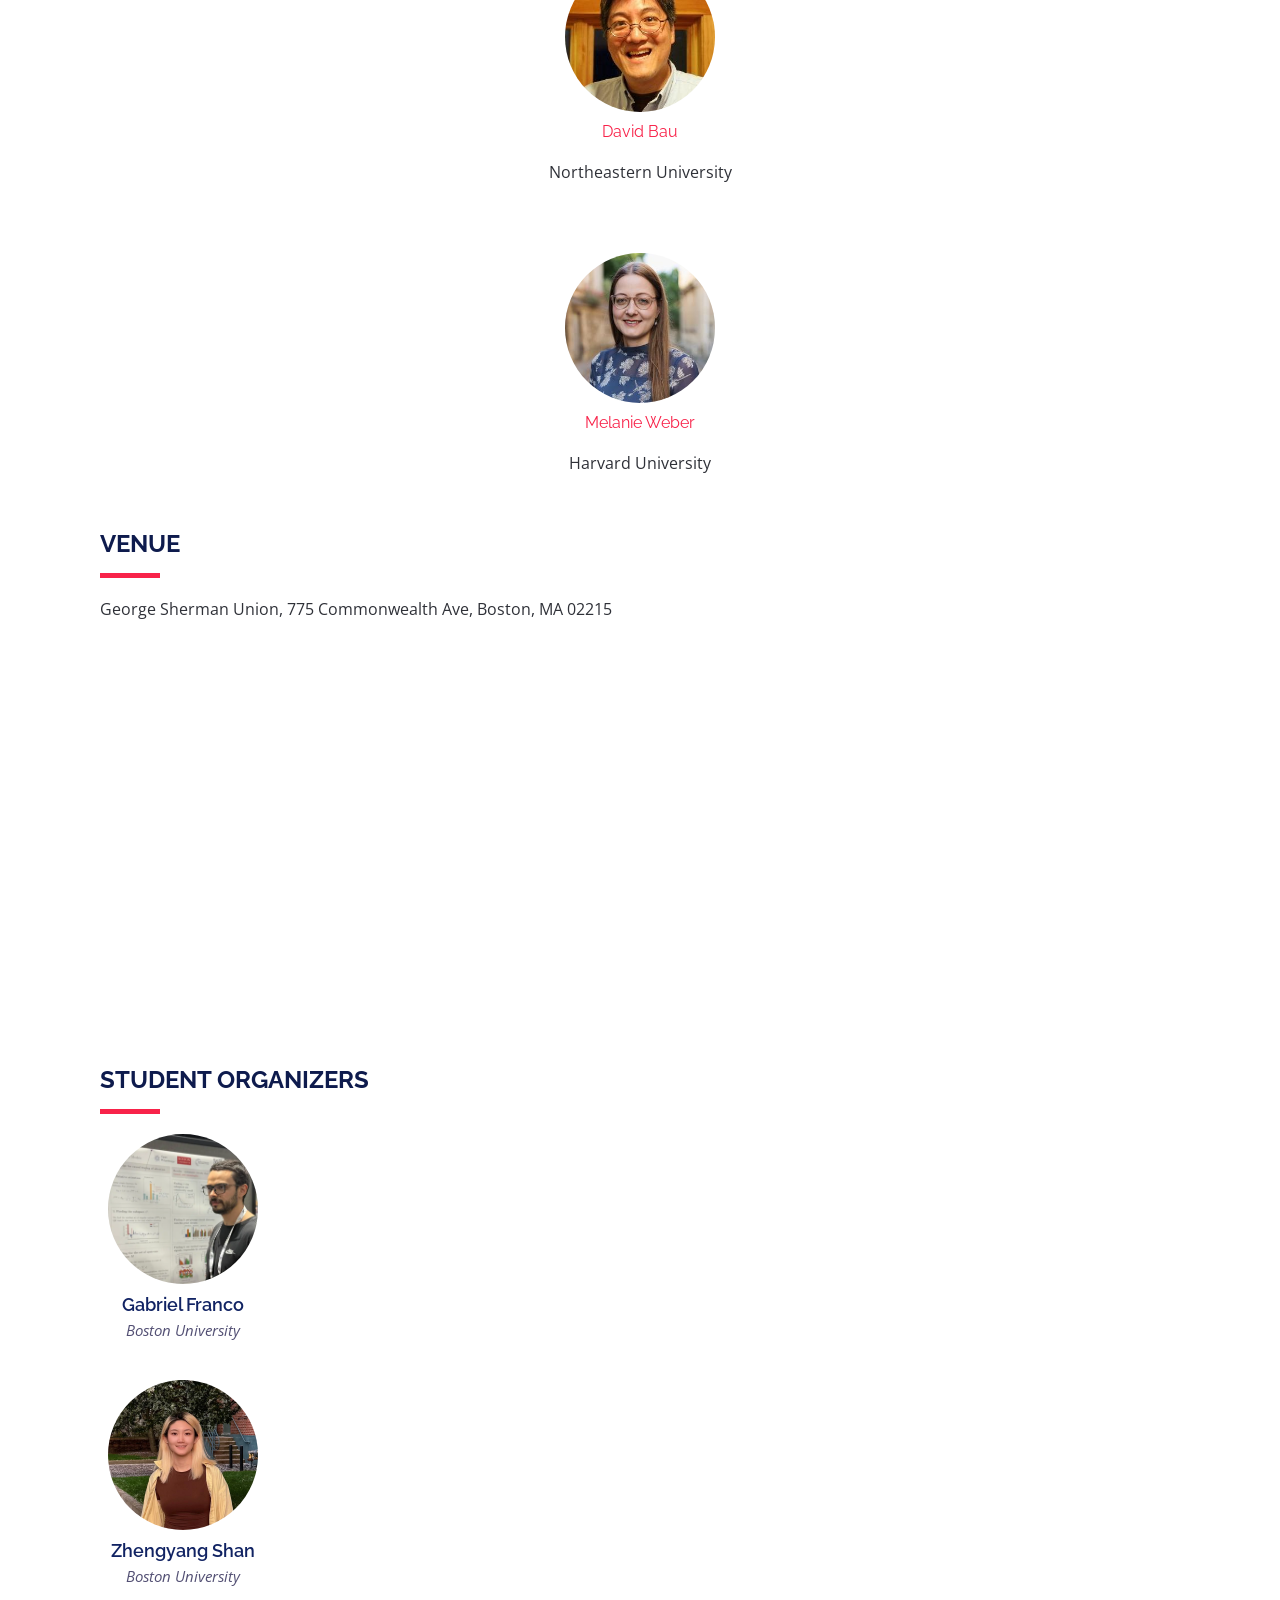
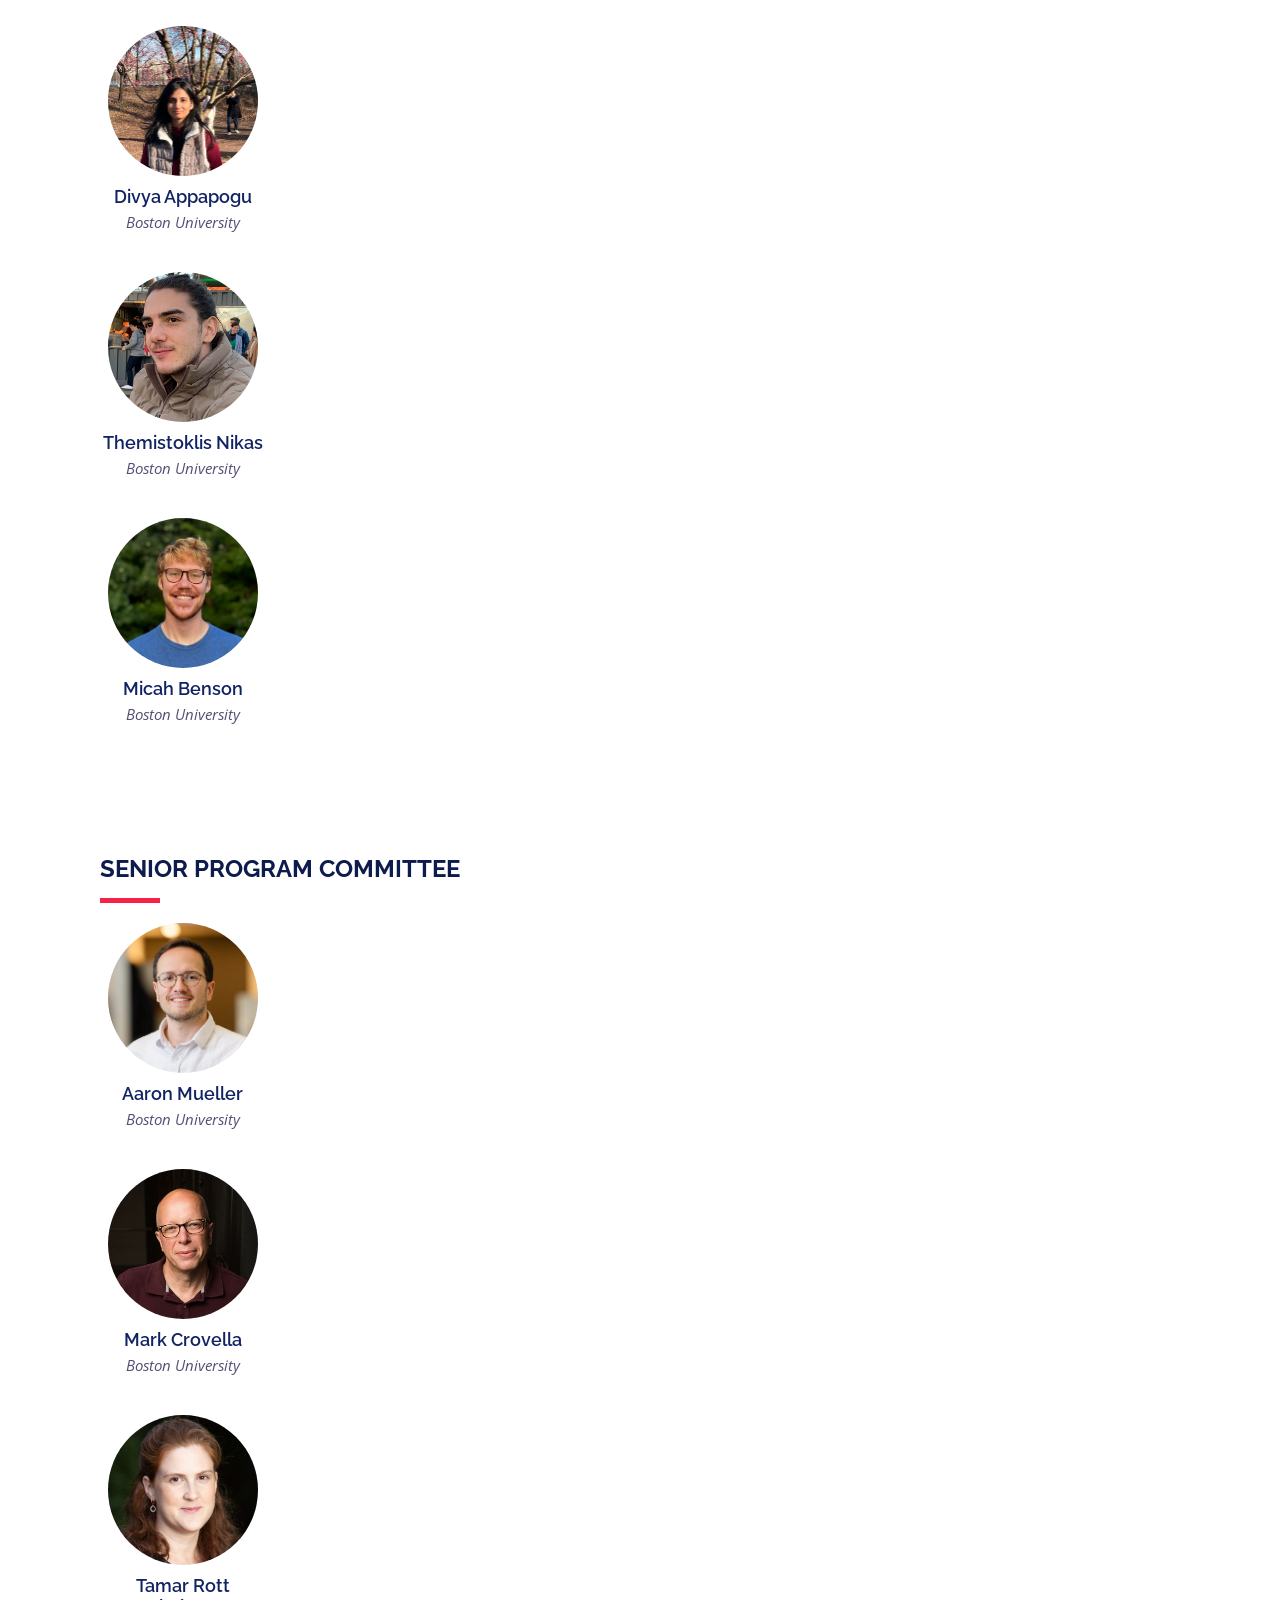
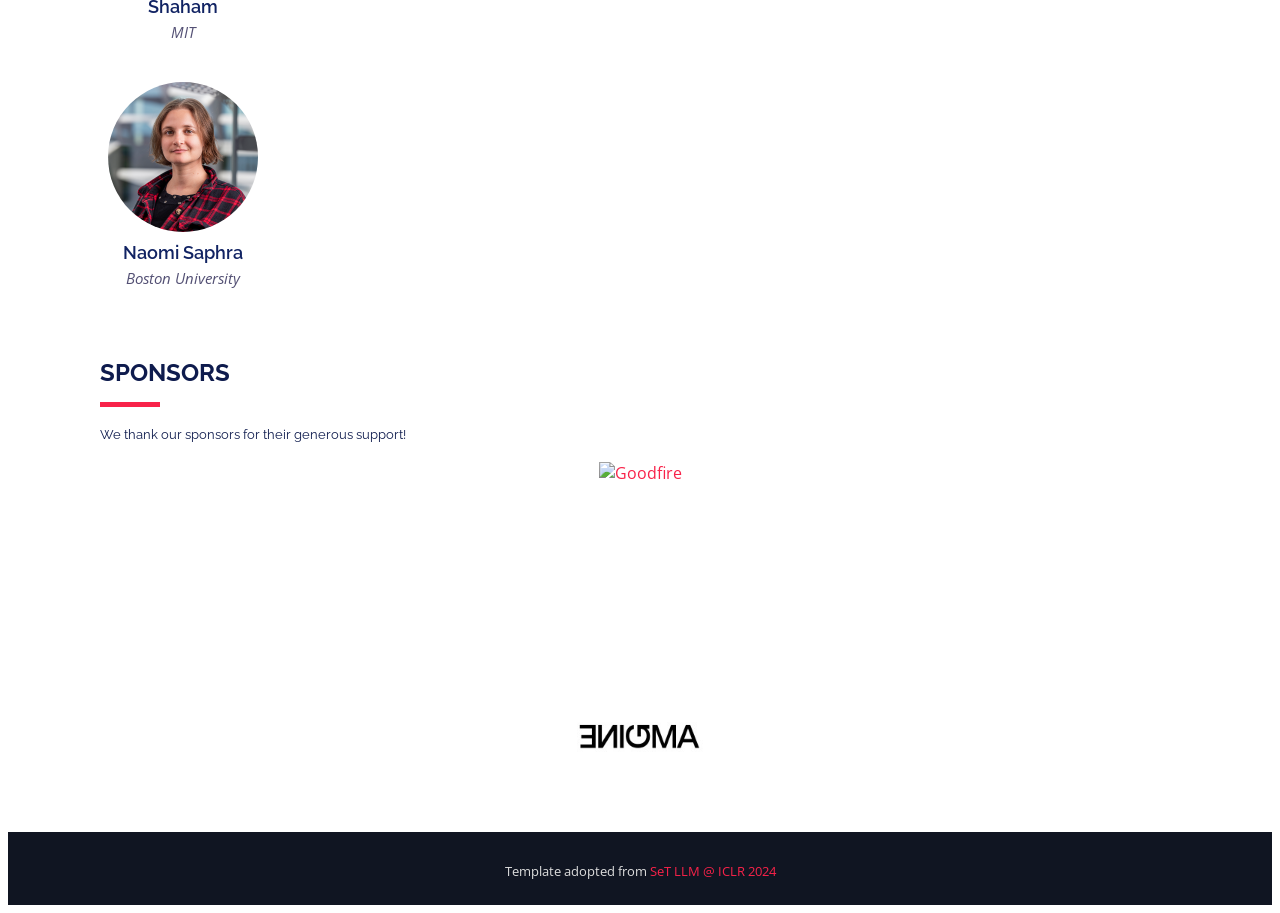
==== commit 272ea4ed: "updated timing" ====
--- a/index.html
+++ b/index.html
@@ -489,7 +489,7 @@
                 <td><h6>Venue</h6></td>
               </tr>
               <tr>
-                <td width="25%"><strong>8:30 - 9:30</strong></td>
+                <td width="25%"><strong>9:00 - 9:30</strong></td>
                 <td>Breakfast & Registration</td>
                 <td>GSU 219B and Stone Lobby</td>
               </tr>
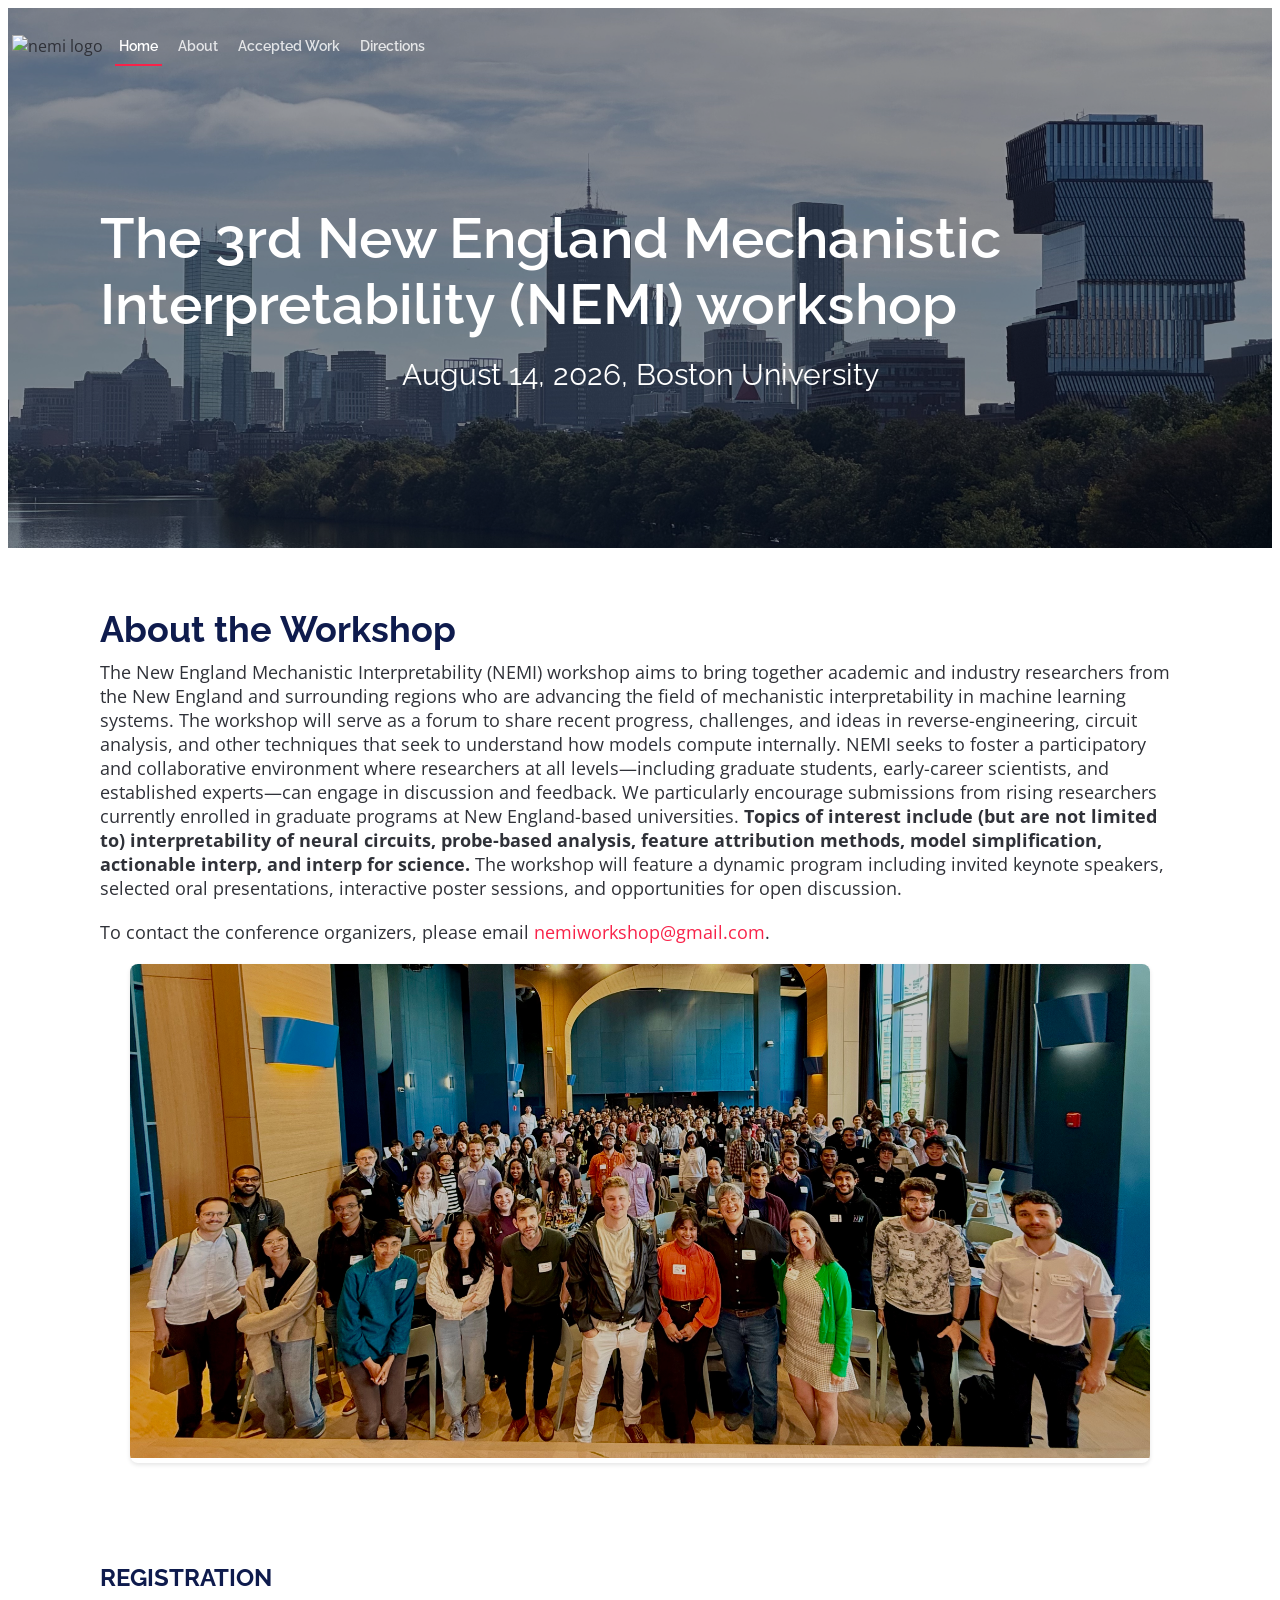
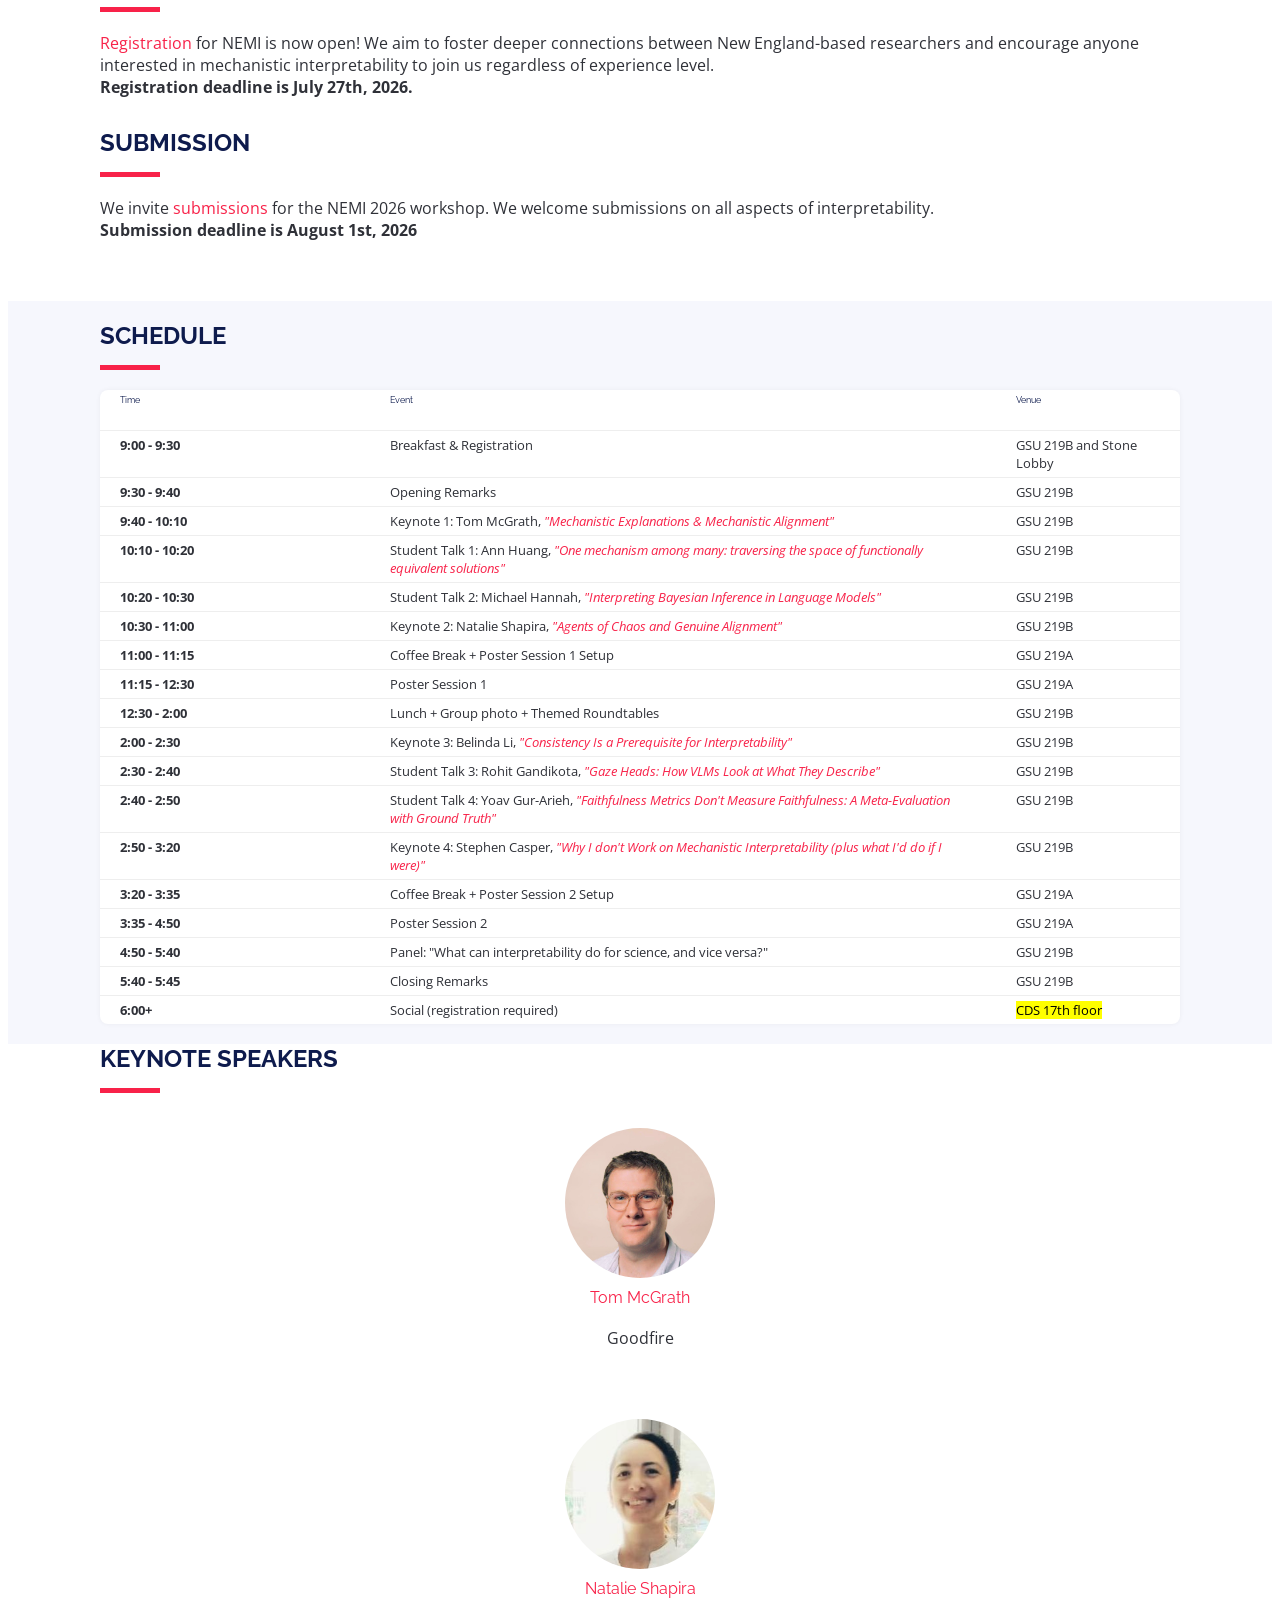
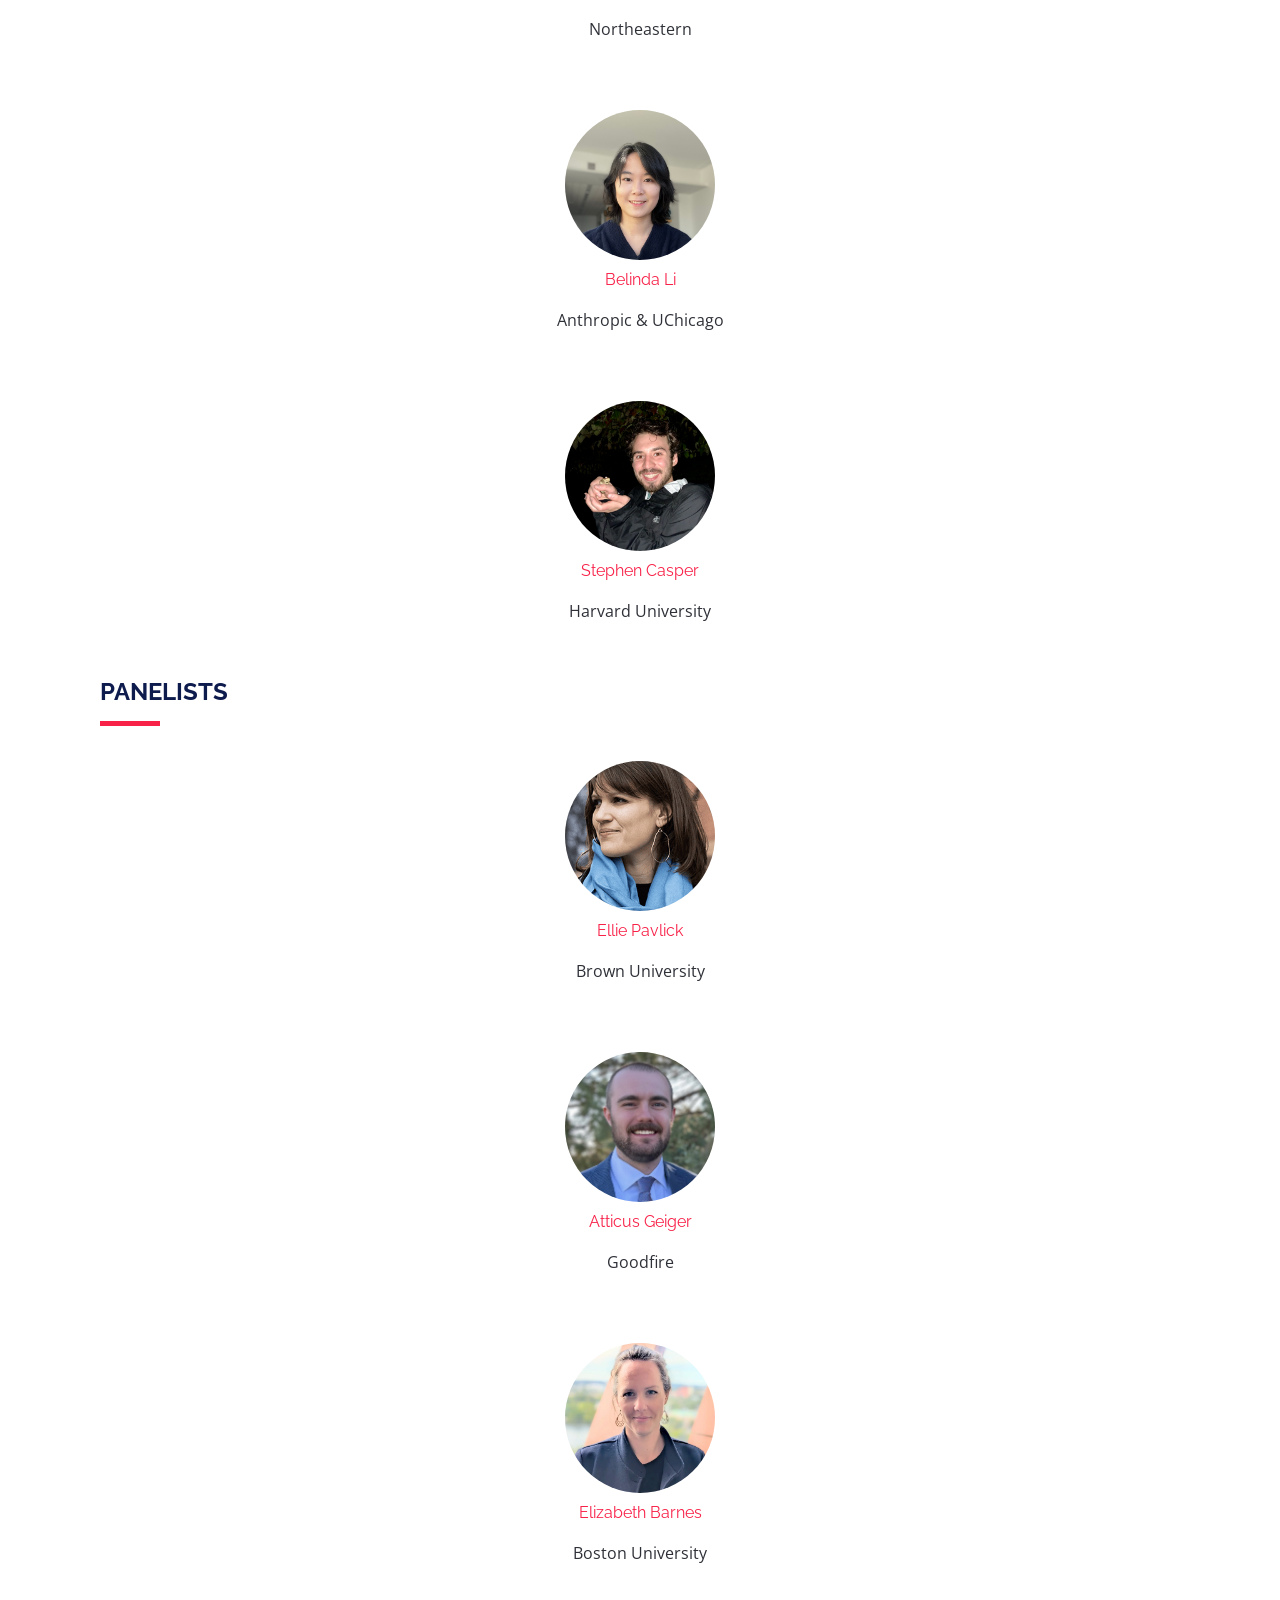
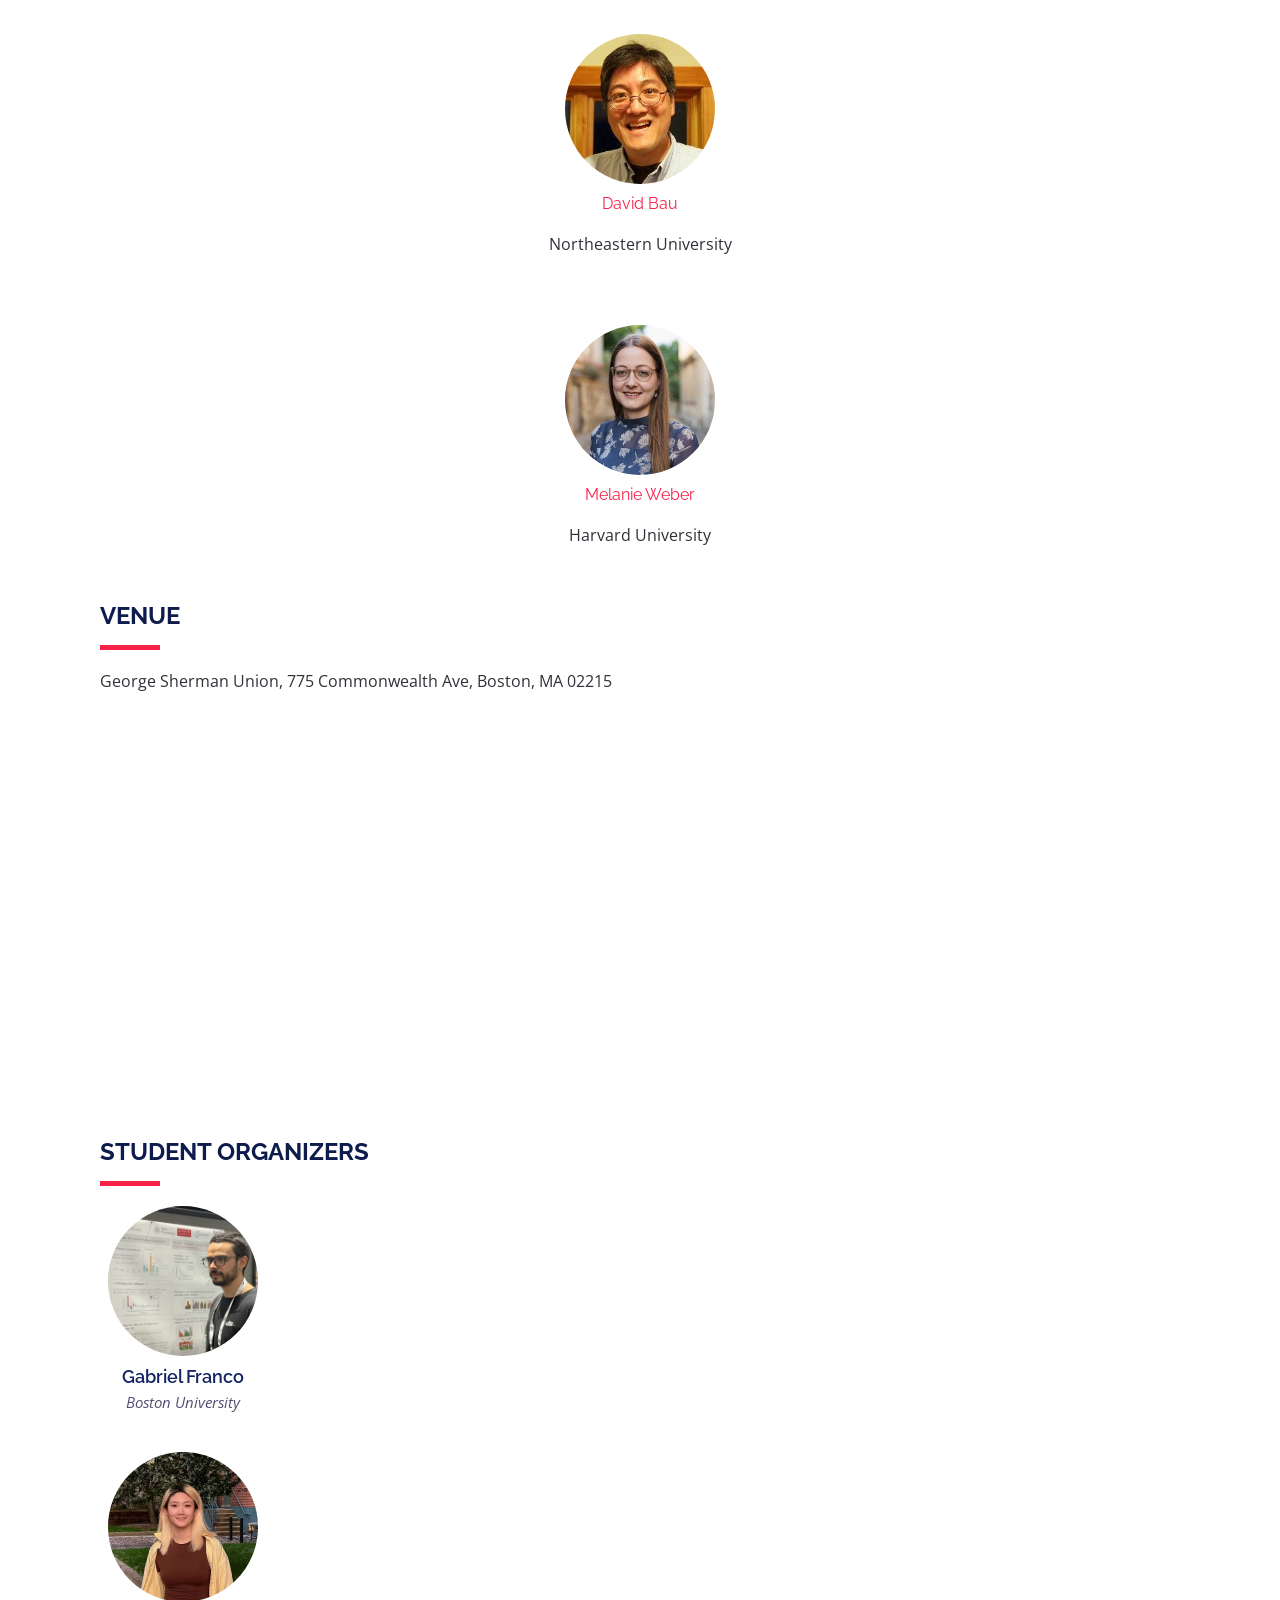
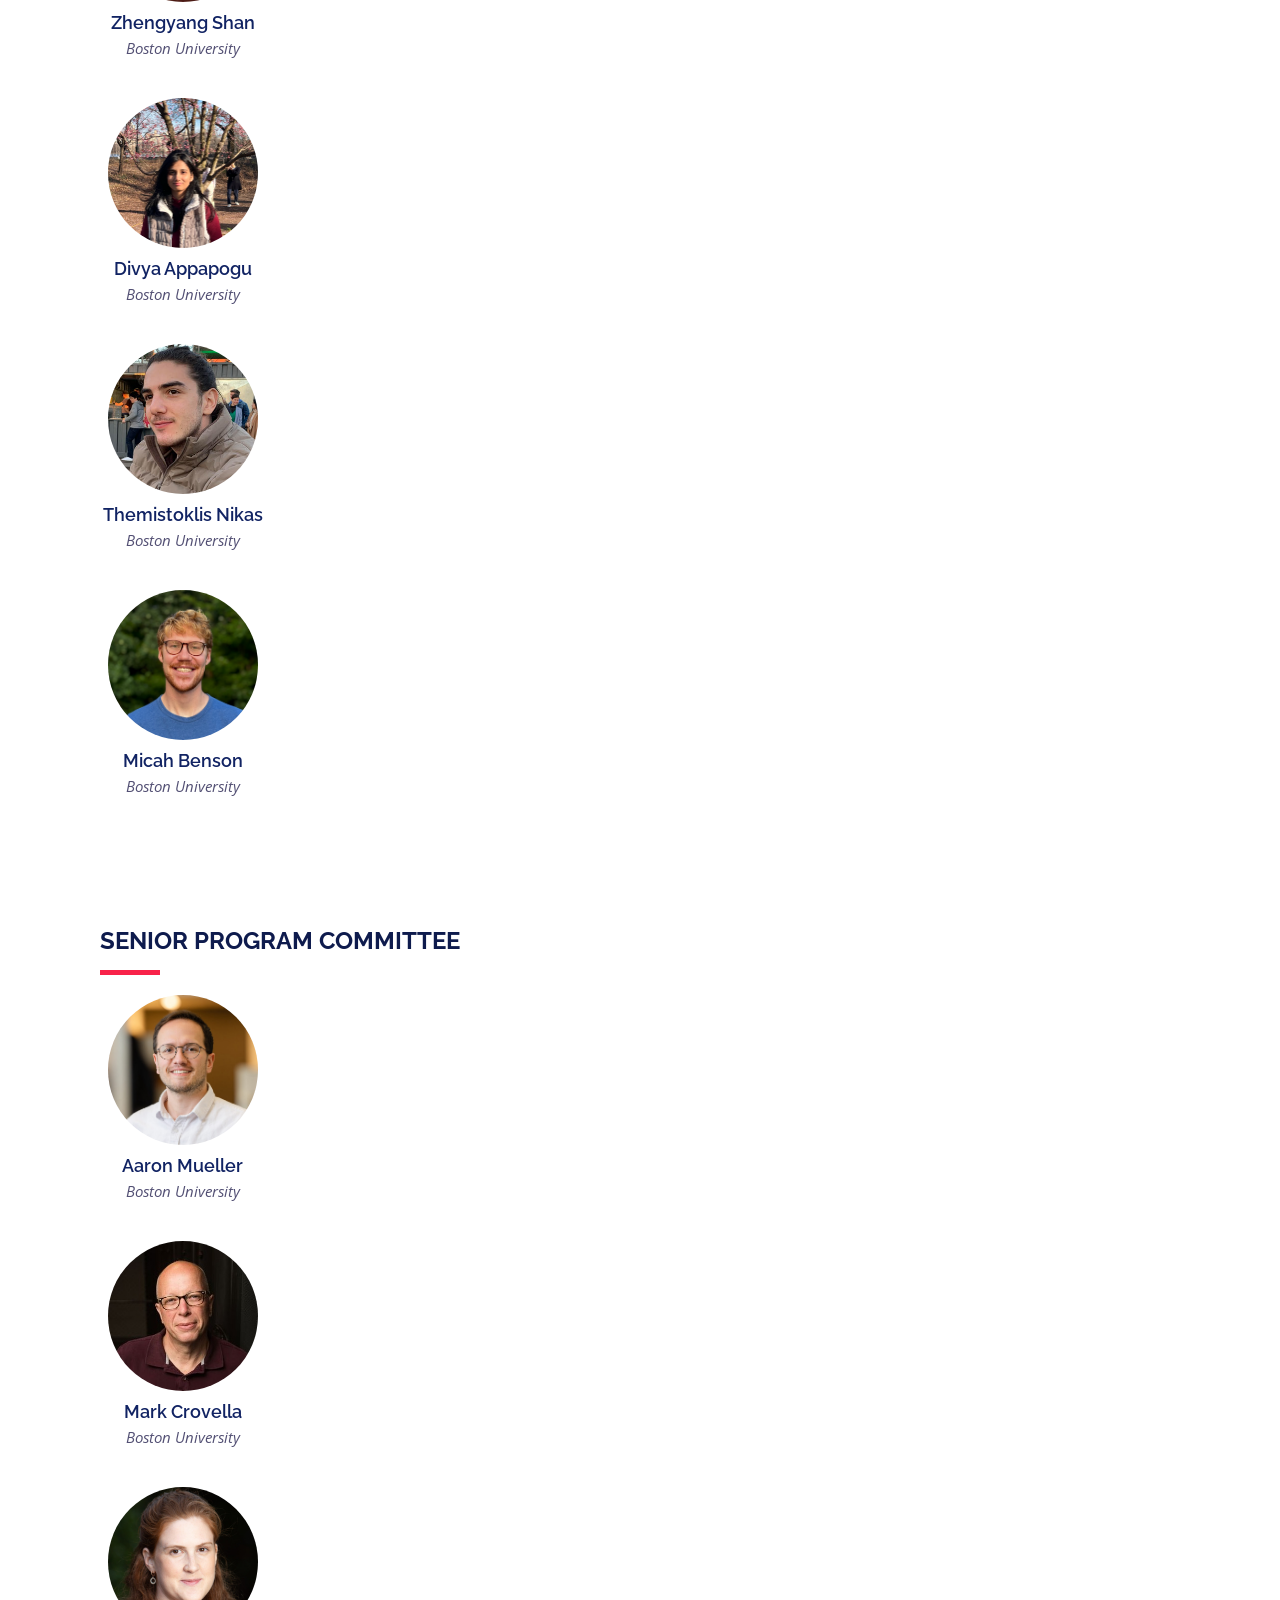
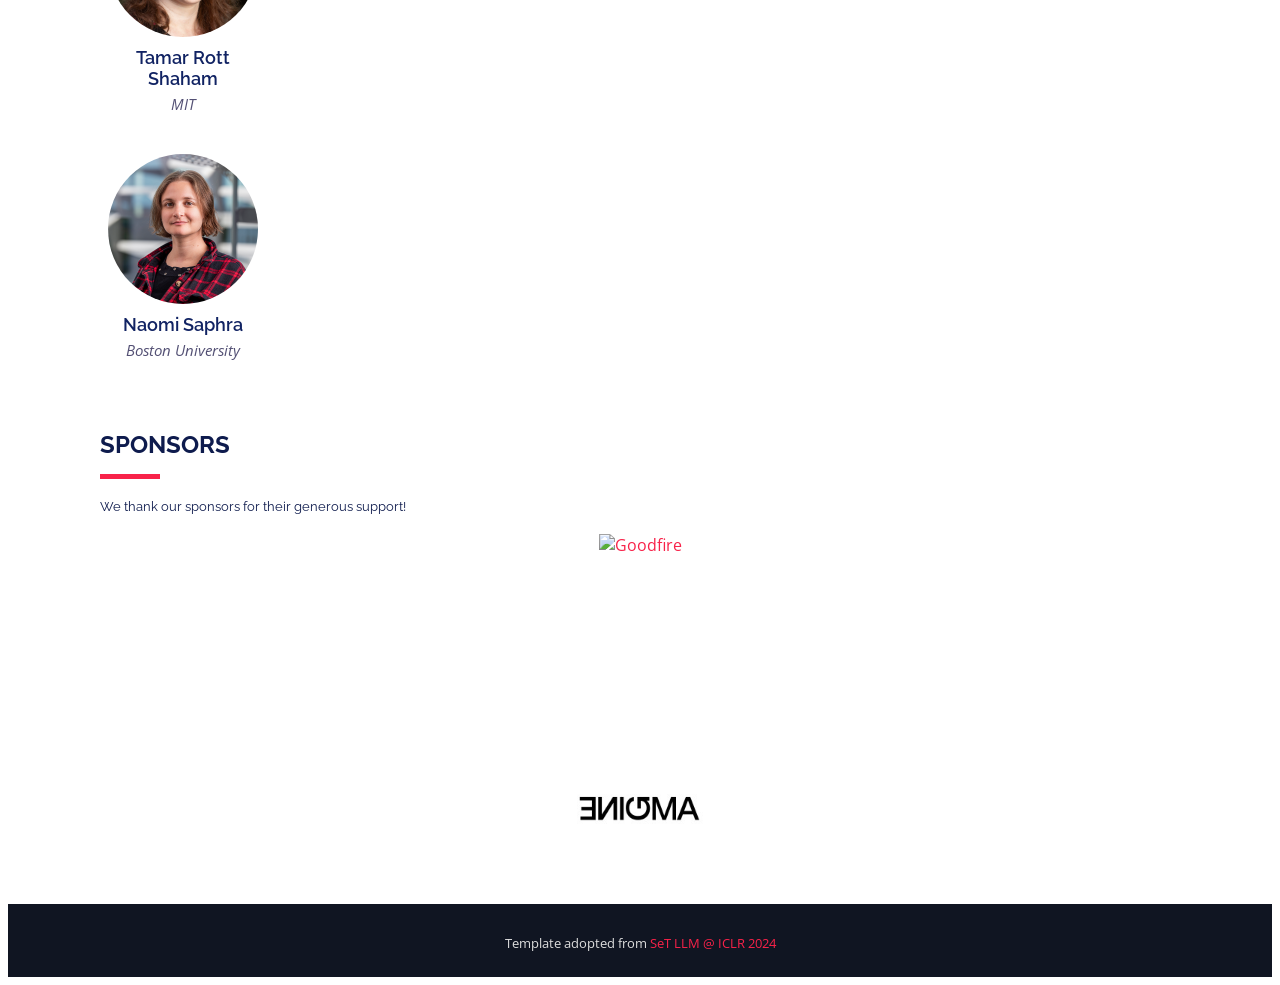
==== commit 78eddc82: "talk abstracts" ====
--- a/index.html
+++ b/index.html
@@ -500,22 +500,22 @@
               </tr>
               <tr>
                 <td><strong>9:40 - 10:10</strong></td>
-                <td>Keynote 1: Tom McGrath</td>
+                <td>Keynote 1: Tom McGrath, <i><a href="#" onclick="openModal('tom-modal'); return false;">"Mechanistic Explanations & Mechanistic Alignment"</a></i></td>
                 <td>GSU 219B</td>
               </tr>
               <tr>
                 <td><strong>10:10 - 10:20</strong></td>
-                <td>Student Talk 1: Ann Huang</td>
+                <td>Student Talk 1: Ann Huang, <i><a href="#" onclick="openModal('ann-modal'); return false;">"One mechanism among many: traversing the space of functionally equivalent solutions"</a></i></td>
                 <td>GSU 219B</td>
               </tr>
               <tr>
                 <td><strong>10:20 - 10:30</strong></td>
-                <td>Student Talk 2: Michael Hannah</td>
+                <td>Student Talk 2: Michael Hannah, <i><a href="#" onclick="openModal('michael-modal'); return false;">"Interpreting Bayesian Inference in Language Models"</a></i></td>
                 <td>GSU 219B</td>
               </tr>
               <tr>
                 <td><strong>10:30 - 11:00</strong></td>
-                <td>Keynote 2: Natalie Shapira</td>
+                <td>Keynote 2: Natalie Shapira, <i><a href="#" onclick="openModal('natalie-modal'); return false;">"Agents of Chaos and Genuine Alignment"</a></i></td>
                 <td>GSU 219B</td>
               </tr>
               <tr>
@@ -535,22 +535,22 @@
               </tr>
               <tr>
                 <td><strong>2:00 - 2:30</strong></td>
-                <td>Keynote 3: Belinda Li</td>
+                <td>Keynote 3: Belinda Li, <i><a href="#" onclick="openModal('belinda-modal'); return false;">"Consistency Is a Prerequisite for Interpretability"</a></i></td>
                 <td>GSU 219B</td>
               </tr>
               <tr>
                 <td><strong>2:30 - 2:40</strong></td>
-                <td>Student Talk 3: Rohit Gandikota</td>
+                <td>Student Talk 3: Rohit Gandikota, <i><a href="#" onclick="openModal('rohit-modal'); return false;">"Gaze Heads: How VLMs Look at What They Describe"</a></i></td>
                 <td>GSU 219B</td>
               </tr>
               <tr>
                 <td><strong>2:40 - 2:50</strong></td>
-                <td>Student Talk 4: Yoav Gur-Arieh</td>
+                <td>Student Talk 4: Yoav Gur-Arieh, <i><a href="#" onclick="openModal('yoav-modal'); return false;">"Faithfulness Metrics Don't Measure Faithfulness: A Meta-Evaluation with Ground Truth"</a></i></td>
                 <td>GSU 219B</td>
               </tr>
               <tr>
                 <td><strong>2:50 - 3:20</strong></td>
-                <td>Keynote 4: Stephen Casper</td>
+                <td>Keynote 4: Stephen Casper, <i><a href="#" onclick="openModal('stephen-modal'); return false;">"Why I don't Work on Mechanistic Interpretability (plus what I'd do if I were)"</a></i></td>
                 <td>GSU 219B</td>
               </tr>
               <tr>
@@ -575,7 +575,7 @@
               </tr>
               <tr>
                 <td><strong>6:00+</strong></td>
-                <td>Social (registration required and coming soon!)</td>
+                <td>Social (registration required)</td>
                 <td><mark>CDS 17th floor</mark></td>
               </tr>
             </tbody>
@@ -1118,16 +1118,16 @@
     }
   </script>
 
-  <div id="amil-modal" class="modal">
+  <div id="tom-modal" class="modal">
     <div class="modal-content">
-      <span class="close-modal" onclick="closeModal('amil-modal')">&times;</span>
+      <span class="close-modal" onclick="closeModal('tom-modal')">&times;</span>
       <div class="modal-body">
         <div class="modal-header">
-          <img src="assets/img/speakers/amil.jpg" alt="Amil Dravid">
+          <img src="assets/img/speakers/Tom.jpeg" alt="Tom McGrath">
           <div class="modal-header-info">
-            <h3>Amil Dravid</h3>
-            <p>UC Berkeley</p>
-            <p>Vision Transformers Don't Need Trained Registers</p>
+            <h3>Tom McGrath</h3>
+            <p>Goodfire</p>
+            <p>Mechanistic Explanations & Mechanistic Alignment</p>
           </div>
         </div>
         <!-- <div class="modal-section">
@@ -1136,21 +1136,43 @@
         </div> -->
         <div class="modal-section">
           <h4>Abstract</h4>
-          <p>We investigate the mechanism underlying a previously identified phenomenon in Vision Transformers – the emergence of high-norm tokens that lead to noisy attention maps (Darcet et al., 2024). We observe that in multiple models (e.g., CLIP, DINOv2), a sparse set of neurons is responsible for concentrating high-norm activations on outlier tokens, leading to irregular attention patterns and degrading downstream visual processing. While the existing solution for removing these outliers involves retraining models from scratch with additional learned register tokens, we use our findings to create a training-free approach to mitigate these artifacts. By shifting the high-norm activations from our discovered register neurons into an additional untrained token, we can mimic the effect of register tokens on a model already trained without registers. We demonstrate that our method produces cleaner attention and feature maps, enhances performance over base models across multiple downstream visual tasks, and achieves results comparable to models explicitly trained with register tokens. We then extend test-time registers to off-the-shelf vision-language models to improve their interpretability. Our results suggest that test-time registers effectively take on the role of register tokens at test-time, offering a training-free solution for any pre-trained model released without them.</p>
+          <p>In this talk I'll make three claims:</p>
+          <p>First, interpretability should aim at mechanistic explanations - explanations more like programs over variables - rather than annotated execution traces, and I’ll discuss methodological approaches that move in this direction.</p>
+          <p>Second, interpretability is a natural science and should try to advance as such: by building and testing hypotheses and abstractions in ways that interact with one another and are open to contradiction. I’ll suggest attempting to reverse engineer a small number of model organisms exhaustively as the best way to proceed here, and discuss ways that automation can accelerate this.</p>
+          <p>Third, and perhaps most controversially: the most promising result of all this is mechanistic alignment: steering training with interpretability, rather than solely monitoring inference (though we should do that too!). The central problem is doing this without breaking our ability to use interpretability to monitor - I’ll discuss potential approaches to this challenge.</p>
         </div>
       </div>
     </div>
   </div>
-  <div id="michael-modal" class="modal">
+  <div id="natalie-modal" class="modal">
     <div class="modal-content">
-      <span class="close-modal" onclick="closeModal('michael-modal')">&times;</span>
+      <span class="close-modal" onclick="closeModal('natalie-modal')">&times;</span>
       <div class="modal-body">
         <div class="modal-header">
-          <img src="assets/img/speakers/michael.jpg" alt="Michael Hanna">
+          <img src="assets/img/speakers/Natalie.jpeg" alt="Natalie Shapira">
           <div class="modal-header-info">
-            <h3>Michael Hanna</h3>
-            <p>University of Amsterdam</p>
-            <p>Circuit-tracer: A New Library for Feature Circuits</p>
+            <h3>Natalie Shapira</h3>
+            <p>Northeastern</p>
+            <p>Agents of Chaos and Genuine Alignment</p>
+          </div>
+        </div>
+        <div class="modal-section">
+          <h4>Abstract</h4>
+          <p>Recent advances in AI have led to increasingly autonomous systems exhibiting what is often referred to as agentic behavior, including goal-directed planning, strategy adaptation, decision-making, and interaction with complex environments. While such capabilities are promising, they also introduce potential risks, including misalignment and unintended emergent behaviors that are difficult to anticipate or control. In this talk, I highlight how agentic models can exhibit failure modes that resemble "agents of chaos," producing unpredictable, misaligned, or strategically opaque behavior.  I continue by describing the alignment problem and suggest a new approach - Genuine Alignment. I conclude with an example that shows how AI safety can be improved by mechanistic interpretability.</p>
+        </div>
+      </div>
+    </div>
+  </div>
+  <div id="belinda-modal" class="modal">
+    <div class="modal-content">
+      <span class="close-modal" onclick="closeModal('belinda-modal')">&times;</span>
+      <div class="modal-body">
+        <div class="modal-header">
+          <img src="assets/img/speakers/Belinda.jpeg" alt="Belinda Li">
+          <div class="modal-header-info">
+            <h3>Belinda Li</h3>
+            <p>Anthropic & U Chicago</p>
+            <p>Consistency Is a Prerequisite for Interpretability</p>
           </div>
         </div>
         <!-- <div class="modal-section">
@@ -1159,21 +1181,41 @@
         </div> -->
         <div class="modal-section">
           <h4>Abstract</h4>
-          <p>Feature circuits aim to shed light on LLM behavior by identifying the features that are causally responsible for a given LLM output, and connecting them into a directed graph, or circuit, that explains how both each feature and each output arose. However, performing circuit analysis is challenging: the tools for finding, visualizing, and verifying feature circuits are complex and spread across multiple libraries. To solve this, we introduce circuit-tracer, an open-source library for identifying feature circuits. circuit-tracer provides an integrated pipeline for finding, visualizing, annotating, and performing interventions on such feature circuits, tested on models with up to 14 billion parameters. We make circuit-tracer available to both developers and end users, via integration with tools such as Neuronpedia, which provides a user-friendly interface.</p>
+          <p>The interpretability of a system is bounded by the regularities it exhibits: however good our explanation tools become, their predictiveness is limited by the entropy of what they explain. At some point we should ask whether our limitations reflect a flaw in the tools or in the underlying system. This talk argues for starting from the latter. This is not a return to symbolic or interpretable-by-design approaches, but an argument for building models that are behaviorally self-consistent.</p>
+          <p>I'll begin by presenting a general framework for optimizing models for self-consistency, then focus on introspection as its natural reference point: rather than asking a model to conform to an externally imposed theory of how it should work, we ask it to conform to its own account of how it does, or, in the other direction, ask that account to be faithful to what the model actually does. Beyond regularization, this allows us to treat introspective explanations as an interpretability method in their own right. Drawing on work training self-descriptions to be faithful to a model's internals, counterfactual behaviors, and professed values, I'll show encouraging generalization within each. I’ll also discuss ongoing work and open problems in doing this training at scale. Finally, I’ll close by arguing that interpretability researchers should take part in designing and training AI systems, not only in analyzing them afterward.</p>
         </div>
       </div>
     </div>
   </div>
-  <div id="helena-modal" class="modal">
+  <div id="stephen-modal" class="modal">
     <div class="modal-content">
-      <span class="close-modal" onclick="closeModal('helena-modal')">&times;</span>
+      <span class="close-modal" onclick="closeModal('stephen-modal')">&times;</span>
       <div class="modal-body">
         <div class="modal-header">
-          <img src="assets/img/speakers/helena.jpg" alt="Helena Casademunt">
+          <img src="assets/img/speakers/Cas.jpg" alt="Stephen Casper">
           <div class="modal-header-info">
-            <h3>Helena Casademunt</h3>
+            <h3>Stephen Casper</h3>
             <p>Harvard University</p>
-            <p>Steering Out-of-Distribution Generalization with Concept Ablation Fine-Tuning</p>
+            <p>Why I Don't Work on Mechanistic Interpretability (plus what I'd do if I were)</p>
+          </div>
+        </div>
+        <div class="modal-section">
+          <h4>Abstract</h4>
+          <p>The goal of this talk is to get you to quit working on mechanistic interpretability. But even if I fall short, my hope is to offer useful material for thinking critically about your work. We will work through three layers of objections to interpretability research: the "engineer's" argument, the "investor's" argument, and the "red-pill" argument before questioning if and how interpretability research could have prevented major recent AI incidents. Finally, we will conclude with ideas about several neglected directions for interpretability research that I would be the most interested to see. </p>
+        </div>
+      </div>
+    </div>
+  </div>
+  <div id="ann-modal" class="modal">
+    <div class="modal-content">
+      <span class="close-modal" onclick="closeModal('ann-modal')">&times;</span>
+      <div class="modal-body">
+        <div class="modal-header">
+          <img src="assets/img/speakers/ann.jpeg" alt="Ann Huang">
+          <div class="modal-header-info">
+            <h3>Ann Huang</h3>
+            <p>Harvard</p>
+            <p>One Mechanism Among Many: Traversing the space of functionally equivalent solutions</p>
           </div>
         </div>
         <!-- <div class="modal-section">
@@ -1182,70 +1224,26 @@
         </div> -->
         <div class="modal-section">
           <h4>Abstract</h4>
-          <p>Fine-tuning large language models (LLMs) can lead to unintended out-of-distribution generalization. Standard approaches to this problem rely on modifying training data, for example by adding data that better specify the intended generalization. However, this is not always practical. We introduce Concept Ablation Fine-Tuning (CAFT), a technique that leverages interpretability tools to control how LLMs generalize from fine-tuning, without needing to modify the training data or otherwise use data from the target distribution. Given a set of directions in an LLM's latent space corresponding to undesired concepts, CAFT works by ablating these concepts with linear projections during fine-tuning, steering the model away from unintended generalizations. We successfully apply CAFT to three fine-tuning tasks, including emergent misalignment, a phenomenon where LLMs fine-tuned on a narrow task generalize to give egregiously misaligned responses to general questions. Without any changes to the fine-tuning data, CAFT reduces misaligned responses by 10x without degrading performance on the training distribution. Overall, CAFT represents a novel approach for steering LLM generalization without modifying training data.</p>
+          <p>A central promise of mechanistic interpretability is that when we reverse-engineer a trained model, we can uncover a generalizable mechanism for how the model transforms input data to achieve a specific task. But is that mechanism a universal one, uniquely determined by the task, or just one of many the task admits? We argue that learning problems in the era of overparameterized models are underspecified, and each one admits an entire manifold of functionally equivalent solutions; training samples only a subset of it, one shaped by the learning dynamics and implicit bias of the optimizer.</p>
+          <p>To study the structure of the solution space and what’s shared across all solutions, we develop a scalable method to traverse the weight space of any differentiable network while preserving task performance, which we call Hessian null space continuation. Near a solution, the parameter Hessian encodes the local loss landscape geometry – moving along its parameter directions with small eigenvalues preserves the loss while reshaping the network representations. Our method repeatedly steps along these flat directions and gradient descent on a function-preserving loss, so the network maintains its outputs while reorganizing its internal computations.</p>
+          <p>We show that we can find maximally diverse solutions by traversing the weight space in the direction that minimizes a similarity metric such as Centered Kernel Alignment. Applied to RNNs trained on a memory task and Vision Transformers trained on ImageNet, we find solutions that are geometrically and dynamically distinct. In networks trained on a target pursuit Reinforcement Learning task, our method finds policies with distinct behavioral strategies at preserved reward. We further show that the representational freedom of networks grows with model size and shrinks with task complexity.</p>
+          <p>Overall, we demonstrate that the task itself does not enforce the solution: a circuit mechanism discovered from one trained model is only one point in a space of functionally equivalent solutions. By constructing this manifold explicitly, our method allows us to separate what is conserved across all solutions, and therefore demanded by the task, from what is idiosyncratic to the particular solution that training happened to select.</p>
         </div>
       </div>
     </div>
   </div>
-  <div id="andrew-modal" class="modal">
+
+  <!-- Modal for Michael Hannah -->
+  <div id="michael-modal" class="modal">
     <div class="modal-content">
-      <span class="close-modal" onclick="closeModal('andrew-modal')">&times;</span>
+      <span class="close-modal" onclick="closeModal('michael-modal')">&times;</span>
       <div class="modal-body">
         <div class="modal-header">
-          <img src="assets/img/speakers/andrew.jpg" alt="Andrew Lee">
+          <img src="assets/img/speakers/michael.jpg" alt="Michael Hannah">
           <div class="modal-header-info">
-            <h3>Andrew Lee</h3>
-            <p>Harvard University</p>
-            <p>Shared Global and Local Geometry of Language Model Embeddings</p>
-          </div>
-        </div>
-        <!-- <div class="modal-section">
-          <h4>Abstract</h4>
-          <p>Transformers are still the dominant architecture for language modeling (and generative AI more broadly). This talk will speculate on how Transformers (in particular the attention mechanism) will change over the near future.</p>
-        </div> -->
-        <div class="modal-section">
-          <h4>Abstract</h4>
-          <p>Researchers have recently suggested that models share common representations. In our work, we find numerous geometric similarities across the token embeddings of large language models. First, we find ``global'' similarities: token embeddings often share similar relative orientations. Next, we characterize local geometry in two ways: (1) by using Locally Linear Embeddings, and (2) by defining a simple measure for the intrinsic dimension of each embedding. Both characterizations allow us to find local similarities across token embeddings. Additionally, our intrinsic dimension demonstrates that embeddings lie on a lower dimensional manifold, and that tokens with lower intrinsic dimensions often have semantically coherent clusters, while those with higher intrinsic dimensions do not. Based on our findings, we introduce EMB2EMB, a simple application to linearly transform steering vectors from one language model to another, despite the two models having different dimensions.</p>
-        </div>
-      </div>
-    </div>
-  </div>
-  <!-- Modal for Tamar Rott Shaham -->
-  <div id="tamar-modal" class="modal">
-    <div class="modal-content">
-      <span class="close-modal" onclick="closeModal('tamar-modal')">&times;</span>
-      <div class="modal-body">
-        <div class="modal-header">
-          <img src="assets/img/speakers/tamar.jpg" alt="Tamar Rott Shaham">
-          <div class="modal-header-info">
-            <h3>Tamar Rott Shaham</h3>
-            <p>MIT</p>
-            <p>Can Language Models Interpret Humans?</p>
-          </div>
-        </div>
-        <!-- <div class="modal-section">
-          <h4>Abstract</h4>
-          <p>Transformers are still the dominant architecture for language modeling (and generative AI more broadly). This talk will speculate on how Transformers (in particular the attention mechanism) will change over the near future.</p>
-        </div> -->
-        <div class="modal-section">
-          <h4>Bio</h4>
-          <p>Tamar Rott Shaham is an incoming assistant professor at the Faculty of Mathematics and Computer Science at Weizmann. She is currently a postdoctoral researcher at MIT CSAIL in Antonio Torralba’s lab. She received her PhD from the ECE Technion, supervised by Prof. Tomer Michaeli. Tamar has received several awards, including the ICCV 2019 Best Paper Award (Marr Prize), the Google WTM Scholarship, the Adobe Research Fellowship, the Rothchild Postdoctoral Fellowship, the Vatat-Zuckerman Postdoctoral Scholarship and the Schmidt Postdoctoral Award.</p>
-        </div>
-      </div>
-    </div>
-  </div>
-
-  <!-- Modal for Ekdeep Singh Lubana -->
-  <div id="ekdeep-modal" class="modal">
-    <div class="modal-content">
-      <span class="close-modal" onclick="closeModal('ekdeep-modal')">&times;</span>
-      <div class="modal-body">
-        <div class="modal-header">
-          <img src="assets/img/speakers/ekdeep.jpeg" alt="Ekdeep Singh Lubana">
-          <div class="modal-header-info">
-            <h3>Ekdeep Singh Lubana</h3>
-            <p>Harvard</p>
-            <p>Looking Inwards: Implicit Assumptions Formally Constrain Mechanistic Interpretability</p>
+            <h3>Michael Hannah</h3>
+            <p>University of Amsterdam</p>
+            <p>Interpreting Bayesian Inference in Language Models</p>
           </div>
         </div>
         <!-- <div class="modal-section">
@@ -1253,24 +1251,24 @@
           <p>Even after fine-tuning and reinforcement learning, language models can be difficult to control reliably with prompts alone. This talk proposes a new approach to specifying and executing tasks using language models, based on probabilistic programming. Language model probabilistic programs precisely and compositionally specify target distributions from which to generate samples. These distributions generally arise by applying hard and soft constraints to the default output distributions of one or more LMs. Samples can then be drawn approximately from these target distributions using sequential Monte Carlo — and their quality improved via test-time scaling of the number of particles used by the algorithm. This talk will demonstrate that language model probabilistic programs can improve downstream performance on a broad variety of tasks, from Python code generation to molecule synthesis to trip planning. It will also show how language models can themselves write language model probabilistic programs, enabling small LMs can outperform frontier models on a number of challenging tasks.</p>
         </div> -->
         <div class="modal-section">
-          <h4>Bio</h4>
-          <p>Ekdeep Singh Lubana is a research fellow at the CBS-NTT Program in Physics of Intelligence at Harvard University. His research focuses on developing predictive theories for phenomena observed during evaluation and deployment of neural networks—e.g., emergent learning curves, in-context learning novel concept structures, and effects of post-training. His recent work has focused on making explicit assumptions underlying tools popularly used for neural network interpretability. Ekdeep completed a PhD co-affiliated at University of Michigan and Center for Brain Science, Harvard.</p>
+          <h4>Abstract</h4>
+          <p>LMs' behavior sometimes reflects Bayesian reasoning strategies, but do they implement Bayesian reasoning internally? In this paper, we test this using the number game, a classic setting from cognitive science where participants see a set of numbers compatible with an unstated rule, and must infer if a query number is also compatible. We first examine LMs' behavior on the task, finding that they reproduce many human behaviors, and can be relatively well fit by a Bayesian model. We next find the circuits responsible for increasing the LM's confidence in its answers, and the neurons representing the hypotheses that LMs entertain. We then return to our Bayesian model, using our knowledge of the model's circuits to update its functional form and construct an interpretable, explicit model of LM behavior without any parameters learned from model outputs. Finally, we show how the mechanisms behind this circuit are re-used across many different tasks.</p>
         </div>
       </div>
     </div>
   </div>
 
-  <!-- Modal for Lee Sharkey -->
-  <div id="lee-modal" class="modal">
+  <!-- Modal for Rohit -->
+  <div id="rohit-modal" class="modal">
     <div class="modal-content">
-      <span class="close-modal" onclick="closeModal('lee-modal')">&times;</span>
+      <span class="close-modal" onclick="closeModal('rohit-modal')">&times;</span>
       <div class="modal-body">
         <div class="modal-header">
-          <img src="assets/img/speakers/lee.webp" alt="Lee Sharkey">
+          <img src="assets/img/speakers/rohit.jpeg" alt="Rohit Gandikota">
           <div class="modal-header-info">
-            <h3>Lee Sharkey</h3>
-            <p>Goodfire</p>
-            <p>Mech Interp: Where should we go from here?</p>
+            <h3>Rohit Gandikota</h3>
+            <p>Northeastern</p>
+            <p>Gaze Heads: How VLMs Look at What They Describe</p>
           </div>
         </div>
         <!-- <div class="modal-section">
@@ -1278,24 +1276,24 @@
           <p>Abstract coming soon.</p>
         </div> -->
         <div class="modal-section">
-          <h4>Bio</h4>
-          <p>Lee is a Principal Investigator at Goodfire (London) where his team work on developing new interpretability methods. His previous work includes Attribution-based Parameter Decomposition and sparse autoencoders as a solution to superposition. Prior to Goodfire, Lee co-founded Apollo Research and led the interpretability team there.</p>
+          <h4>Abstract</h4>
+          <p>How a vision-language model internally solves the task of describing an image is far from obvious. We find that the model develops a specific mechanism for this: a small set of attention heads in its language-model backbone, which we call gaze heads, whose attention tracks the image region the model is currently describing. We find them with a simple correlation score from a few forward passes, using comic strips as a controlled testbed where narrative order is laid out spatially. These gaze heads do not just track the image tokens being described: redirecting their attention to a chosen region forces the VLM to describe that region instead. A single attention-mask intervention on the top-100 gaze heads, fewer than 9% of all heads, steers the model's answer to any chosen comic panel at 83.1% accuracy, while the same intervention on random heads fails to redirect the answer, and intervening on all heads destroys generation. The same lever also extends to continuous control: switching the gaze target mid-generation makes the model wrap up its current panel description and move to the new one within a few tokens. Beyond comics, the same intervention redirects answers to chosen regions in natural COCO images. The mechanism further recurs across model sizes from 2B to 32B parameters and across other VLM architectures, although some frozen-encoder families show no comparable head set. More broadly, this shows that targeted edits identified through mechanistic analysis can serve as practical inference-time levers for steering multimodal model behavior, without any retraining. Our code, interactive demo, and datasets are available at https://gaze.baulab.info/</p>
         </div>
       </div>
     </div>
   </div>
 
-  <!-- Modal for Aaron Mueller -->
-  <div id="aaron-modal" class="modal">
+  <!-- Modal for Yoav -->
+  <div id="yoav-modal" class="modal">
     <div class="modal-content">
-      <span class="close-modal" onclick="closeModal('aaron-modal')">&times;</span>
+      <span class="close-modal" onclick="closeModal('yoav-modal')">&times;</span>
       <div class="modal-body">
         <div class="modal-header">
-          <img src="assets/img/speakers/aaron.jpeg" alt="Aaron Mueller">
+          <img src="assets/img/speakers/yoav.jpg" alt="Yoav Gur-Arieh">
           <div class="modal-header-info">
-            <h3>Aaron Mueller</h3>
-            <p>Boston University</p>
-            <p>Beyond Human Concepts: Evaluating and Applying Unsupervised Interpretability</p>
+            <h3>Yoav Gur-Arieh</h3>
+            <p>Tel Aviv University</p>
+            <p>Faithfulness Metrics Don't Measure Faithfulness: A Meta-Evaluation with Ground Truth</p>
           </div>
         </div>
         <!-- <div class="modal-section">
@@ -1303,8 +1301,10 @@
           <p>We describe recent methods that enable large language models (LLMs) to self-improve, increasing their performance on tasks relevant to human users. In particular we describe the methods of Self-Rewarding LLMs (https://arxiv.org/abs/2401.10020), Iterative Reasoning Preference Optimization (https://arxiv.org/abs/2404.19733), Thinking LLMs (https://arxiv.org/abs/2410.10630), Meta-Rewarding LLMs (https://arxiv.org/abs/2407.19594), and more!</p>
         </div> -->
         <div class="modal-section">
-          <h4>Bio</h4>
-          <p>Aaron Mueller is an assistant professor in the Department of Computer Science at Boston University. His research centers on developing methods and evaluations for mechanistic interpretability inspired by causal and linguistic principles, and applying these for precise model control and improved efficiency. He completed a Ph.D. at Johns Hopkins University and was a Zuckerman postdoctoral fellow at Northeastern and the Technion. His work has been published in ML and NLP venues (such as ICLR, ACL, and EMNLP) and has won awards at TMLR and ACL. He has recently been featured in the New York Times (2023) and IEEE Spectrum (2024) as an organizer of the BabyLM Challenge.</p>
+          <h4>Abstract</h4>
+          <p>Chains of thought (CoTs) have become central in interpreting and auditing behaviors of large language models. Yet growing evidence suggests that these traces often fail to faithfully represent the computations behind a model's predictions. Several faithfulness metrics have been proposed, but whether they indeed measure faithfulness remains unknown. Answering this requires ground-truth labels, which are hard to obtain since internal computations are not directly observable. Consequently, most works proposing metrics report only absolute scores or comparisons to prior metrics, and the few existing benchmarks rely on proxies like plausibility or importance, properties orthogonal to faithfulness that can mislead about whether a CoT can be trusted.</p>
+          <p>We address this challenge by constructing tasks whose outputs reveal which intermediate computations must have produced them, and developing an automated labeling pipeline that yields ground-truth faithfulness labels at both the step and CoT level.</p>
+          <p>Building on this methodology, we present BonaFide, a benchmark of 3,066 labeled CoTs across 13 tasks and 10 models, and use it to conduct the first systematic evaluation of prominent faithfulness metrics. Our experiments show that most metrics perform near chance, exhibit strong prediction biases and degrade on longer CoTs. The best metric reaches only 0.70 AUROC at the CoT level while another reaches 0.59 at the step level, with neither transferring across settings, while entailing prohibitively high computational cost. Our results expose fundamental gaps in current faithfulness evaluation and call for the development of more reliable and efficient metrics.</p>
         </div>
       </div>
     </div>
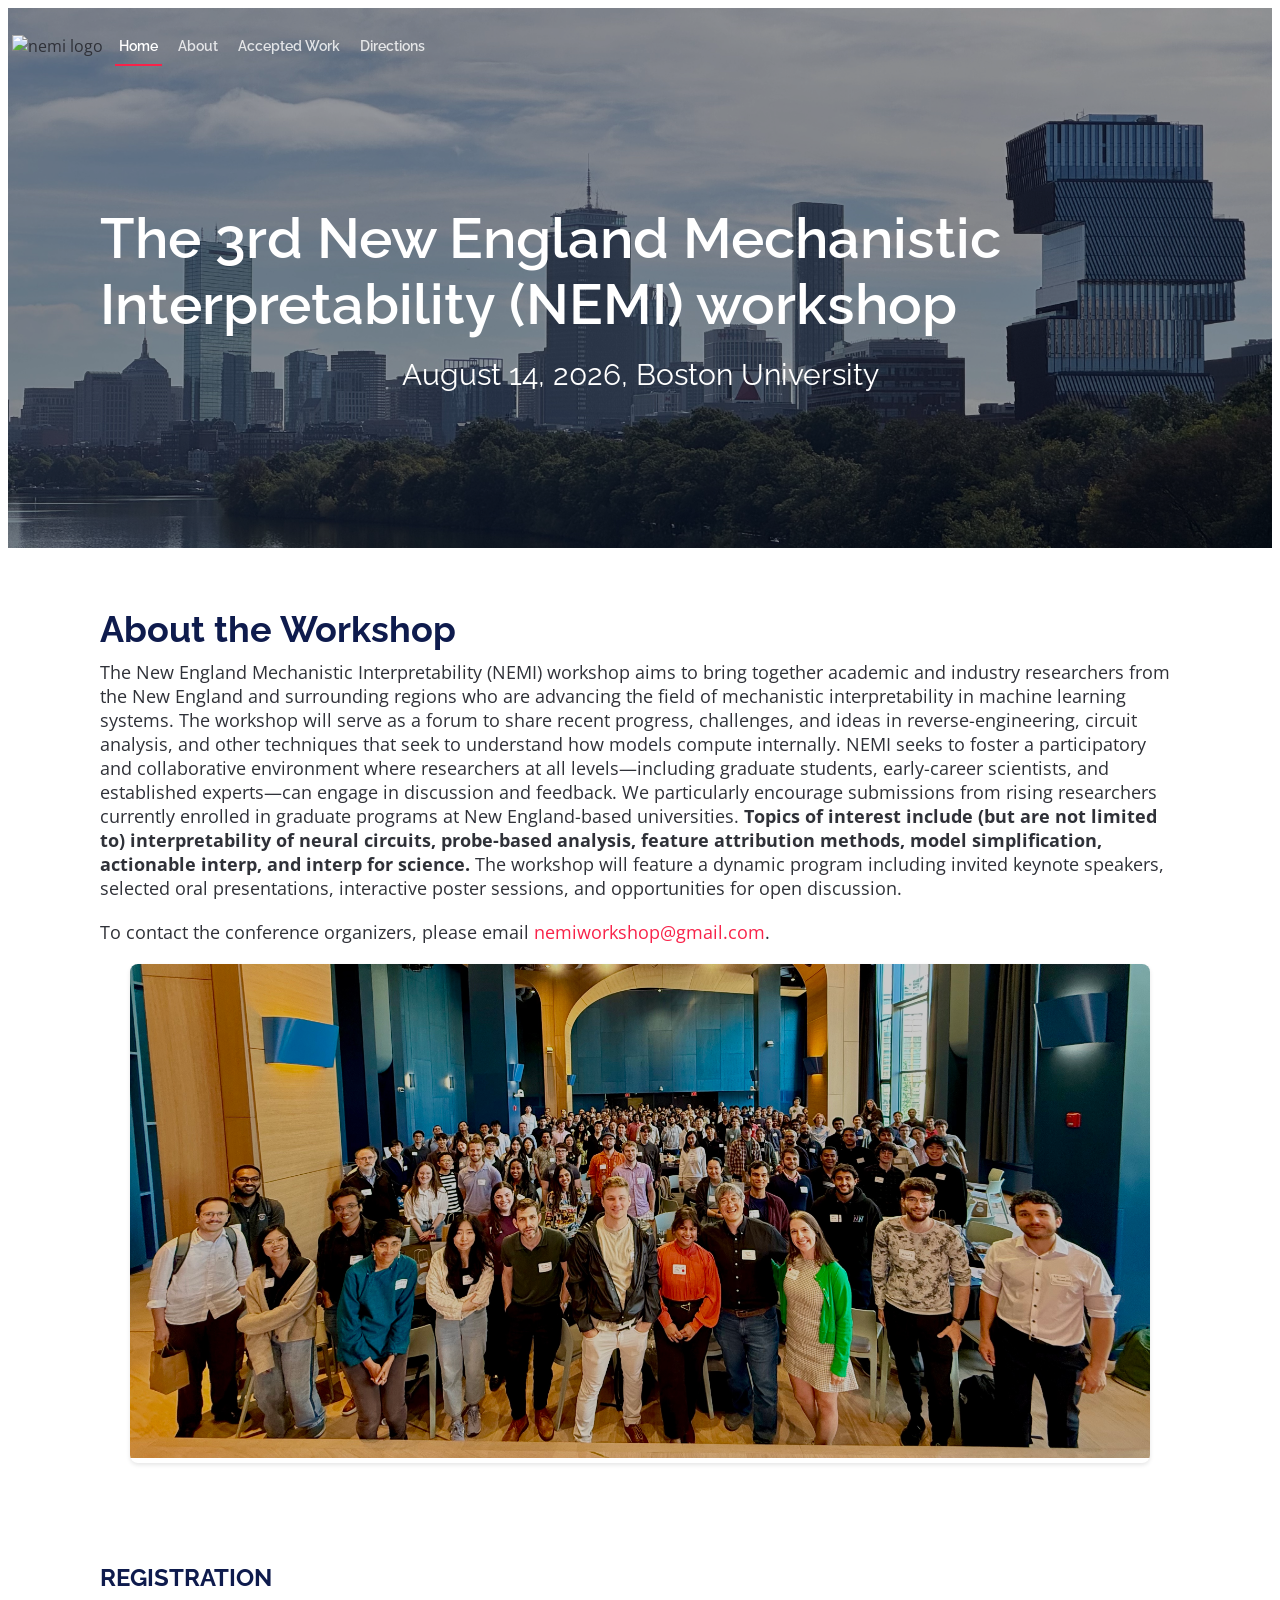
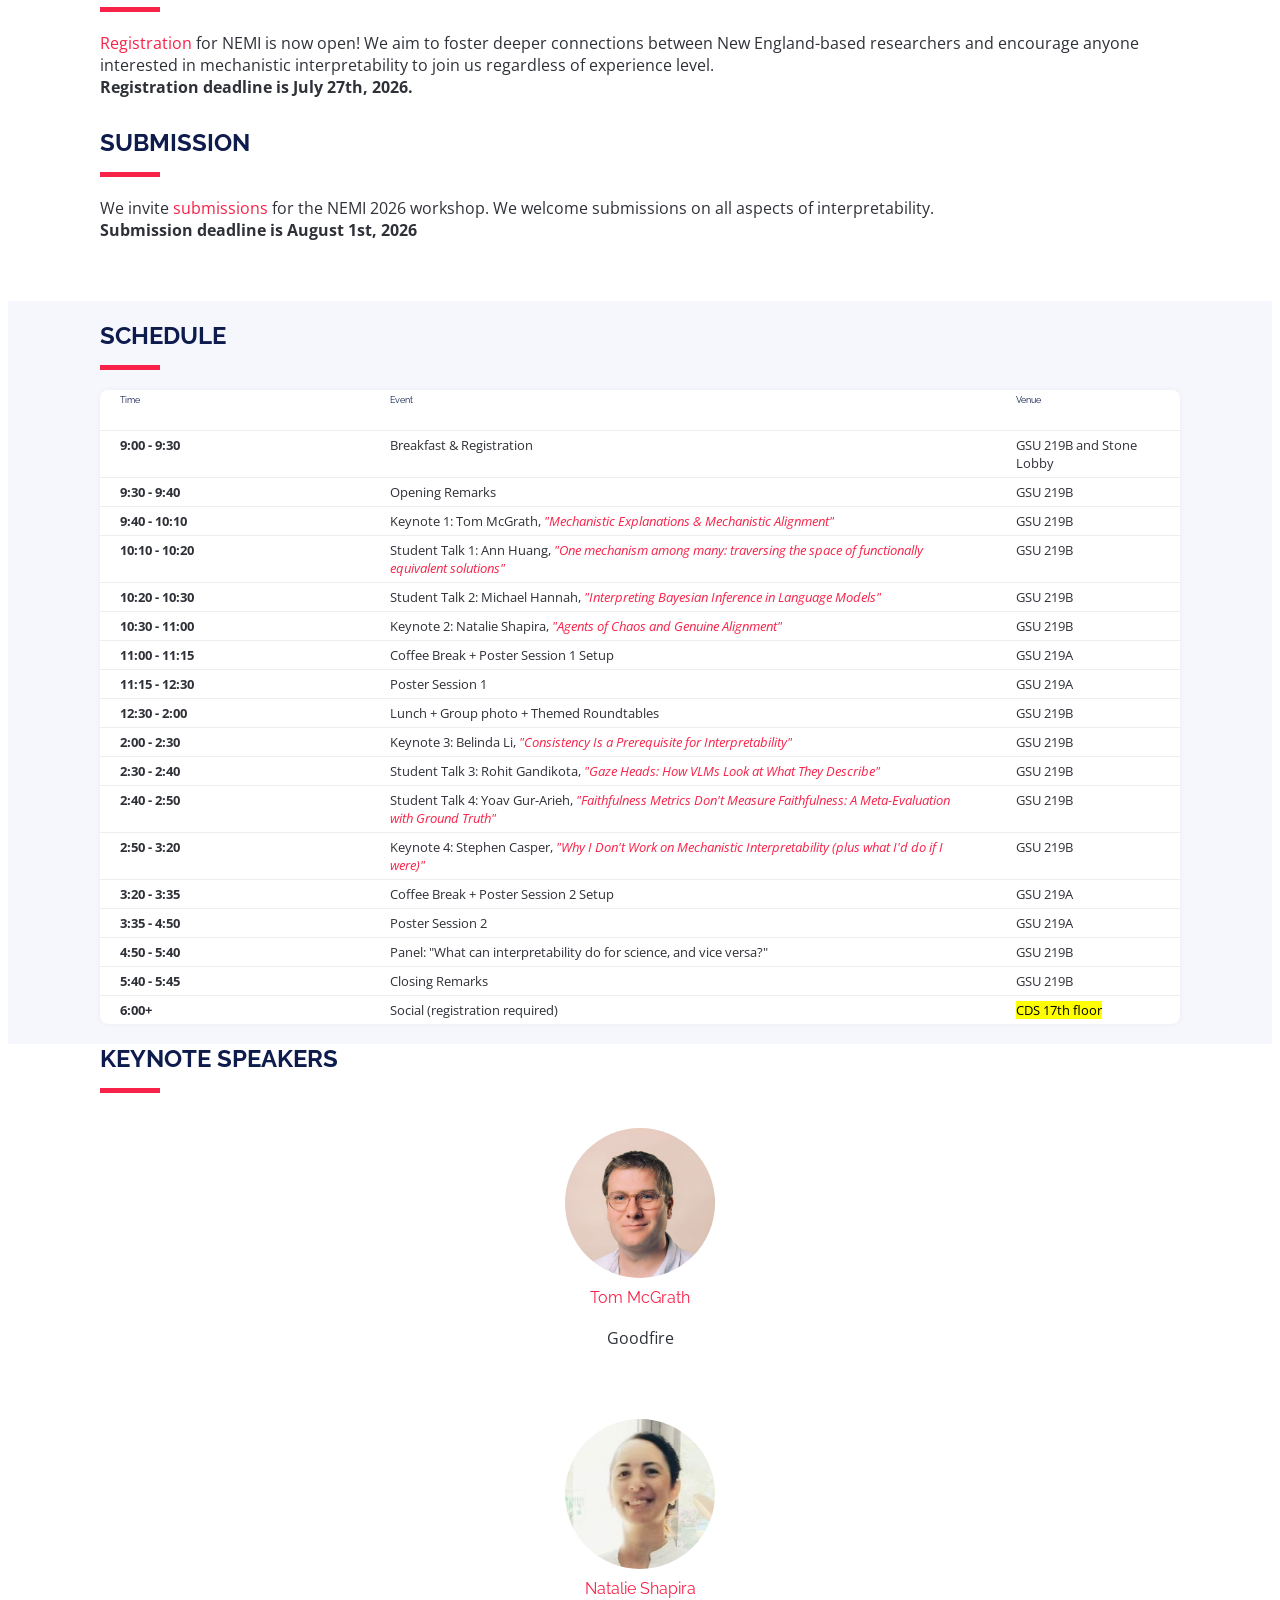
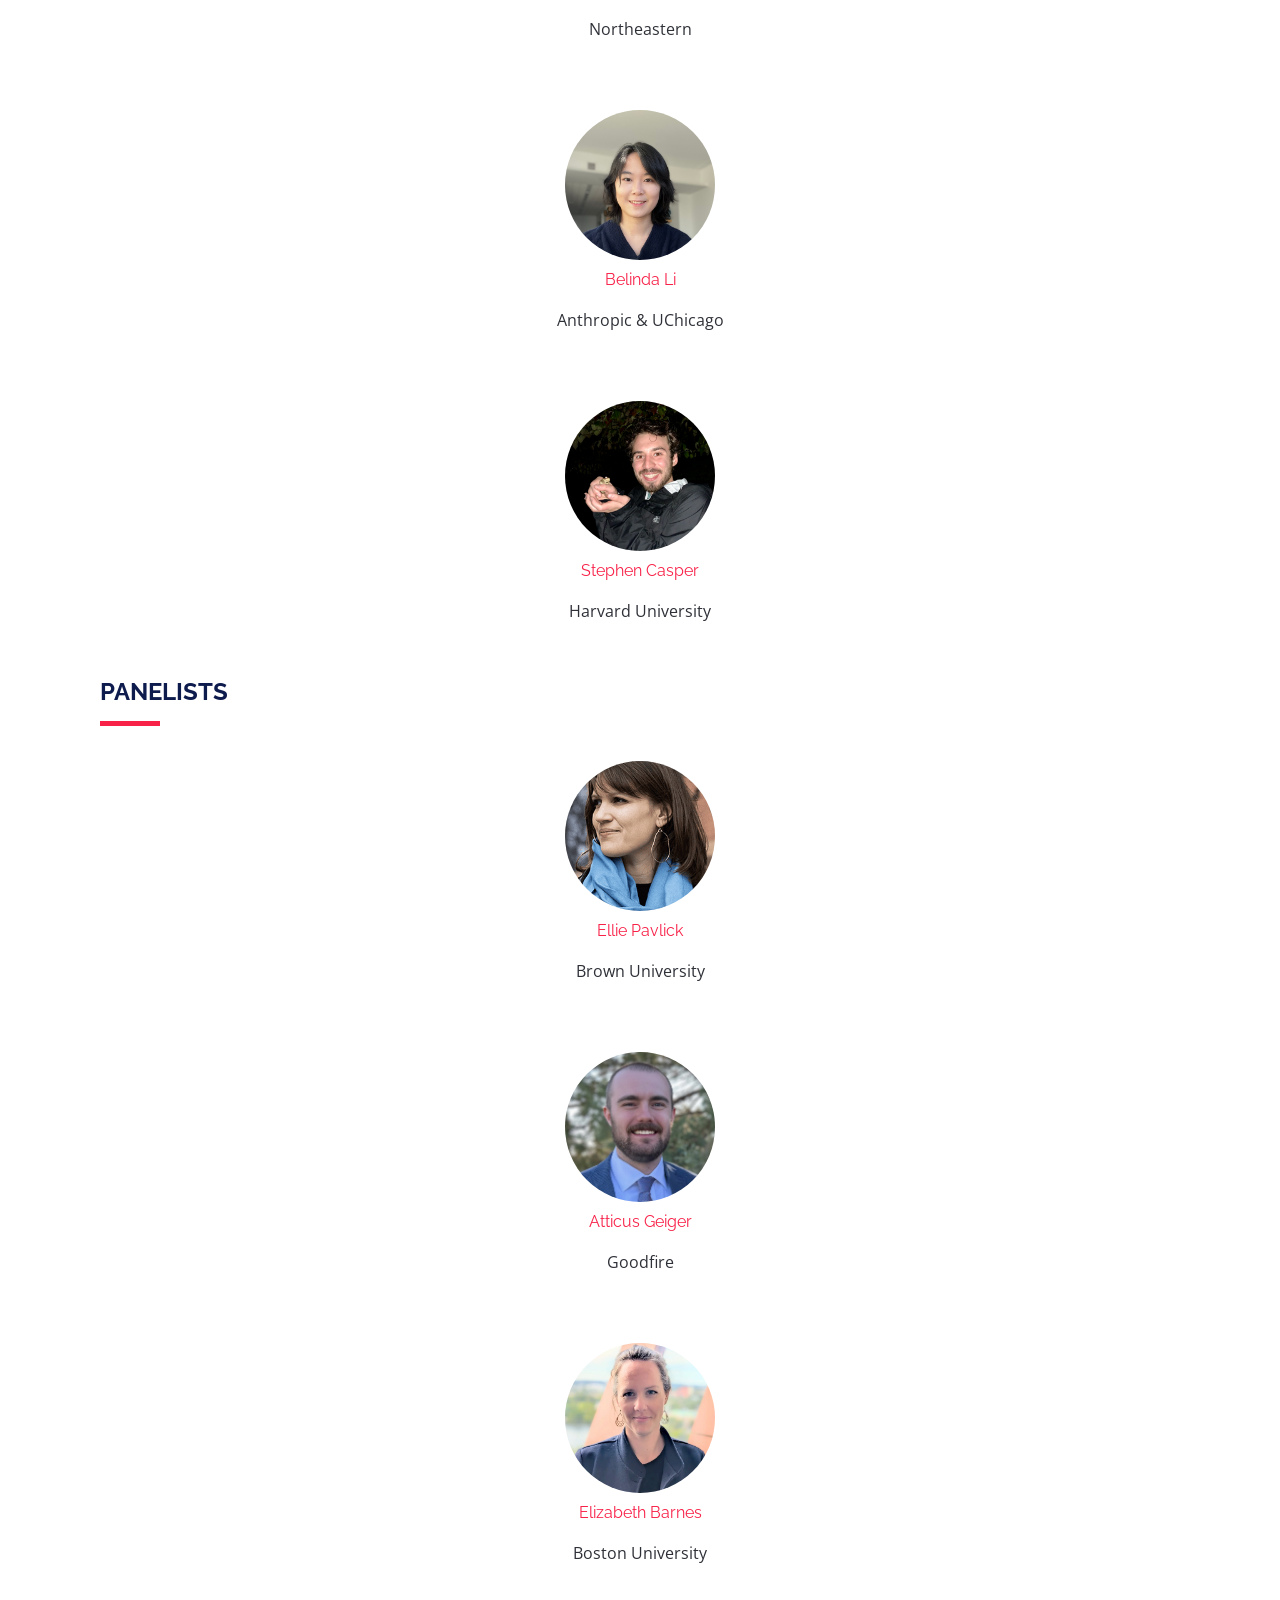
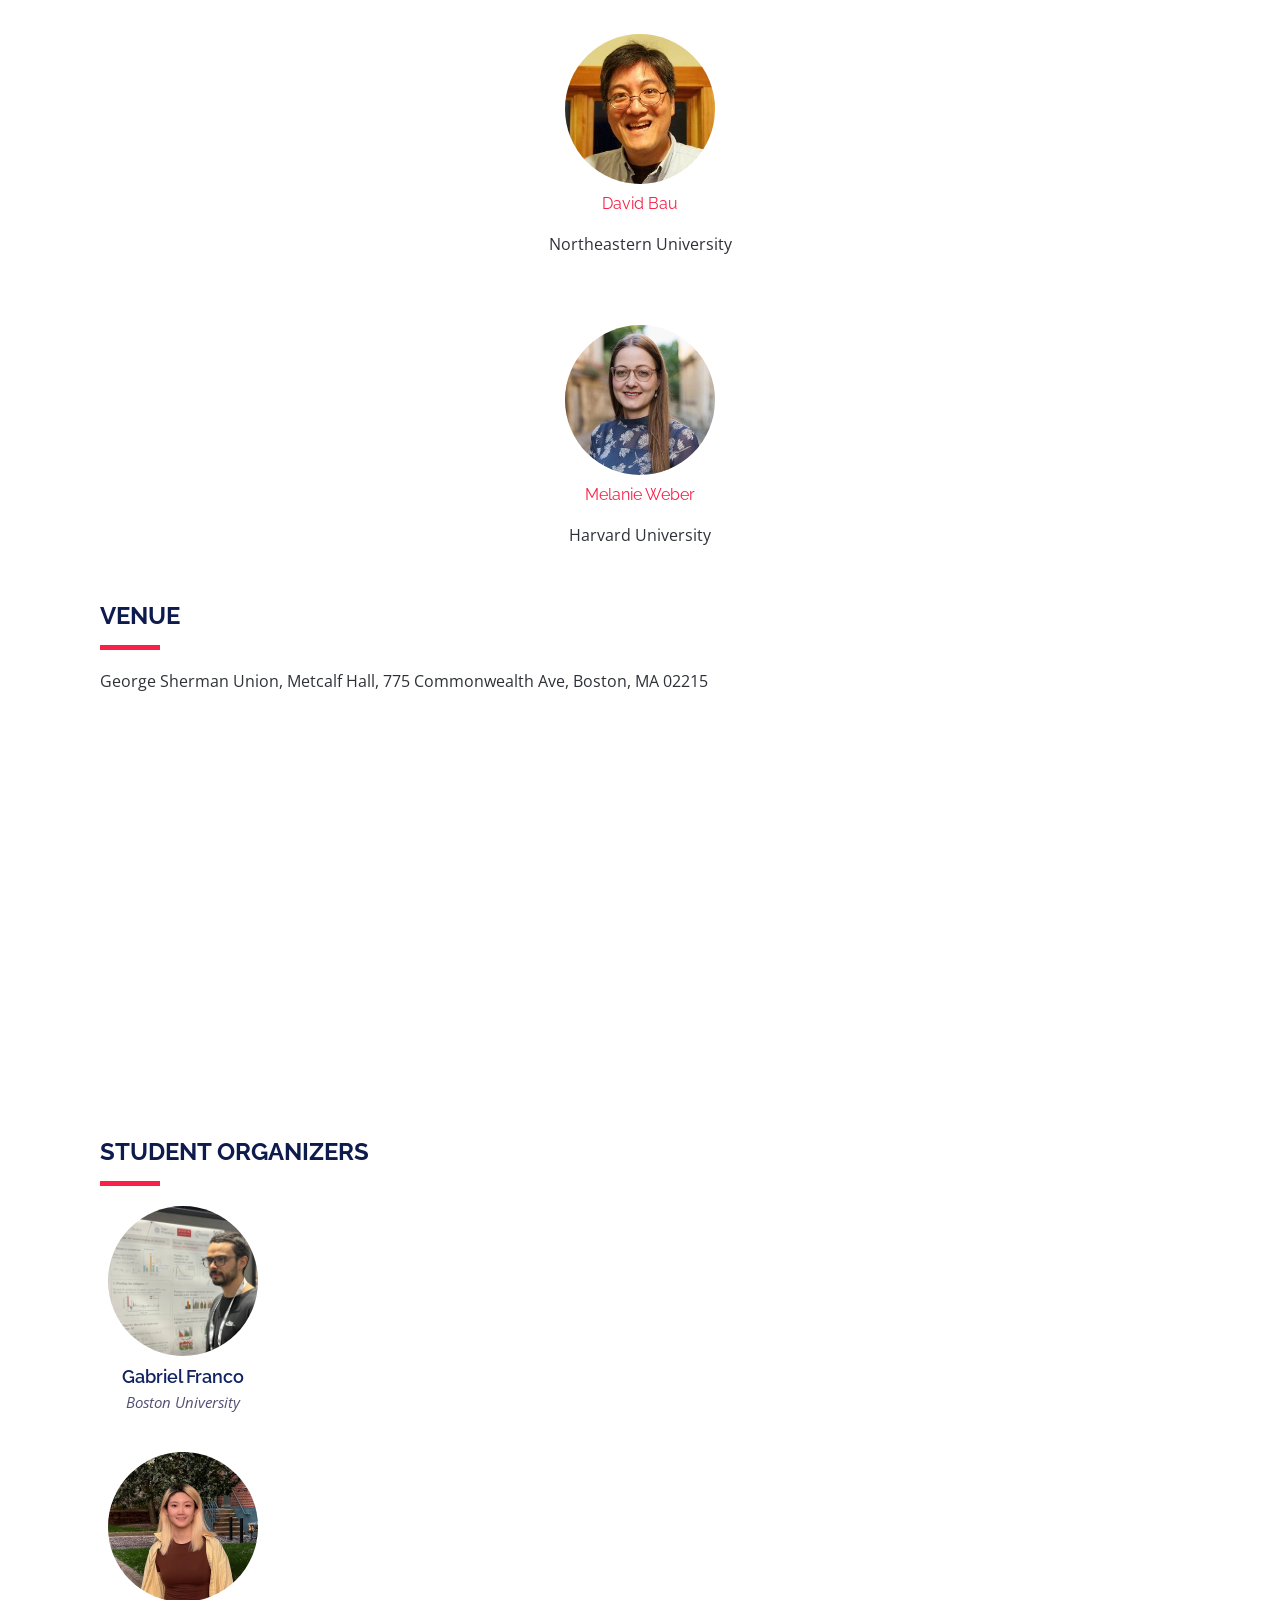
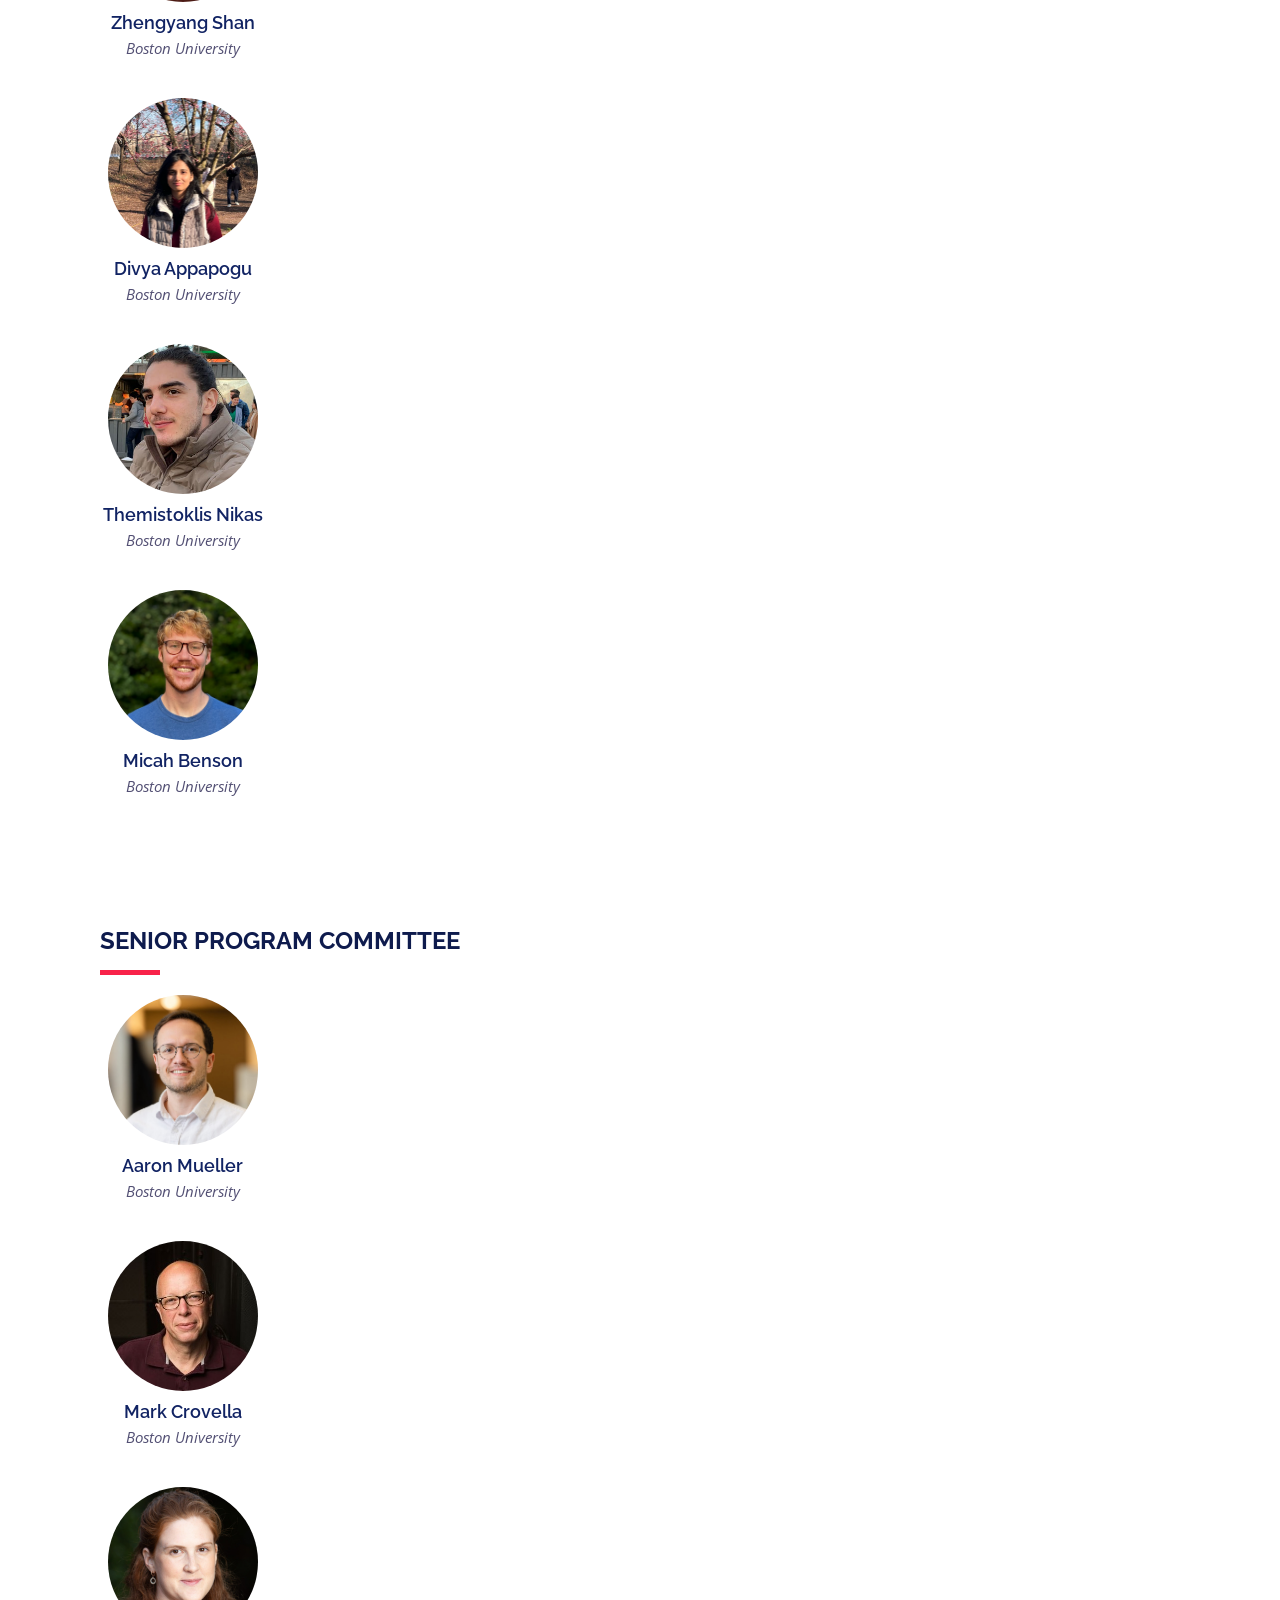
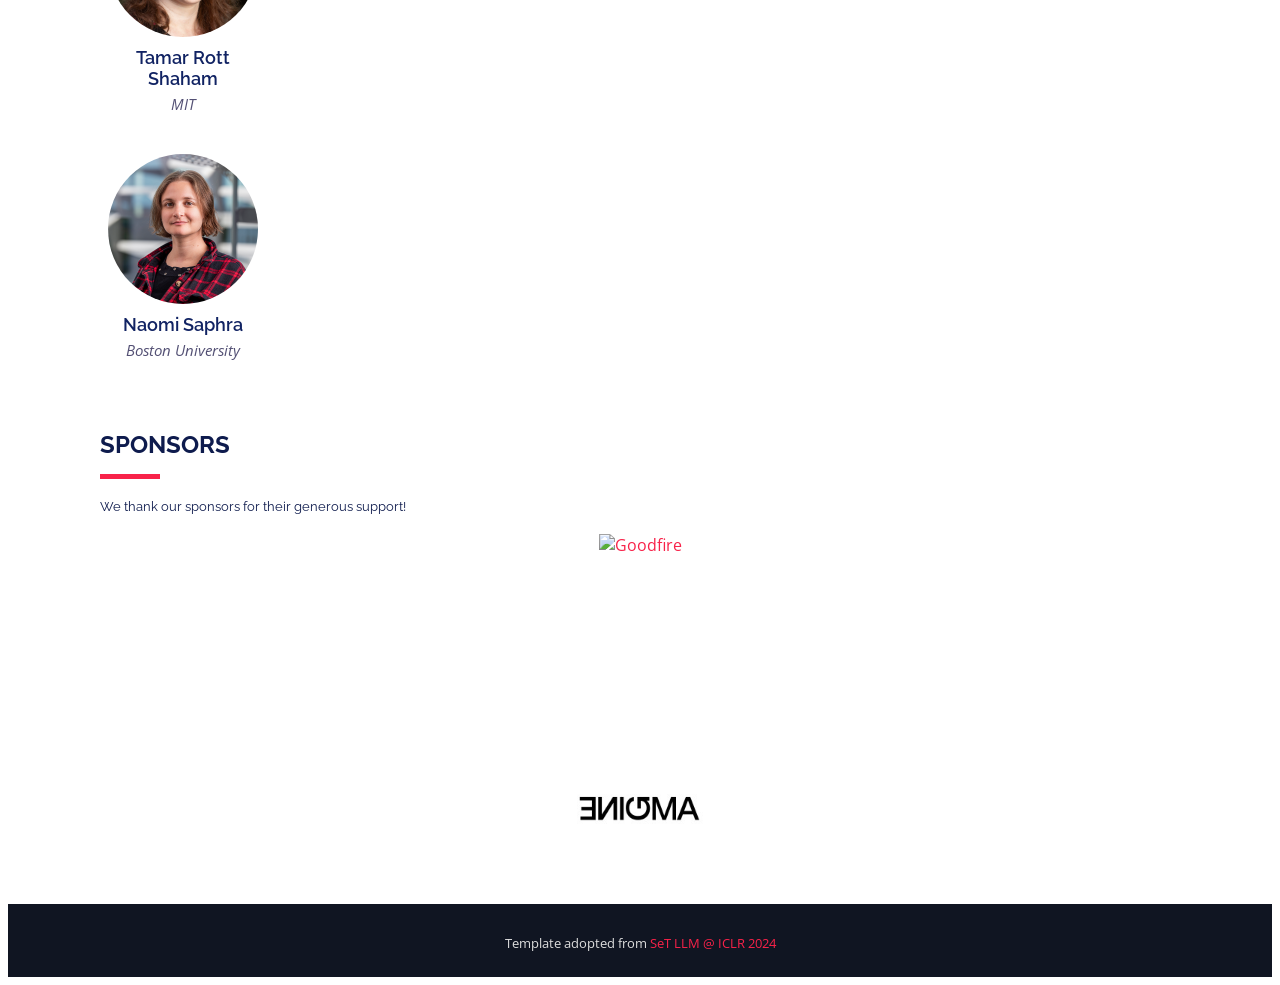
==== commit 788bfcb6: "merge + accepted work" ====
--- a/index.html
+++ b/index.html
@@ -550,7 +550,7 @@
               </tr>
               <tr>
                 <td><strong>2:50 - 3:20</strong></td>
-                <td>Keynote 4: Stephen Casper, <i><a href="#" onclick="openModal('stephen-modal'); return false;">"Why I don't Work on Mechanistic Interpretability (plus what I'd do if I were)"</a></i></td>
+                <td>Keynote 4: Stephen Casper, <i><a href="#" onclick="openModal('stephen-modal'); return false;">"Why I Don't Work on Mechanistic Interpretability (plus what I'd do if I were)"</a></i></td>
                 <td>GSU 219B</td>
               </tr>
               <tr>
@@ -784,7 +784,7 @@
         </div>
         <div class="maps-row">
           <div class="map-container">
-            <p>George Sherman Union, 775 Commonwealth Ave, Boston, MA 02215 </p>
+            <p>George Sherman Union, Metcalf Hall, 775 Commonwealth Ave, Boston, MA 02215 </p>
             <iframe src="https://www.google.com/maps/embed?pb=!1m18!1m12!1m3!1d2948.6074073110444!2d-71.1115193235779!3d42.35089287119383!2m3!1f0!2f0!3f0!3m2!1i1024!2i768!4f13.1!3m3!1m2!1s0x89e379f002ffffff%3A0xb19e76970bb6218a!2sGeorge%20Sherman%20Union!5e0!3m2!1sen!2sus!4v1780953592024!5m2!1sen!2sus" width="600" height="450" style="border:0;" allowfullscreen="" loading="lazy" referrerpolicy="no-referrer-when-downgrade"></iframe>
           </div>
         </div>
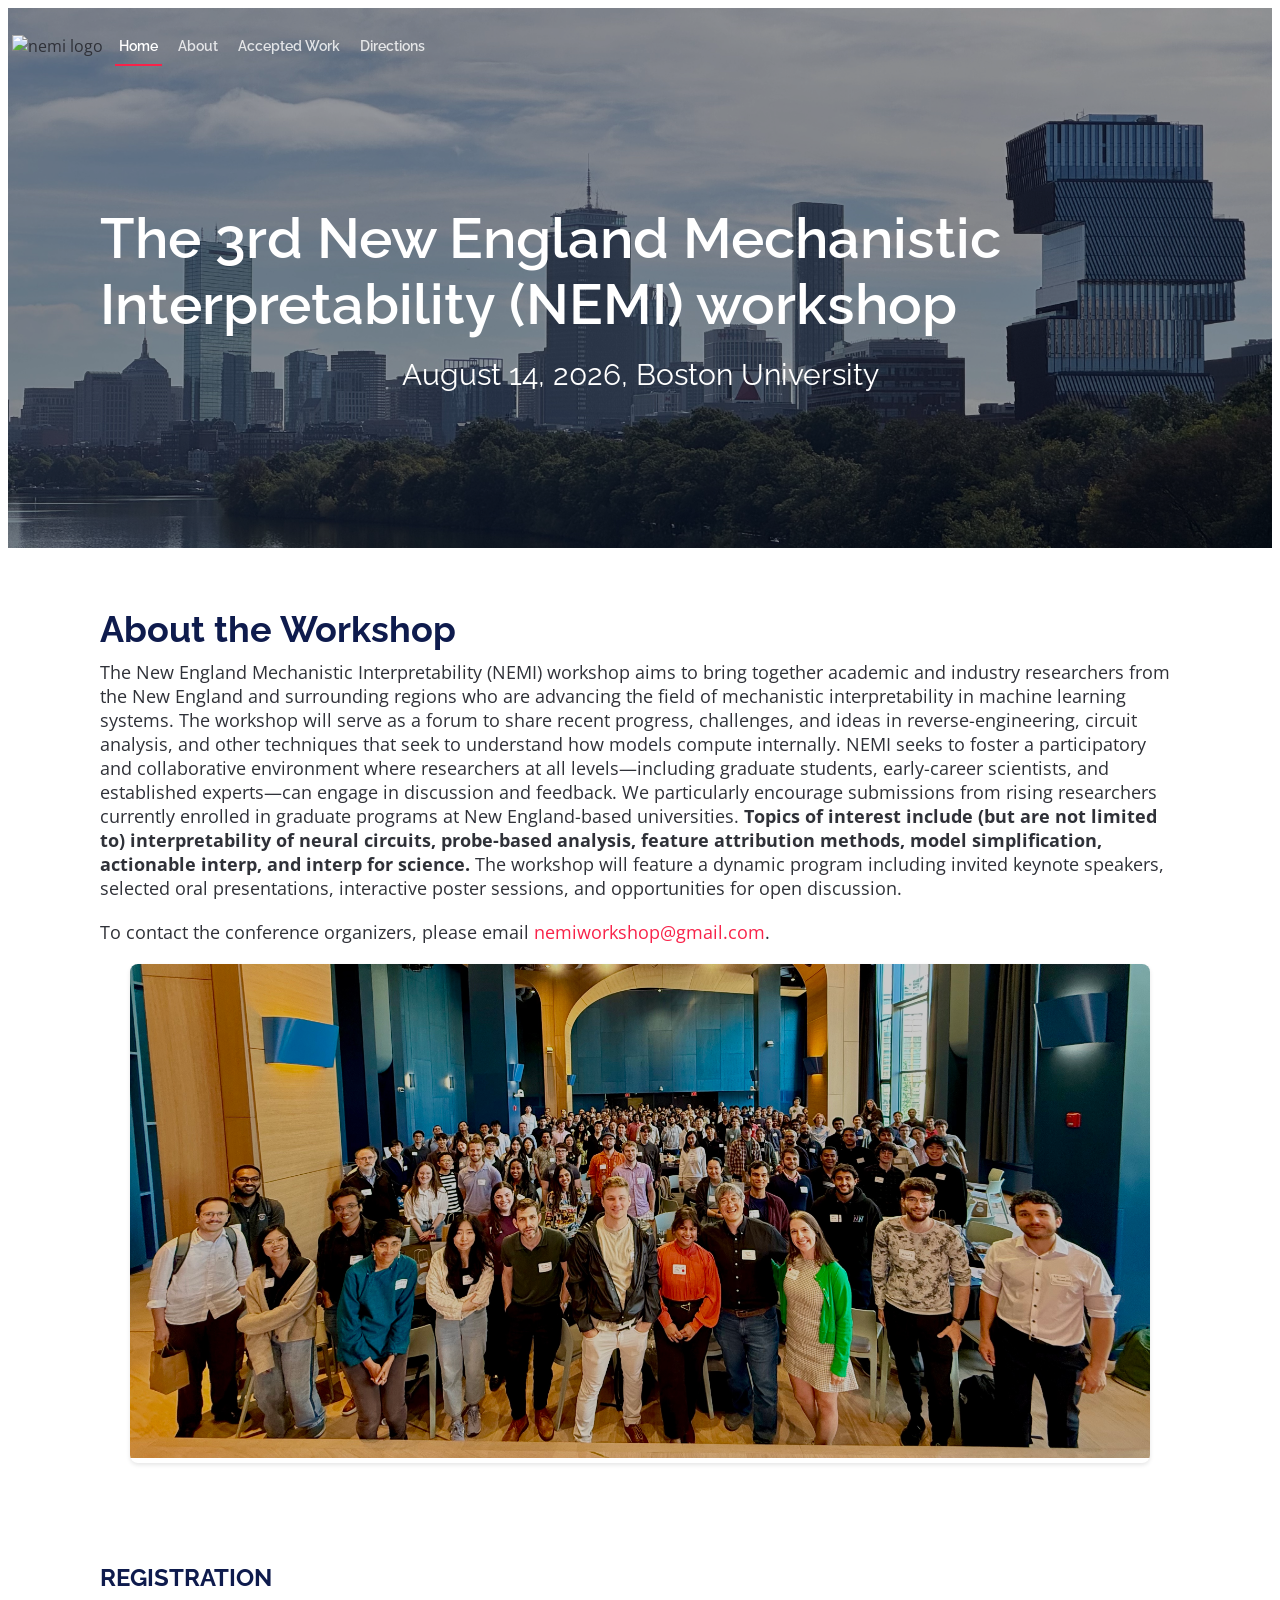
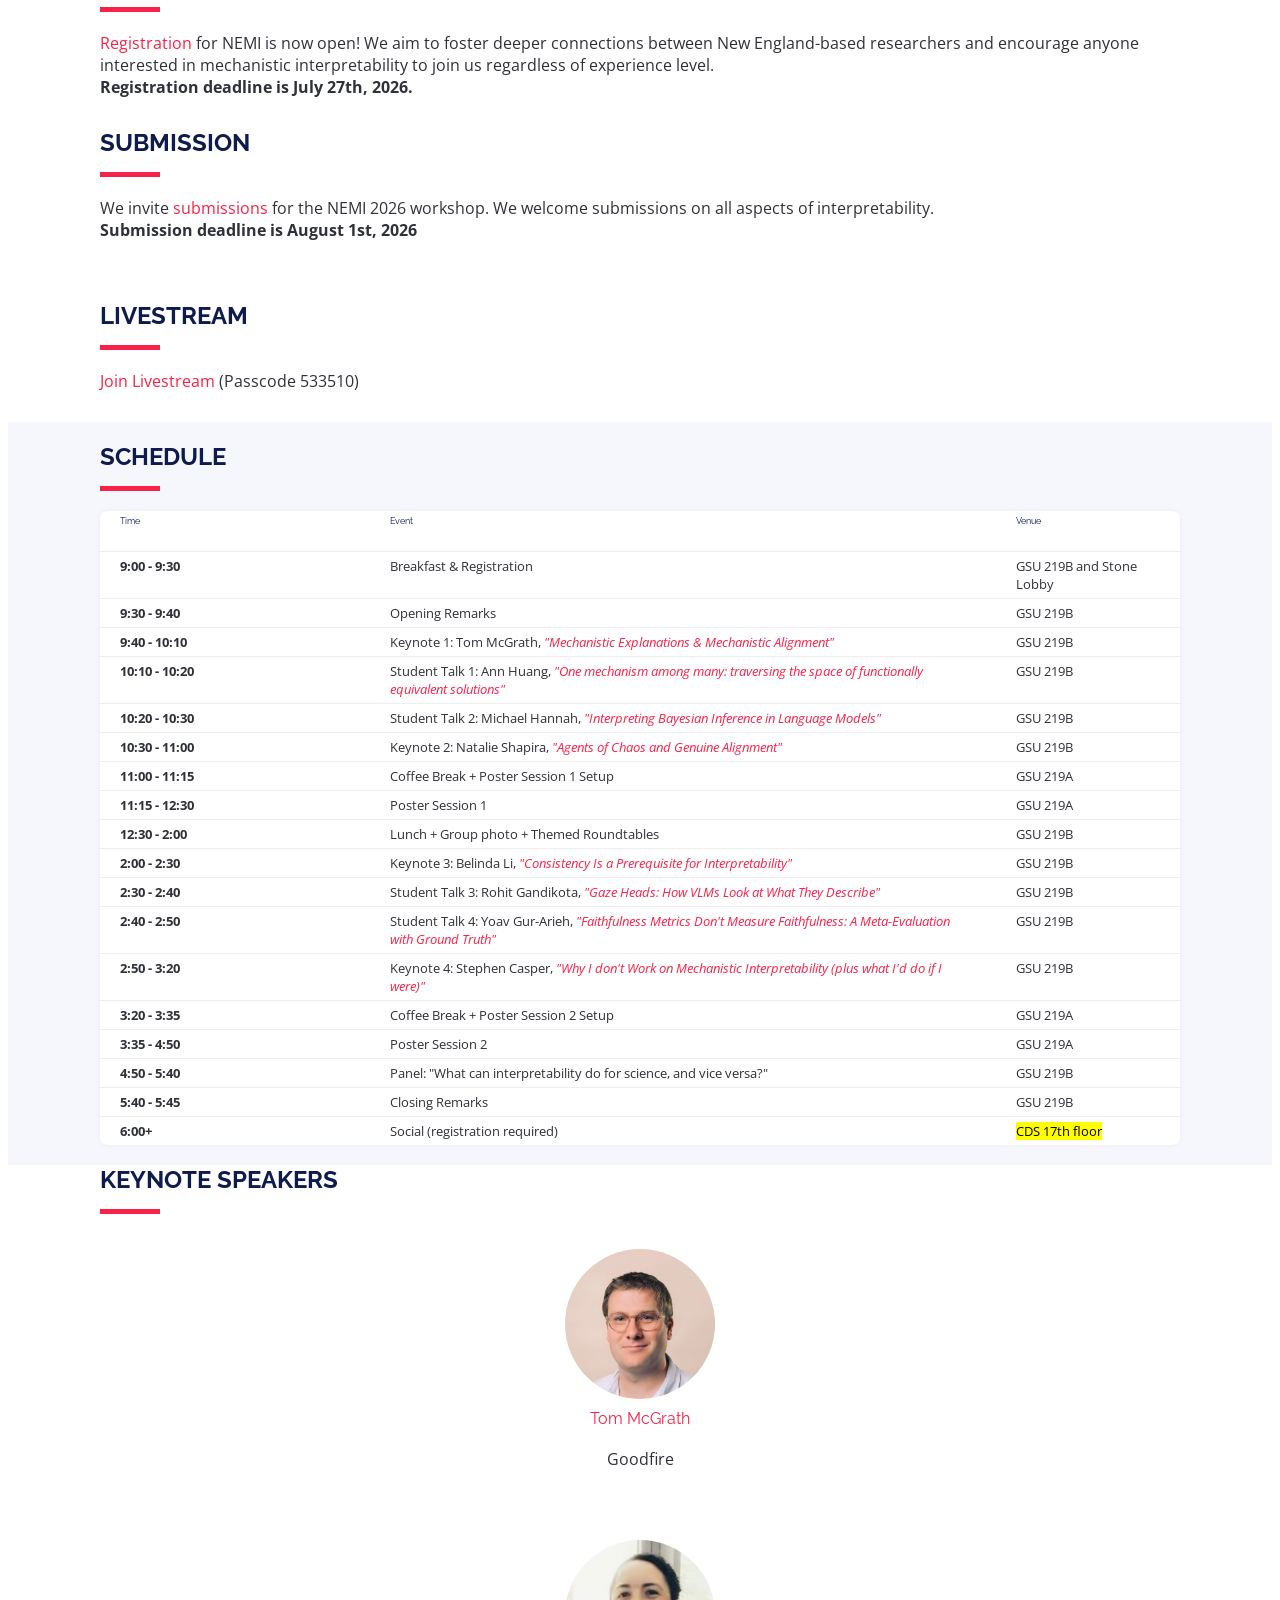
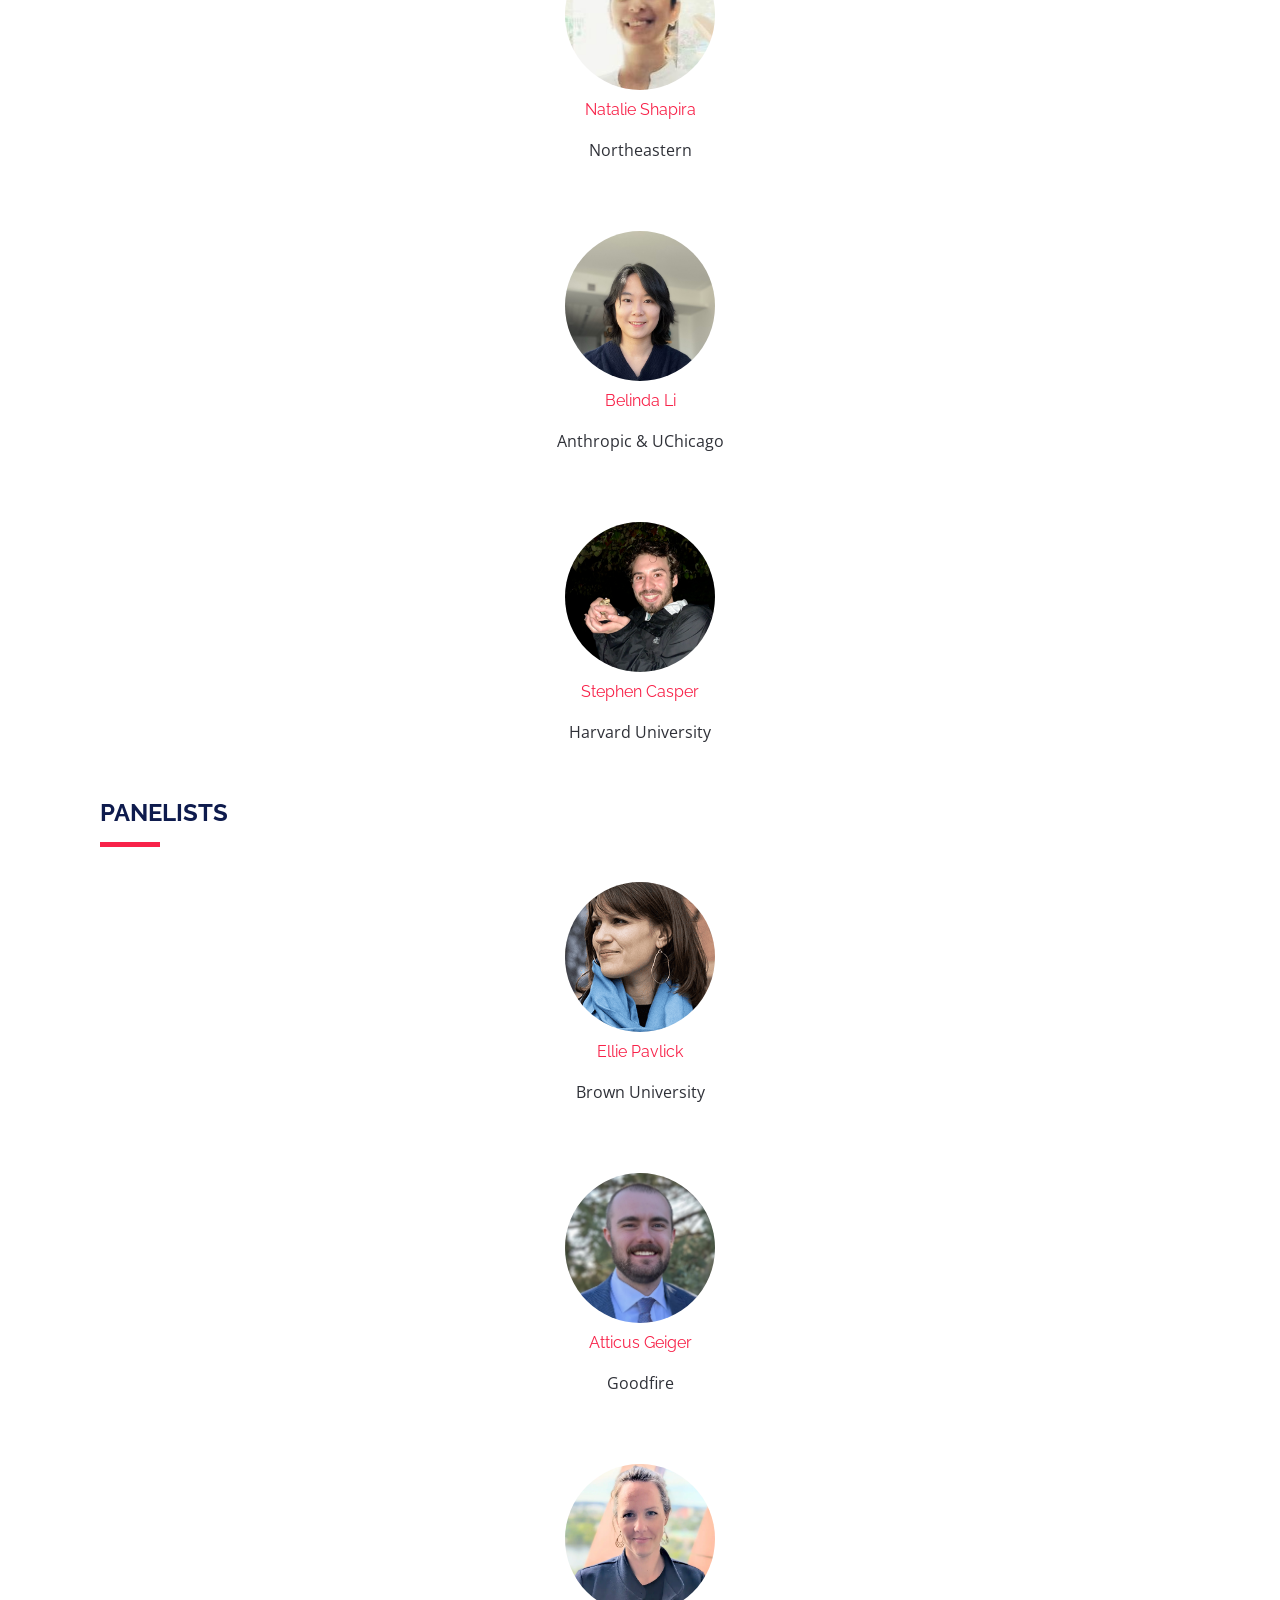
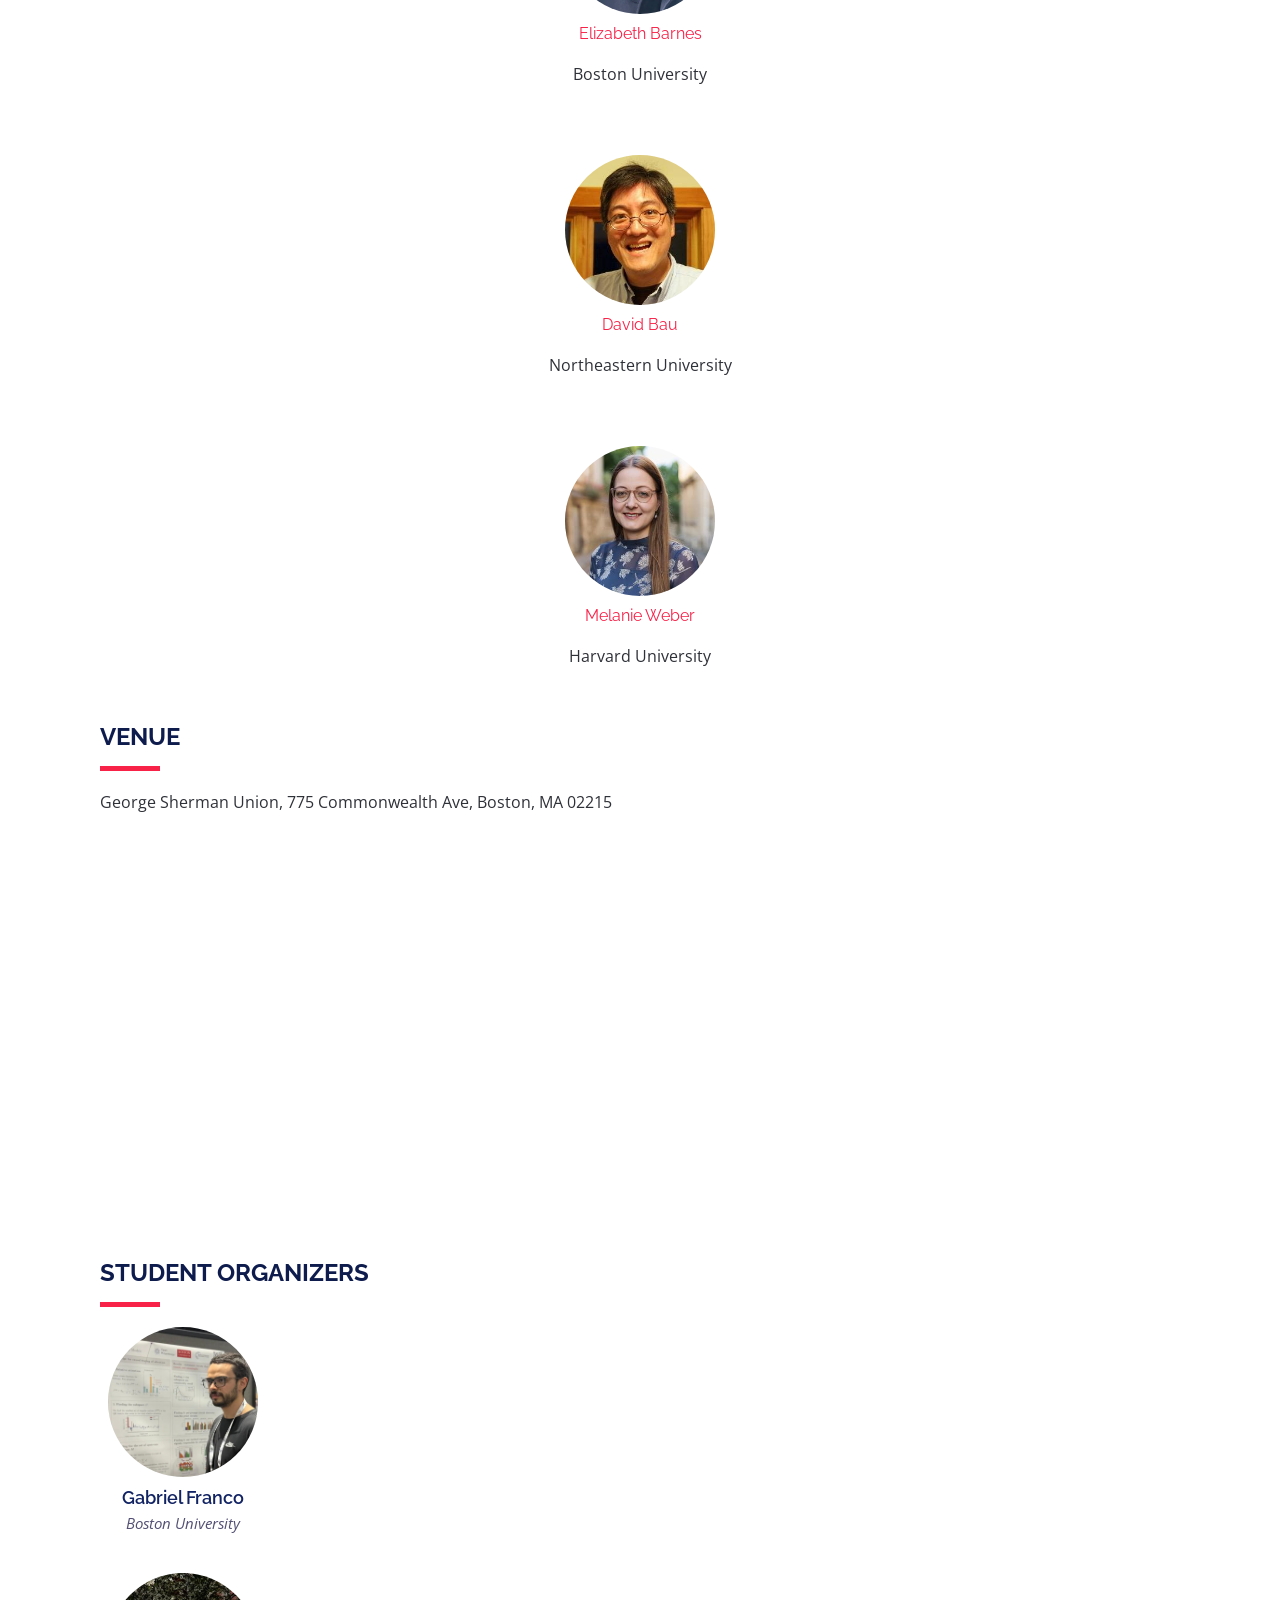
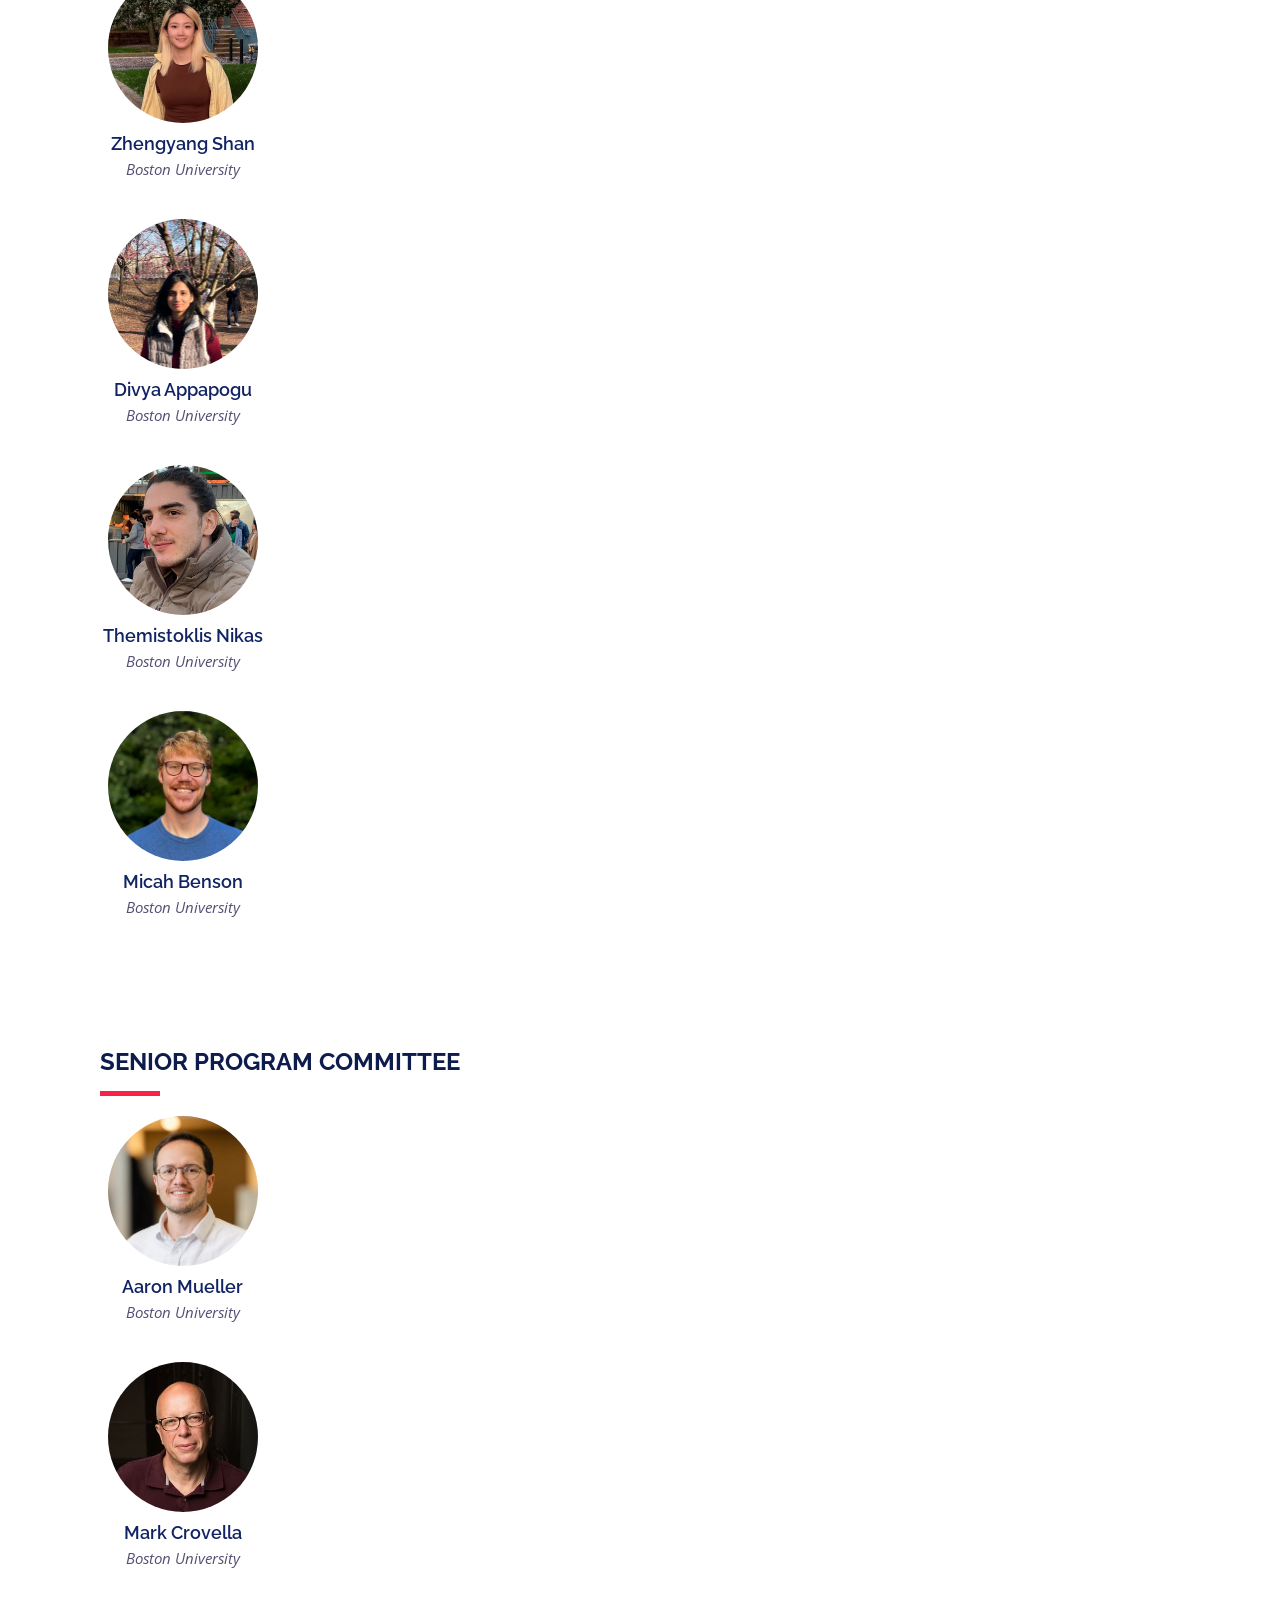
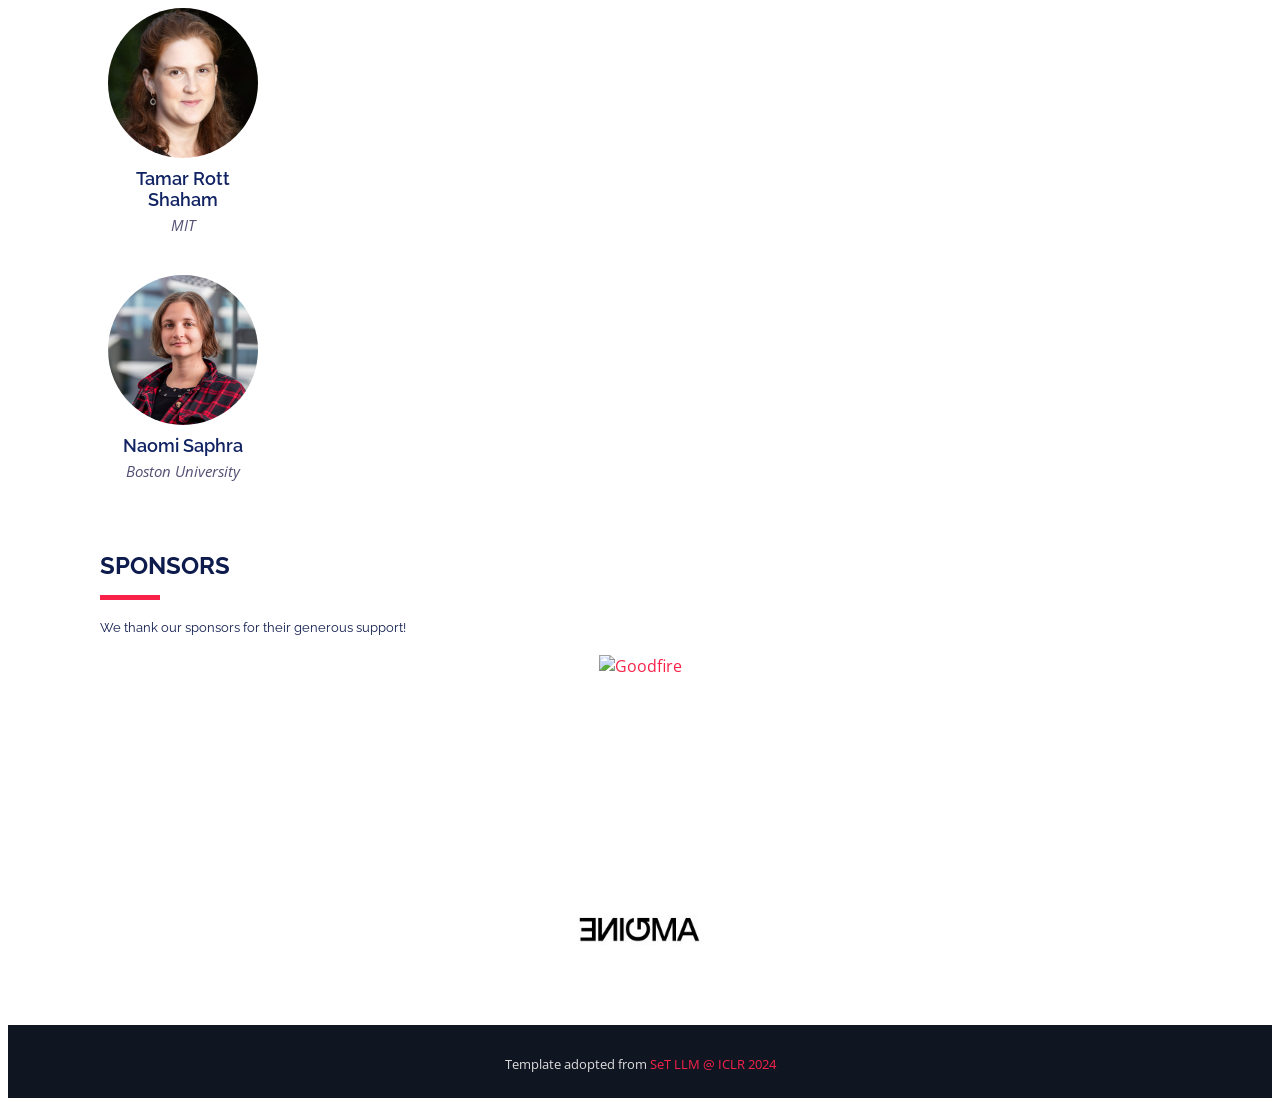
==== commit 4d19154d: "zoom" ====
--- a/index.html
+++ b/index.html
@@ -474,7 +474,19 @@
       </div>
     </section>
 
-        <section id="schedule">
+    <section id="livestream">
+
+      <div class="container" data-aos="fade-up">
+        <div class="section-header">
+          <h2>Livestream</h2>
+        </div>
+        <p>
+          <a href="https://bostonu.zoom.us/j/93907412082?pwd=ks9otP9snSK9genpIbfBUvUwWZ03B2.1">Join Livestream</a> (Passcode 533510)
+        </p>
+      </div>
+    </section>
+
+    <section id="schedule">
       <div class="container" data-aos="fade-up">
         <div class="section-header">
           <h2>Schedule</h2>
@@ -550,7 +562,7 @@
               </tr>
               <tr>
                 <td><strong>2:50 - 3:20</strong></td>
-                <td>Keynote 4: Stephen Casper, <i><a href="#" onclick="openModal('stephen-modal'); return false;">"Why I Don't Work on Mechanistic Interpretability (plus what I'd do if I were)"</a></i></td>
+                <td>Keynote 4: Stephen Casper, <i><a href="#" onclick="openModal('stephen-modal'); return false;">"Why I don't Work on Mechanistic Interpretability (plus what I'd do if I were)"</a></i></td>
                 <td>GSU 219B</td>
               </tr>
               <tr>
@@ -784,7 +796,7 @@
         </div>
         <div class="maps-row">
           <div class="map-container">
-            <p>George Sherman Union, Metcalf Hall, 775 Commonwealth Ave, Boston, MA 02215 </p>
+            <p>George Sherman Union, 775 Commonwealth Ave, Boston, MA 02215 </p>
             <iframe src="https://www.google.com/maps/embed?pb=!1m18!1m12!1m3!1d2948.6074073110444!2d-71.1115193235779!3d42.35089287119383!2m3!1f0!2f0!3f0!3m2!1i1024!2i768!4f13.1!3m3!1m2!1s0x89e379f002ffffff%3A0xb19e76970bb6218a!2sGeorge%20Sherman%20Union!5e0!3m2!1sen!2sus!4v1780953592024!5m2!1sen!2sus" width="600" height="450" style="border:0;" allowfullscreen="" loading="lazy" referrerpolicy="no-referrer-when-downgrade"></iframe>
           </div>
         </div>
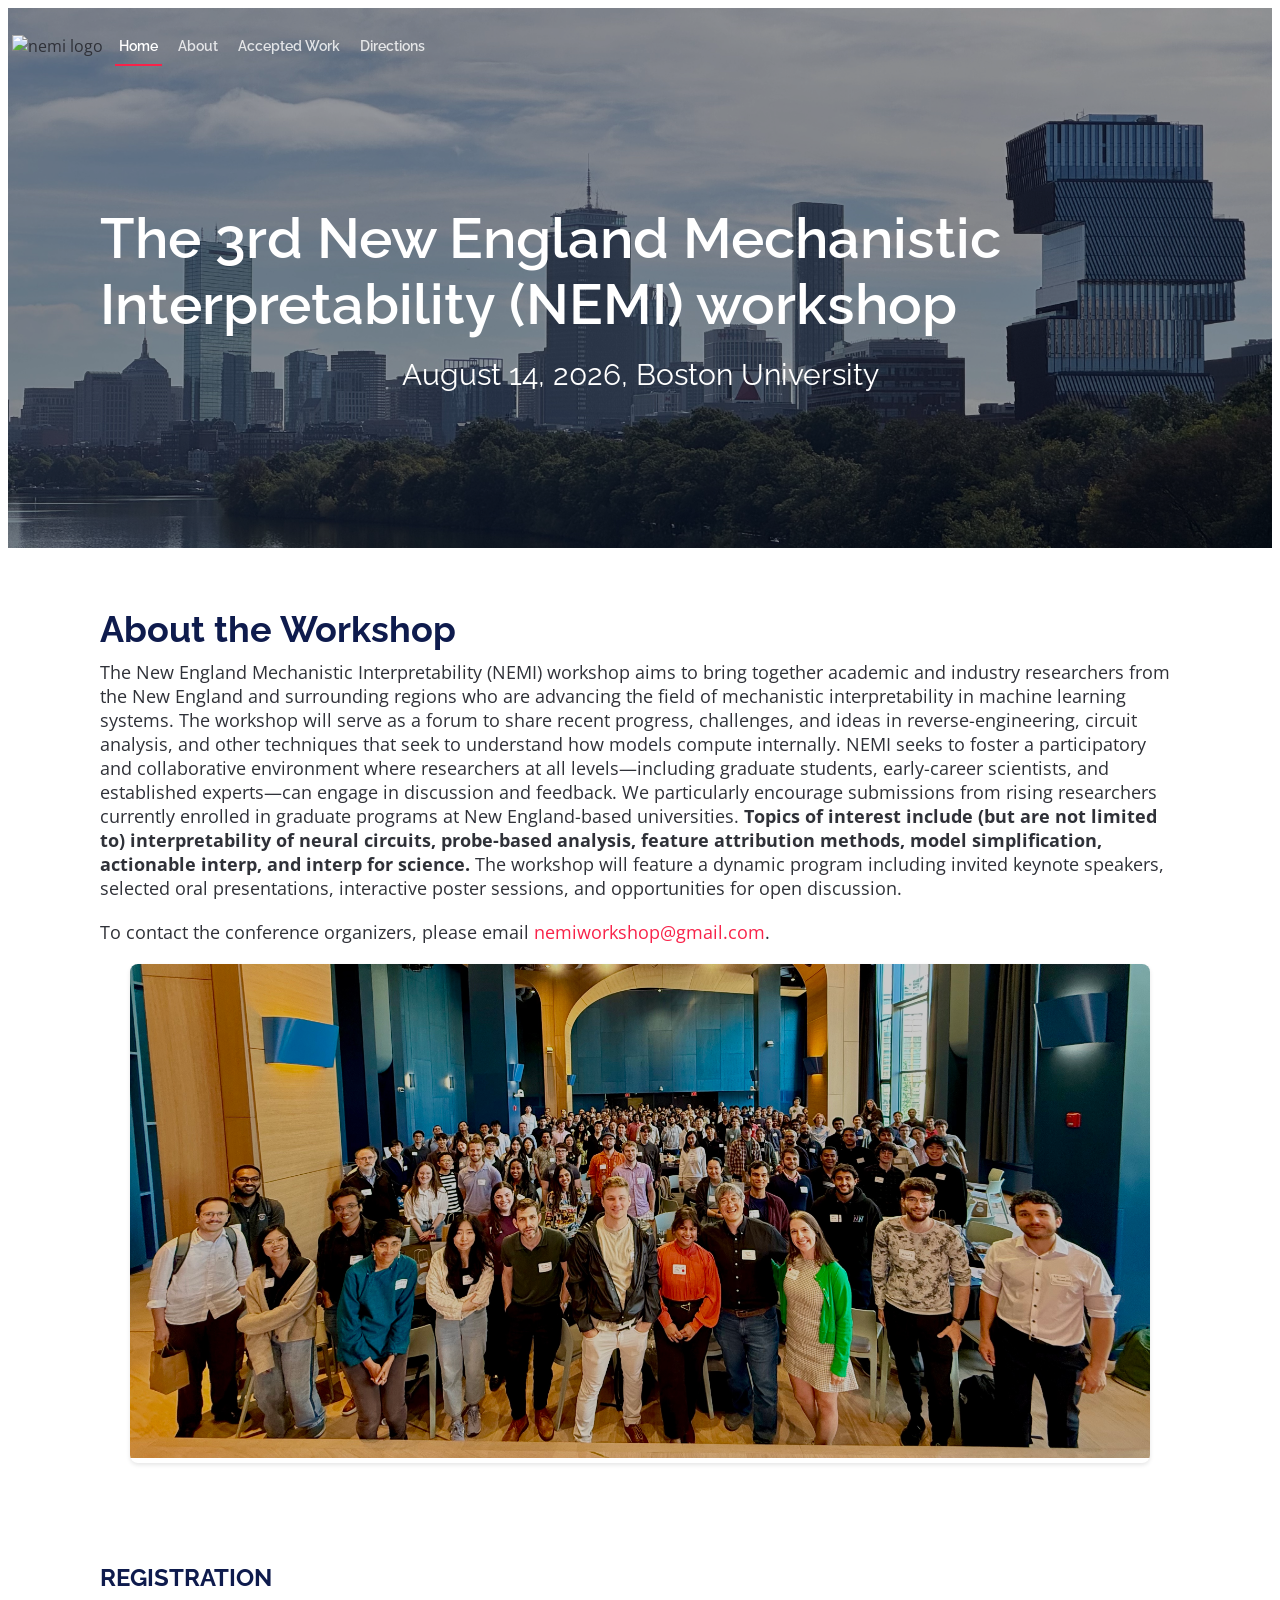
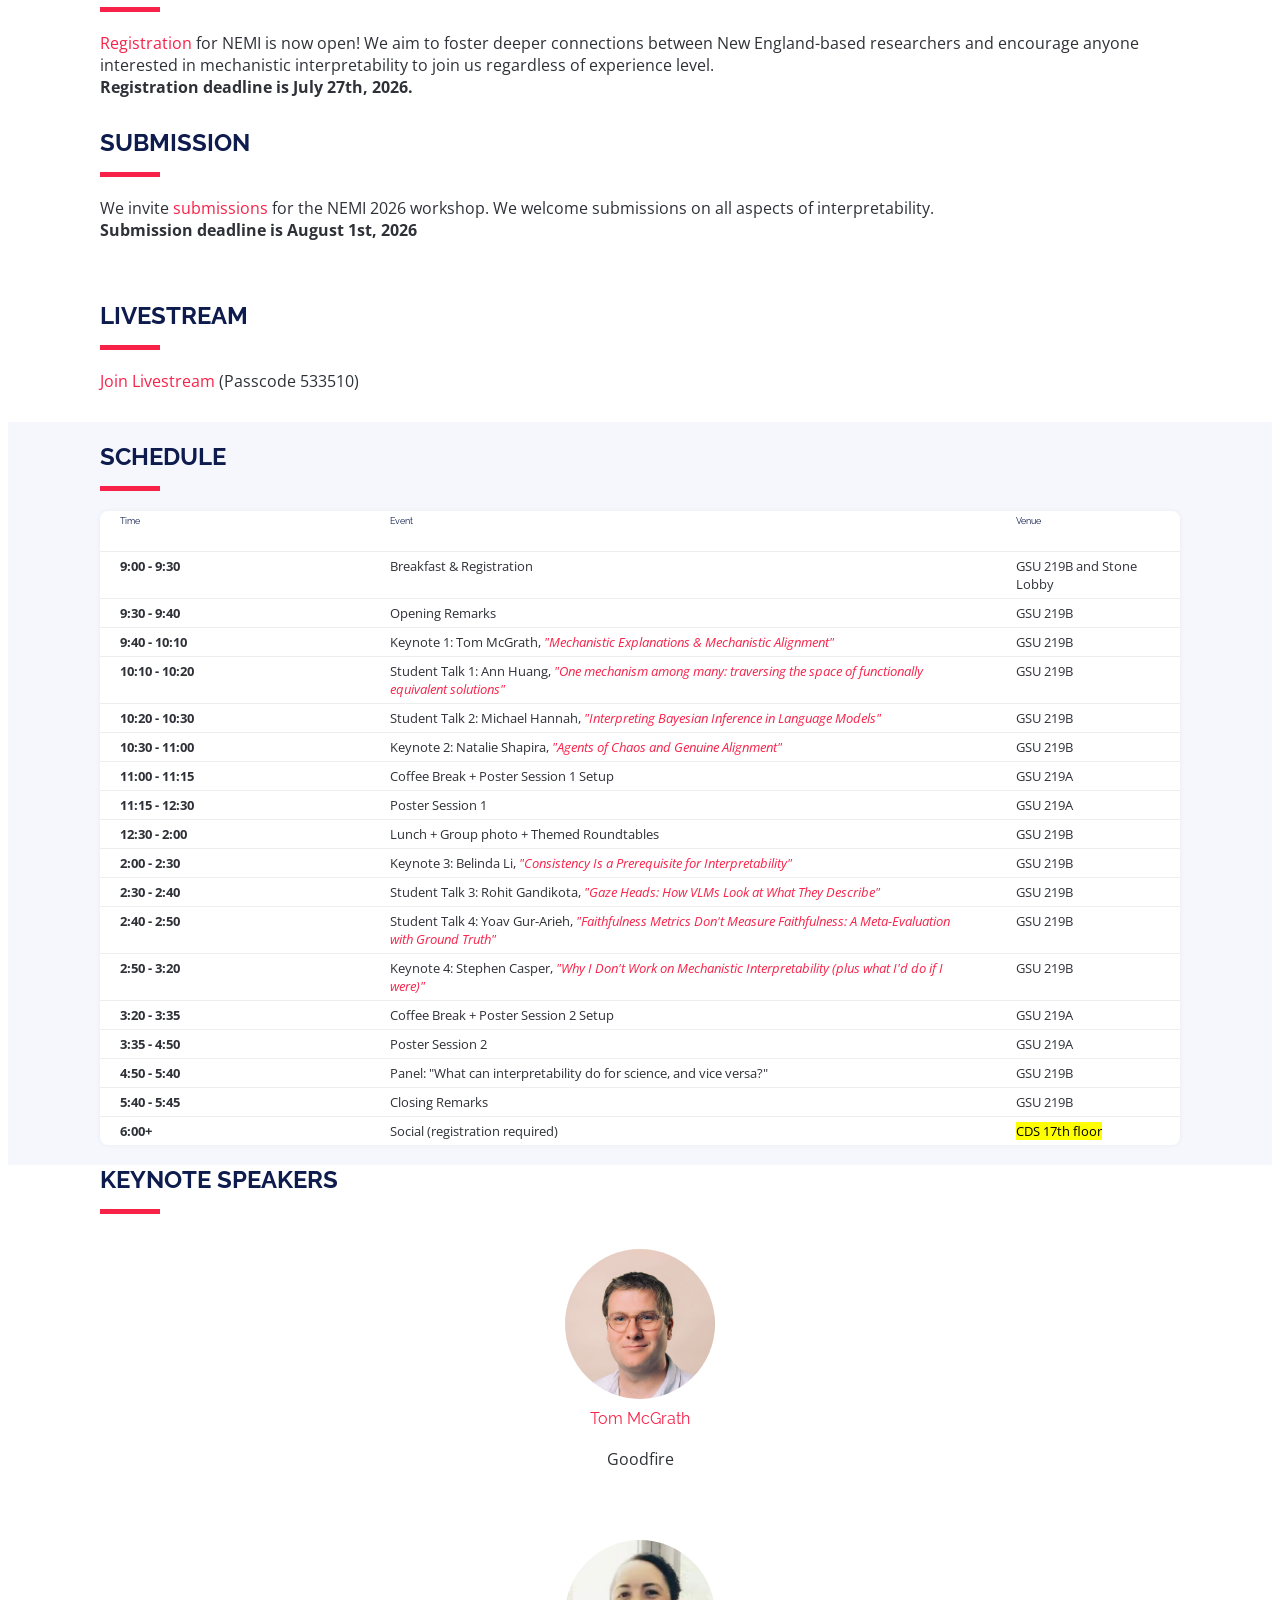
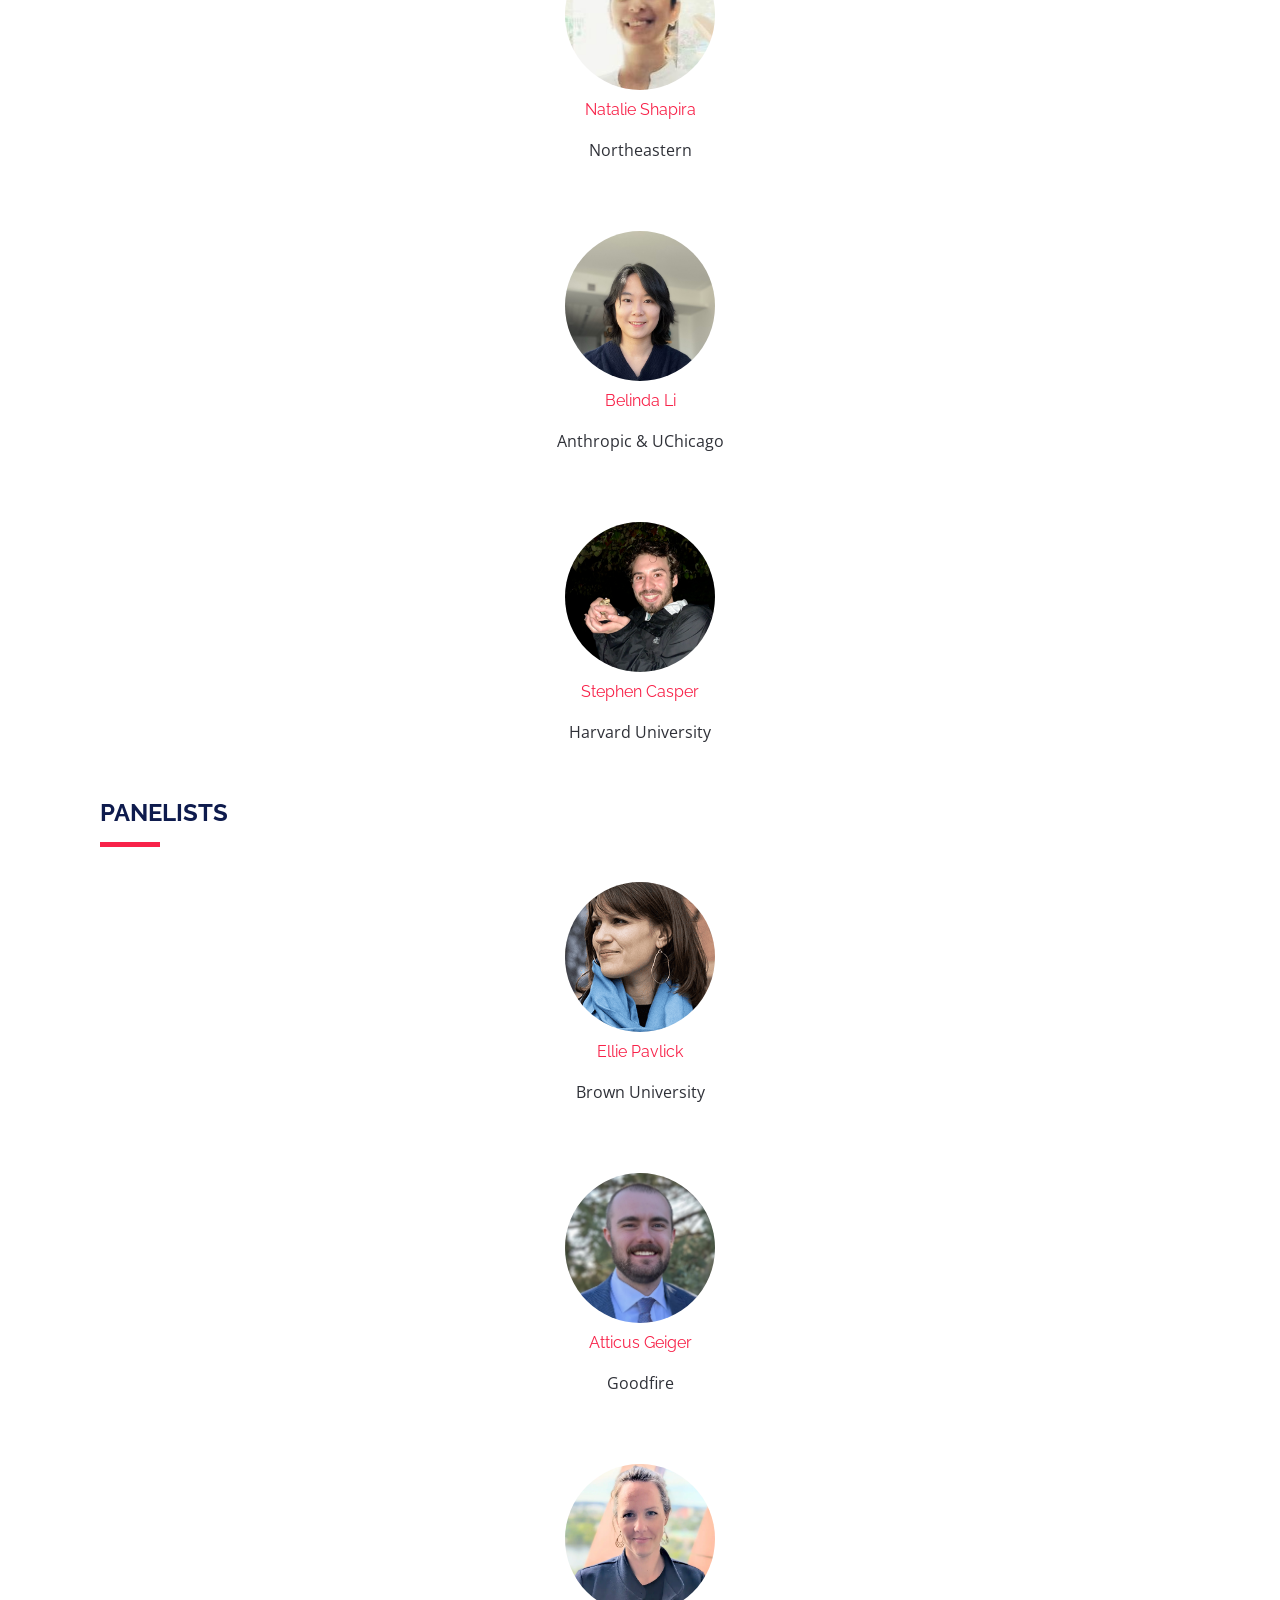
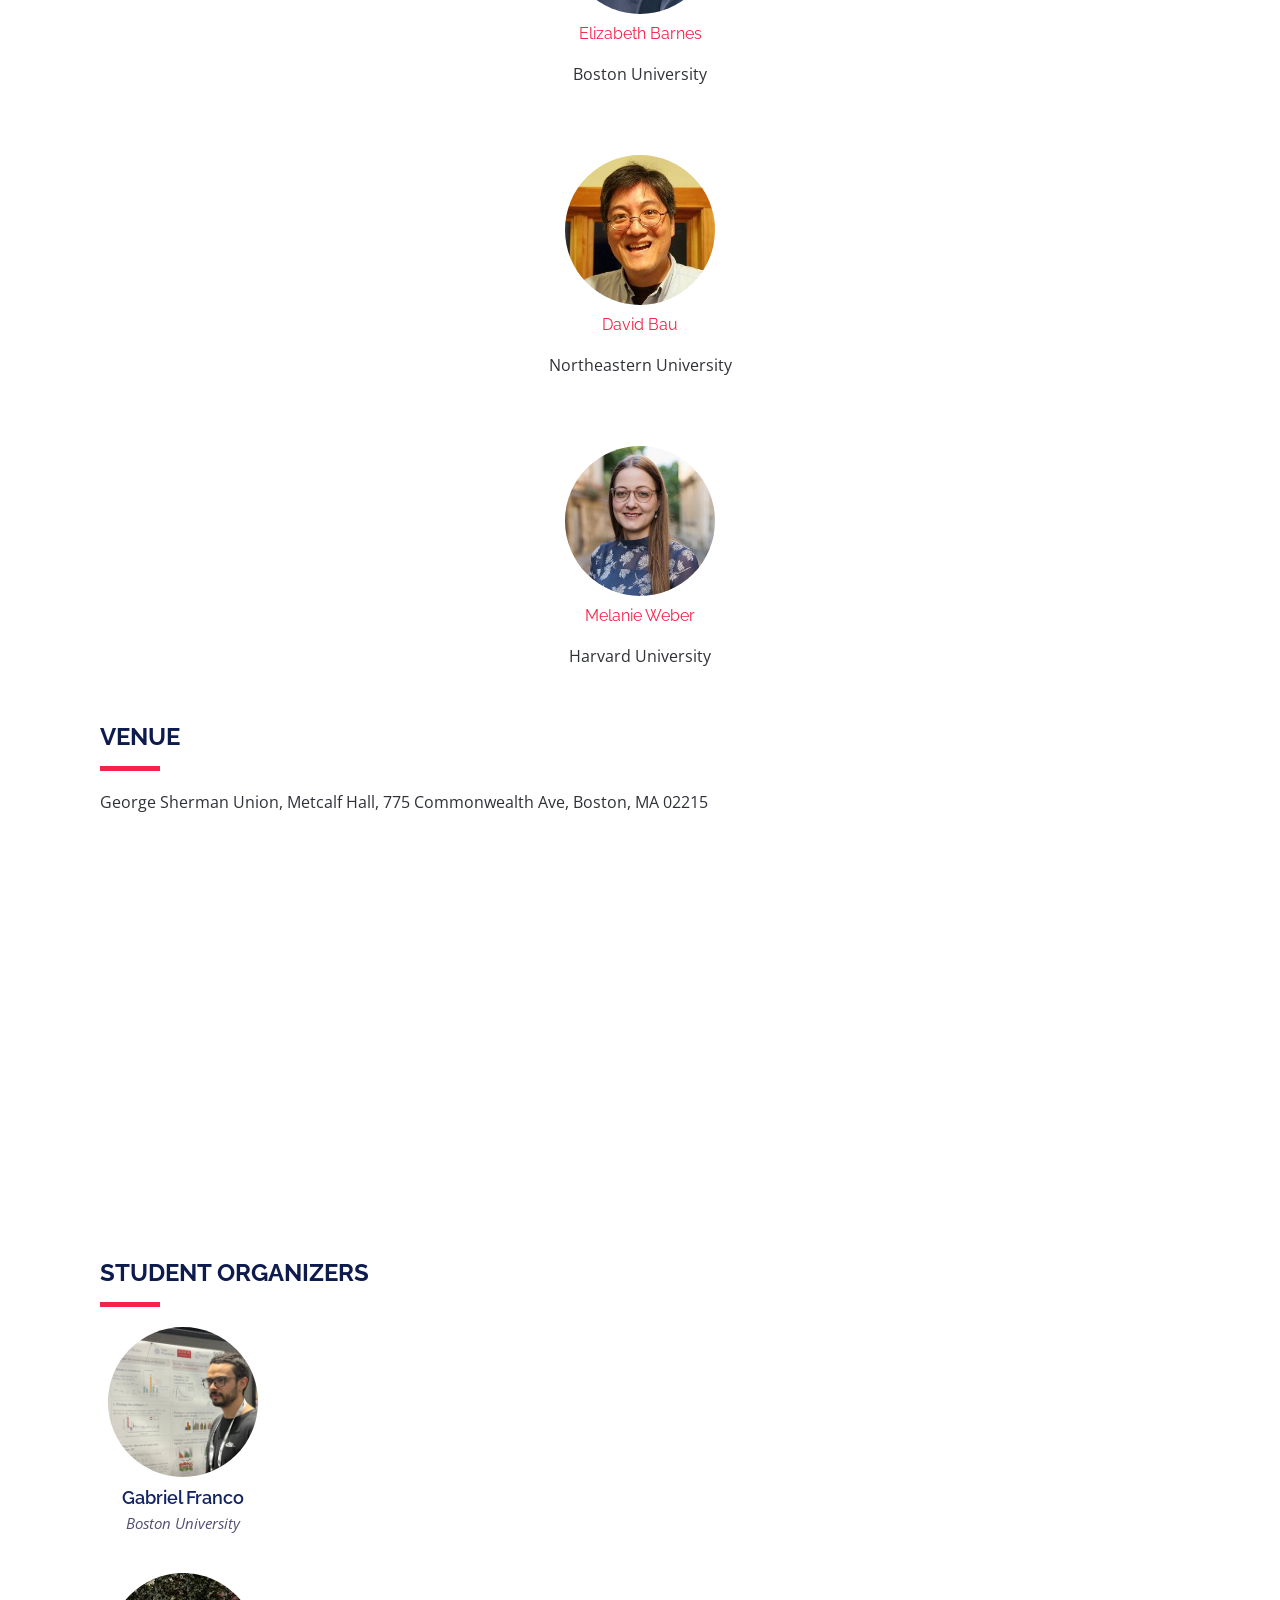
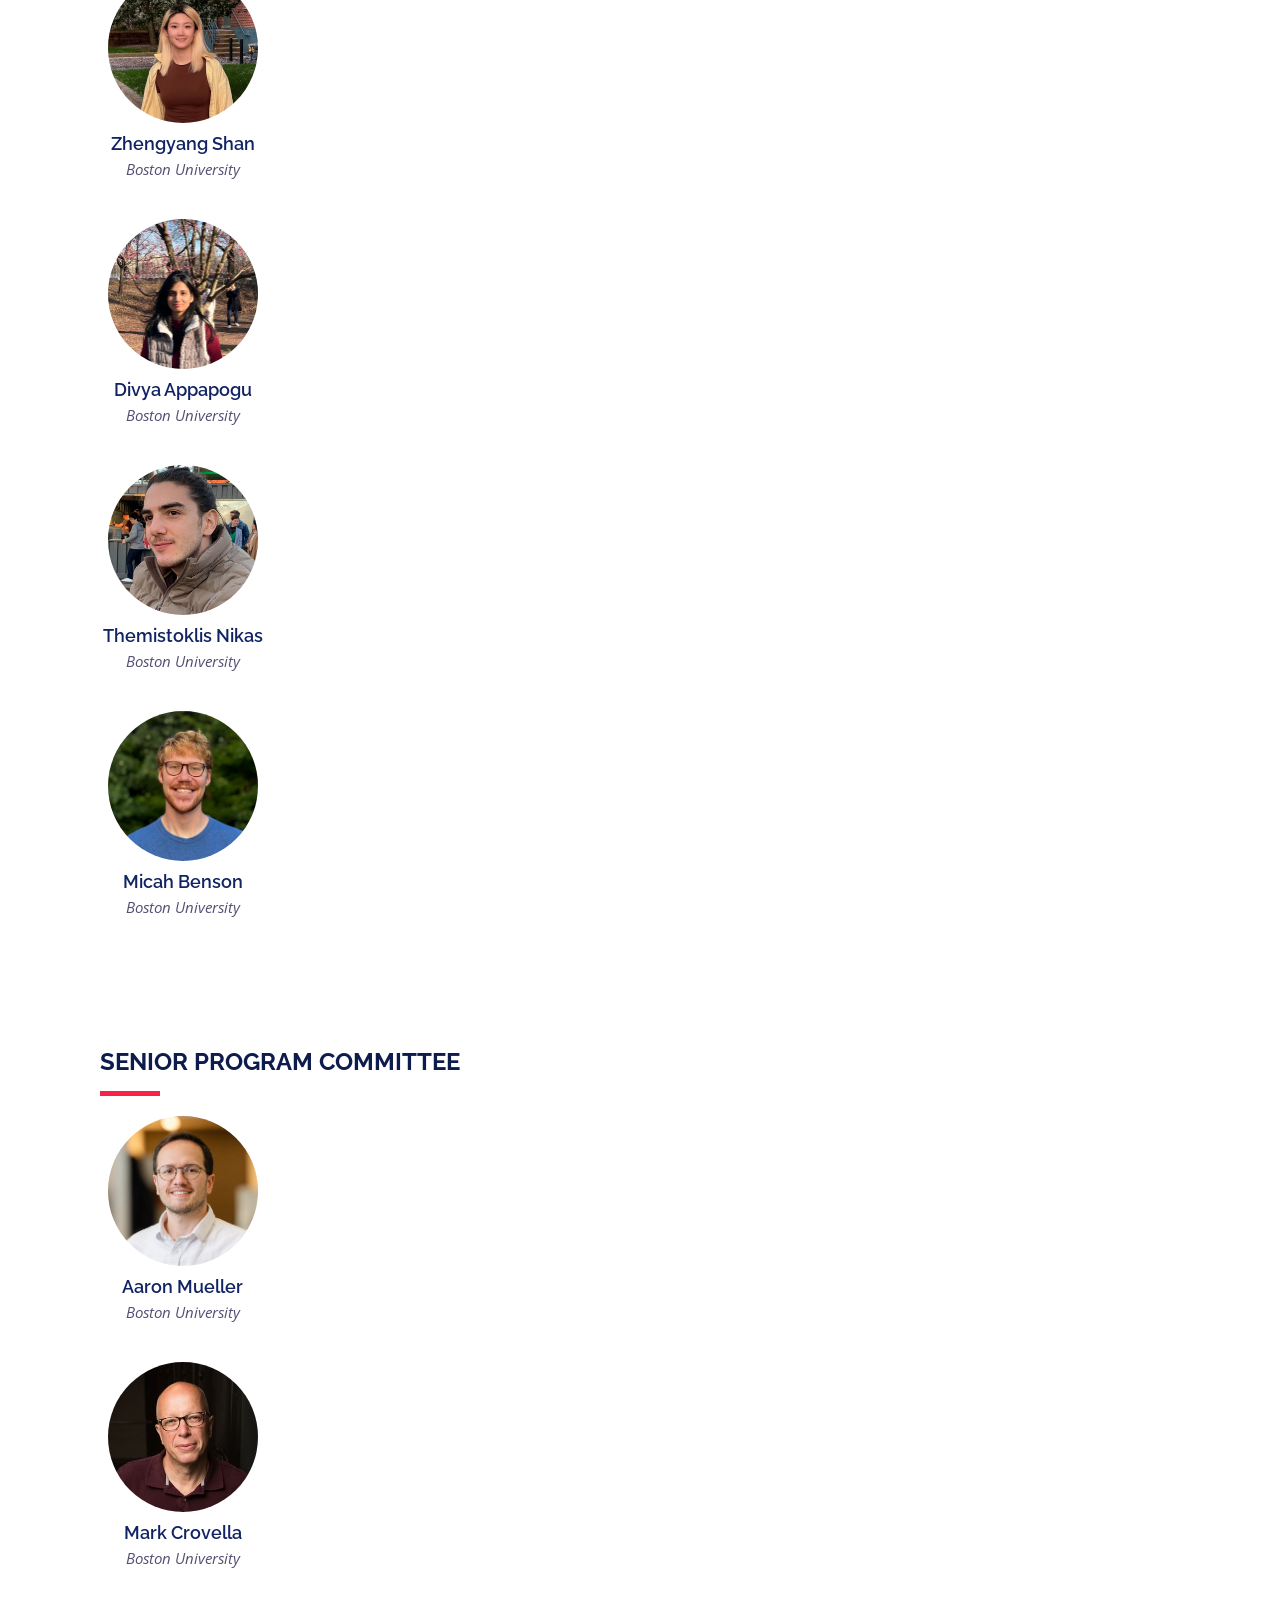
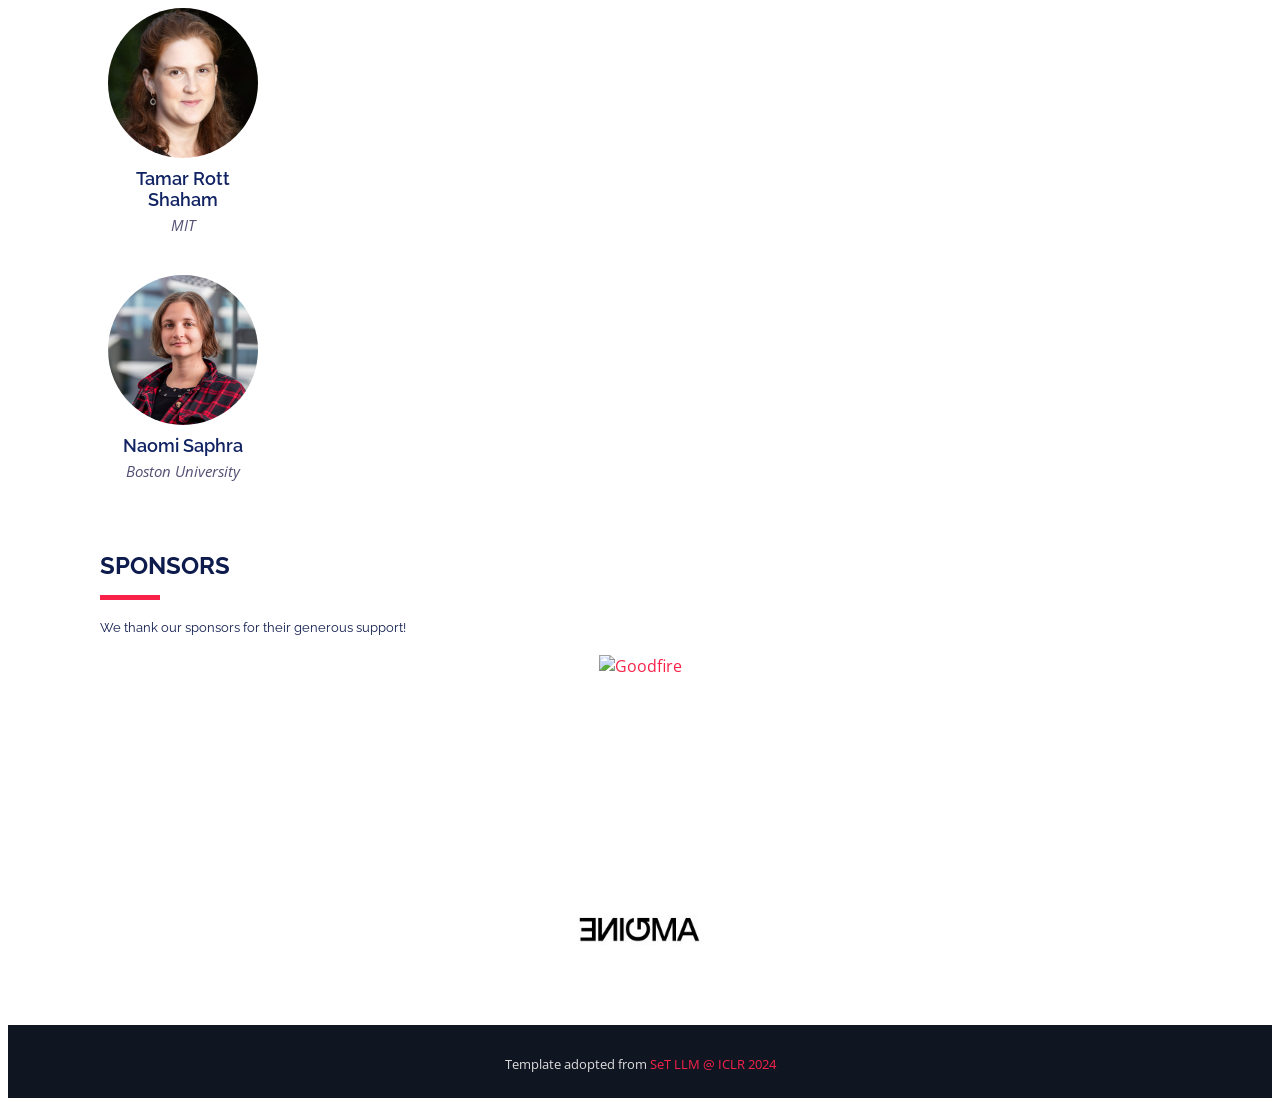
==== commit 84b2961d: "Merge branch 'main' of https://github.com/NEMIConf/summer26" ====
--- a/index.html
+++ b/index.html
@@ -562,7 +562,7 @@
               </tr>
               <tr>
                 <td><strong>2:50 - 3:20</strong></td>
-                <td>Keynote 4: Stephen Casper, <i><a href="#" onclick="openModal('stephen-modal'); return false;">"Why I don't Work on Mechanistic Interpretability (plus what I'd do if I were)"</a></i></td>
+                <td>Keynote 4: Stephen Casper, <i><a href="#" onclick="openModal('stephen-modal'); return false;">"Why I Don't Work on Mechanistic Interpretability (plus what I'd do if I were)"</a></i></td>
                 <td>GSU 219B</td>
               </tr>
               <tr>
@@ -796,7 +796,7 @@
         </div>
         <div class="maps-row">
           <div class="map-container">
-            <p>George Sherman Union, 775 Commonwealth Ave, Boston, MA 02215 </p>
+            <p>George Sherman Union, Metcalf Hall, 775 Commonwealth Ave, Boston, MA 02215 </p>
             <iframe src="https://www.google.com/maps/embed?pb=!1m18!1m12!1m3!1d2948.6074073110444!2d-71.1115193235779!3d42.35089287119383!2m3!1f0!2f0!3f0!3m2!1i1024!2i768!4f13.1!3m3!1m2!1s0x89e379f002ffffff%3A0xb19e76970bb6218a!2sGeorge%20Sherman%20Union!5e0!3m2!1sen!2sus!4v1780953592024!5m2!1sen!2sus" width="600" height="450" style="border:0;" allowfullscreen="" loading="lazy" referrerpolicy="no-referrer-when-downgrade"></iframe>
           </div>
         </div>
